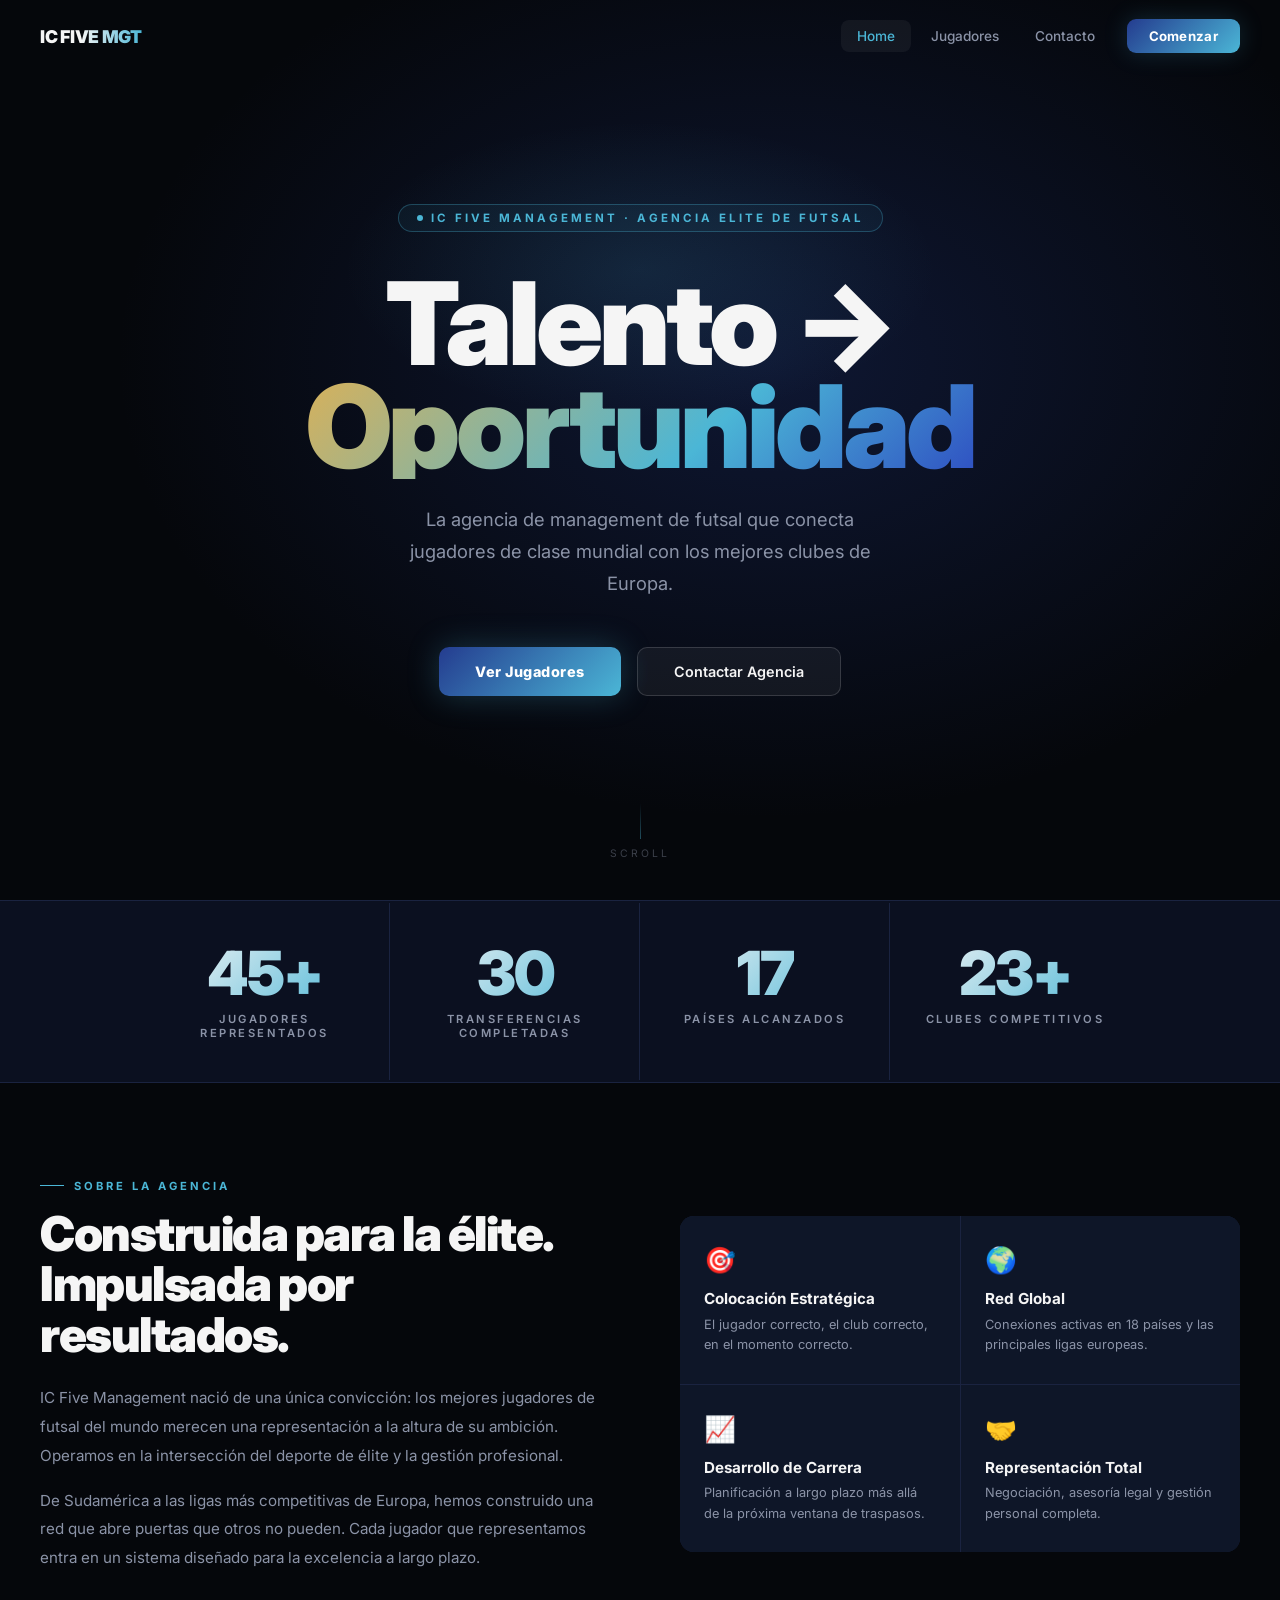
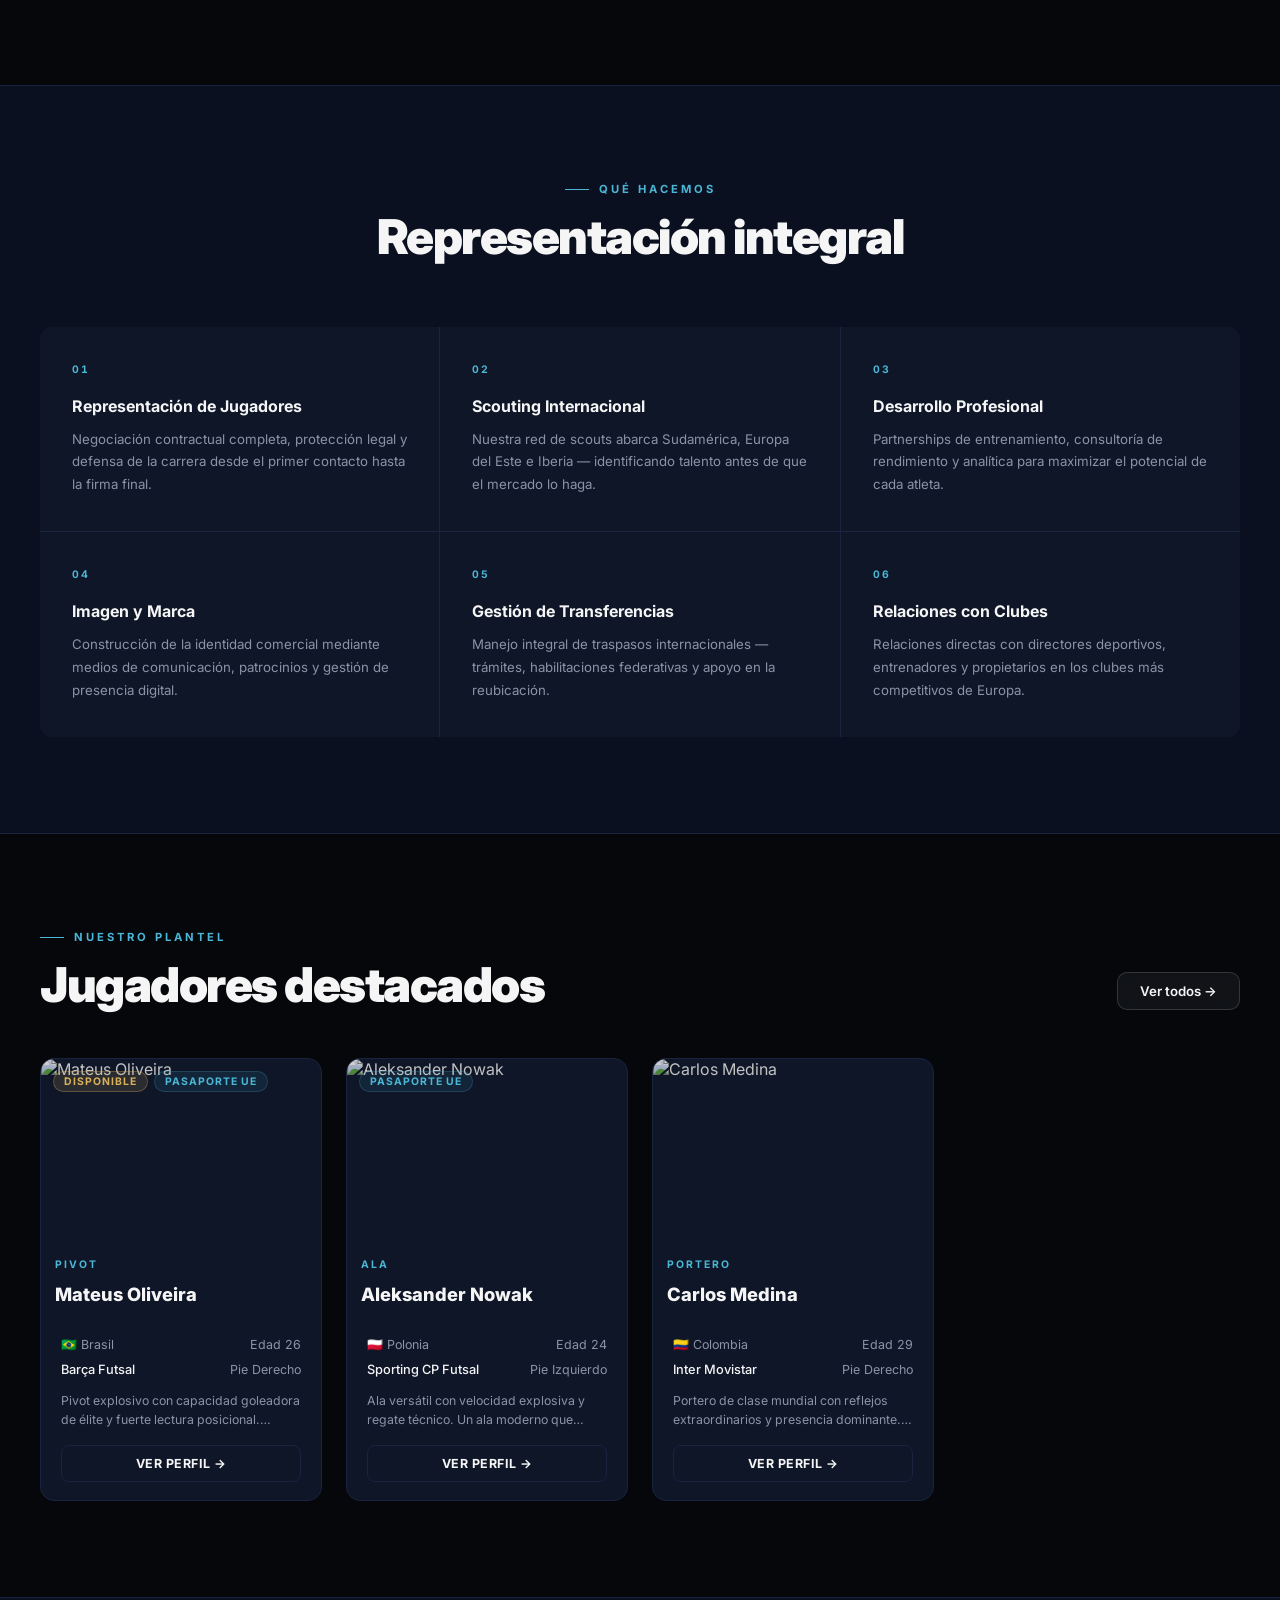
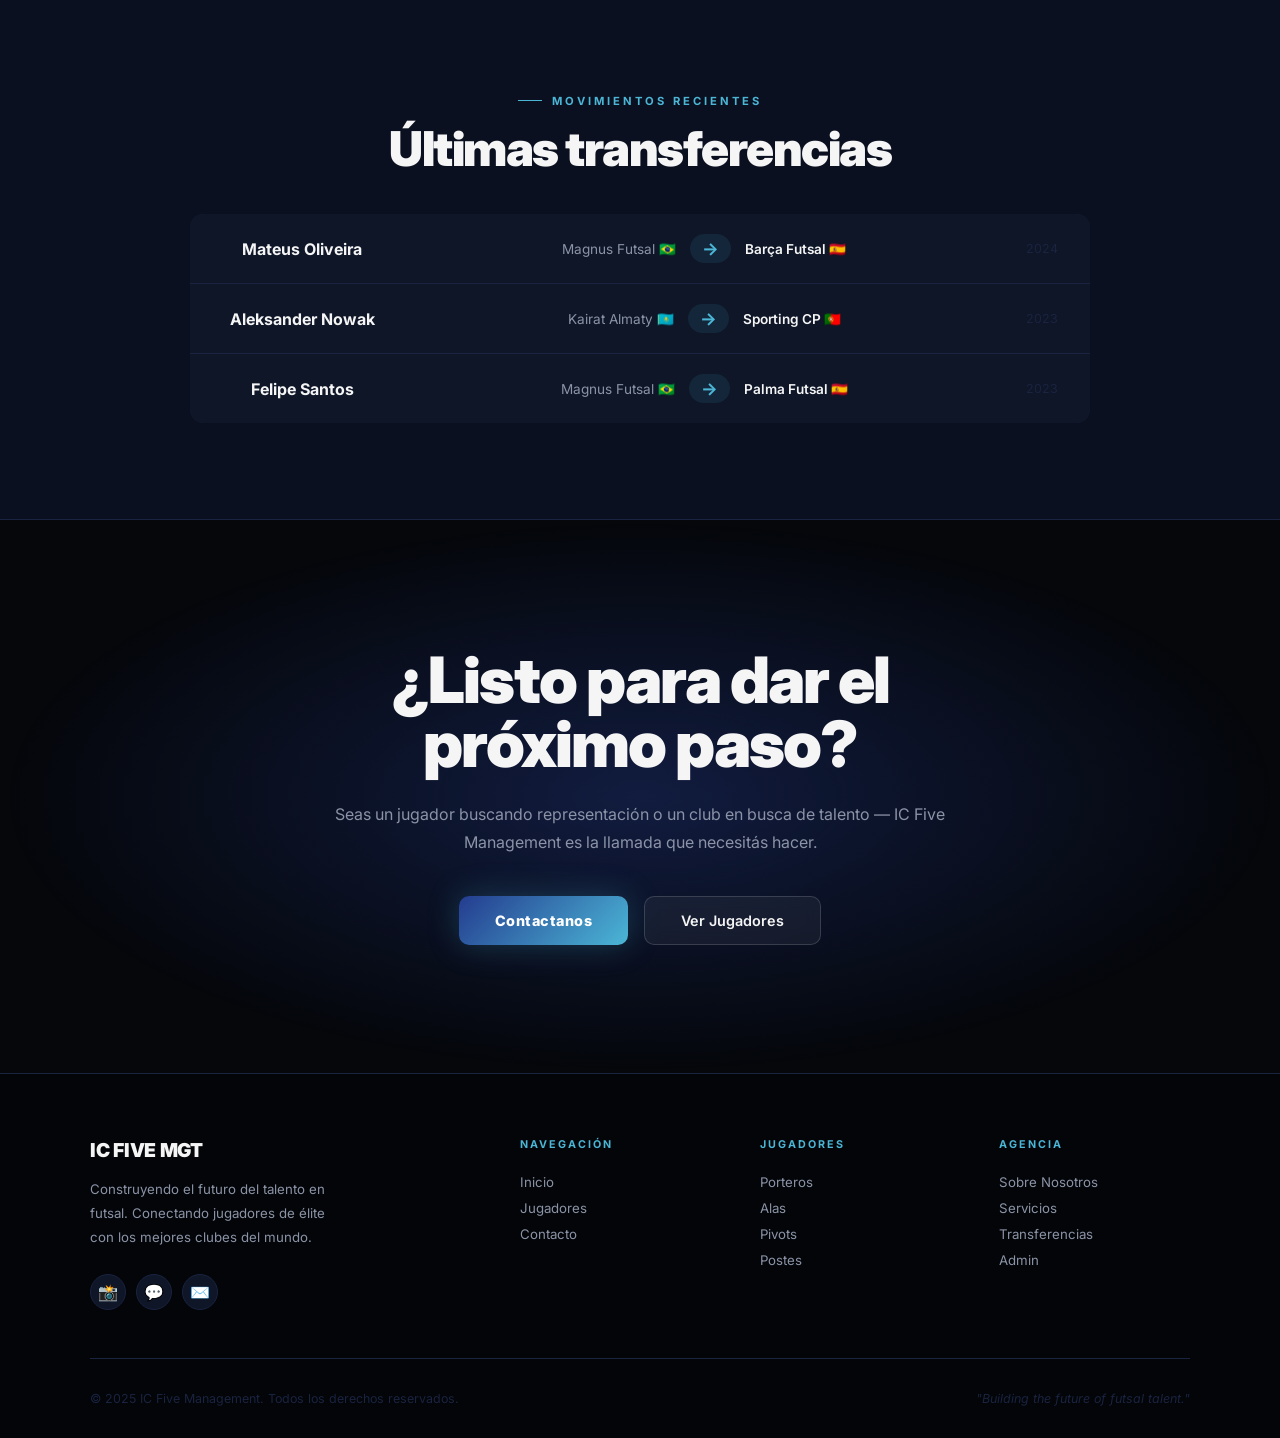
==== index..html @ 9ae78f36 "modelo" ====
<!DOCTYPE html>
<html lang="es">
<head>
<meta charset="UTF-8"/>
<meta name="viewport" content="width=device-width,initial-scale=1"/>
<link href="https://fonts.googleapis.com/css2?family=Inter:wght@300;400;500;600;700;800;900&display=swap" rel="stylesheet"/>
<style>
*,*::before,*::after{box-sizing:border-box;margin:0;padding:0}
html{scroll-behavior:smooth}
body{font-family:'Inter',sans-serif;background:#05070b;color:#f5f5f5;min-height:100vh;overflow-x:hidden}
:root{
  --bg-primary:#05070b;
  --bg-secondary:#0b1020;
  --bg-card:#0e1628;
  --blue:#243c8f;
  --blue-light:#2f50c2;
  --cyan:#4bb6d6;
  --gold:#d8b15a;
  --green:#b8c95a;
  --text:#f5f5f5;
  --muted:#8b93a7;
  --border:#1a2340;
  --border-glow:rgba(75,182,214,0.25);
  --glass:rgba(11,16,32,0.7);
}
button{font-family:'Inter',sans-serif;cursor:pointer;border:none;background:none;color:inherit}
input,textarea,select{font-family:'Inter',sans-serif}
a{text-decoration:none;color:inherit}
img{max-width:100%;height:auto}

/* SCROLLBAR */
::-webkit-scrollbar{width:4px}
::-webkit-scrollbar-track{background:#05070b}
::-webkit-scrollbar-thumb{background:#243c8f;border-radius:2px}

/* ANIMATIONS */
@keyframes fadeUp{from{opacity:0;transform:translateY(24px)}to{opacity:1;transform:translateY(0)}}
@keyframes glow{0%,100%{opacity:0.4}50%{opacity:0.8}}
@keyframes pulse{0%,100%{transform:scale(1)}50%{transform:scale(1.02)}}
@keyframes countUp{from{opacity:0}to{opacity:1}}
@keyframes slideIn{from{opacity:0;transform:translateX(-16px)}to{opacity:1;transform:translateX(0)}}
@keyframes shimmer{0%{background-position:-200% 0}100%{background-position:200% 0}}

.fade-up{animation:fadeUp 0.7s ease forwards}
.fade-up-d1{animation:fadeUp 0.7s 0.1s ease both}
.fade-up-d2{animation:fadeUp 0.7s 0.2s ease both}
.fade-up-d3{animation:fadeUp 0.7s 0.3s ease both}
.fade-up-d4{animation:fadeUp 0.7s 0.4s ease both}
.slide-in{animation:slideIn 0.5s ease forwards}

/* NAV */
#nav{
  position:fixed;top:0;left:0;right:0;z-index:200;
  padding:0 2rem;
  transition:all 0.35s ease;
  height:72px;
  display:flex;align-items:center;
}
#nav.scrolled{
  background:rgba(5,7,11,0.92);
  backdrop-filter:blur(20px);
  border-bottom:1px solid var(--border);
}
.nav-inner{
  width:100%;max-width:1200px;margin:0 auto;
  display:flex;align-items:center;justify-content:space-between;
}
.nav-logo{
  font-size:1.1rem;font-weight:900;letter-spacing:-0.3px;cursor:pointer;
  background:linear-gradient(90deg,#f5f5f5 40%,var(--cyan));
  -webkit-background-clip:text;-webkit-text-fill-color:transparent;background-clip:text;
}
.nav-links{display:flex;align-items:center;gap:0.25rem}
.nav-link{
  padding:8px 16px;border-radius:8px;font-size:0.85rem;font-weight:500;
  color:var(--muted);transition:all 0.2s;
}
.nav-link:hover,.nav-link.active{color:var(--text);background:rgba(255,255,255,0.05)}
.nav-link.active{color:var(--cyan)}
.nav-cta{
  margin-left:0.75rem;padding:9px 22px;border-radius:9px;
  background:linear-gradient(135deg,var(--blue),var(--cyan));
  color:#fff;font-weight:700;font-size:0.83rem;letter-spacing:0.3px;
  transition:all 0.25s;box-shadow:0 0 24px rgba(75,182,214,0.2);
}
.nav-cta:hover{transform:translateY(-1px);box-shadow:0 4px 32px rgba(75,182,214,0.35)}

/* PAGES */
.page{display:none;min-height:100vh;padding-top:72px}
.page.active{display:block}
#home-page{padding-top:0}

/* HERO */
.hero{
  min-height:100vh;display:flex;align-items:center;justify-content:center;
  position:relative;overflow:hidden;
}
.hero-bg{
  position:absolute;inset:0;
  background-image:url('https://images.unsplash.com/photo-1518611012118-696072aa579a?w=1600&q=80');
  background-size:cover;background-position:center;
  filter:brightness(0.1) saturate(0.4);
}
.hero-overlay{
  position:absolute;inset:0;
  background:radial-gradient(ellipse at 60% 40%, rgba(36,60,143,0.3) 0%, transparent 60%),
             linear-gradient(to bottom, transparent 50%, #05070b 100%);
}
.hero-glow{
  position:absolute;top:30%;left:50%;transform:translate(-50%,-50%);
  width:600px;height:300px;
  background:radial-gradient(ellipse, rgba(75,182,214,0.12) 0%, transparent 70%);
  animation:glow 4s ease-in-out infinite;
  pointer-events:none;
}
.hero-content{
  position:relative;z-index:1;text-align:center;padding:0 1.5rem;max-width:860px;
}
.hero-eyebrow{
  display:inline-flex;align-items:center;gap:8px;
  padding:6px 18px;margin-bottom:2.5rem;
  border:1px solid rgba(75,182,214,0.3);border-radius:100px;
  font-size:0.72rem;font-weight:700;letter-spacing:3px;color:var(--cyan);
  text-transform:uppercase;background:rgba(75,182,214,0.06);
}
.hero-eyebrow-dot{
  width:6px;height:6px;border-radius:50%;background:var(--cyan);
  animation:pulse 2s ease-in-out infinite;
}
.hero-title{
  font-size:clamp(3.5rem,9vw,7.5rem);font-weight:900;line-height:0.9;
  letter-spacing:-4px;margin-bottom:1.5rem;
}
.hero-title-line1{color:var(--text);display:block}
.hero-title-accent{
  background:linear-gradient(135deg,var(--gold) 0%,var(--cyan) 60%,var(--blue-light) 100%);
  -webkit-background-clip:text;-webkit-text-fill-color:transparent;background-clip:text;
  display:block;
}
.hero-sub{
  font-size:clamp(1rem,2vw,1.15rem);color:var(--muted);
  max-width:480px;margin:0 auto 3rem;line-height:1.75;font-weight:400;
}
.hero-actions{display:flex;gap:1rem;justify-content:center;flex-wrap:wrap}
.btn-primary{
  padding:15px 36px;background:linear-gradient(135deg,var(--blue),var(--cyan));
  color:#fff;border-radius:10px;font-weight:800;font-size:0.9rem;
  letter-spacing:0.5px;transition:all 0.25s;
  box-shadow:0 0 32px rgba(75,182,214,0.25);
}
.btn-primary:hover{transform:translateY(-2px);box-shadow:0 8px 40px rgba(75,182,214,0.4)}
.btn-secondary{
  padding:15px 36px;background:rgba(255,255,255,0.05);
  color:var(--text);border:1px solid rgba(255,255,255,0.15);
  border-radius:10px;font-weight:600;font-size:0.9rem;
  transition:all 0.25s;backdrop-filter:blur(8px);
}
.btn-secondary:hover{background:rgba(255,255,255,0.09);border-color:rgba(255,255,255,0.25)}
.hero-scroll{
  position:absolute;bottom:2.5rem;left:50%;transform:translateX(-50%);
  display:flex;flex-direction:column;align-items:center;gap:8px;opacity:0.4;
}
.hero-scroll-line{width:1px;height:36px;background:linear-gradient(to bottom,transparent,var(--cyan))}
.hero-scroll-text{font-size:0.65rem;color:var(--muted);letter-spacing:3px;text-transform:uppercase}

/* STATS BAND */
.stats-band{
  background:var(--bg-secondary);
  border-top:1px solid var(--border);border-bottom:1px solid var(--border);
  padding:2px 0;
}
.stats-grid{
  max-width:1000px;margin:0 auto;
  display:grid;grid-template-columns:repeat(4,1fr);
}
.stat-item{
  padding:2.5rem 1.5rem;text-align:center;position:relative;
  border-right:1px solid var(--border);
}
.stat-item:last-child{border-right:none}
.stat-num{
  font-size:clamp(2.5rem,5vw,3.8rem);font-weight:900;
  letter-spacing:-2px;line-height:1;
  background:linear-gradient(135deg,var(--text),var(--cyan));
  -webkit-background-clip:text;-webkit-text-fill-color:transparent;background-clip:text;
}
.stat-label{
  font-size:0.7rem;color:var(--muted);margin-top:0.5rem;
  text-transform:uppercase;letter-spacing:2.5px;font-weight:600;
}

/* SECTION COMMONS */
.section{padding:6rem 1.5rem}
.section-eyebrow{
  font-size:0.7rem;color:var(--cyan);font-weight:700;
  letter-spacing:3px;text-transform:uppercase;margin-bottom:1rem;
  display:flex;align-items:center;gap:10px;
}
.section-eyebrow::before{
  content:'';display:block;width:24px;height:1px;background:var(--cyan);
}
.section-title{
  font-size:clamp(2rem,4vw,3rem);font-weight:900;
  letter-spacing:-1.5px;color:var(--text);line-height:1.05;
}
.section-max{max-width:1200px;margin:0 auto}

/* ABOUT SECTION */
.about-grid{display:grid;grid-template-columns:1fr 1fr;gap:5rem;align-items:center}
.about-text p{color:var(--muted);line-height:1.9;margin-bottom:1rem;font-size:0.95rem}
.about-features{display:grid;grid-template-columns:1fr 1fr;gap:1px;background:var(--border);border-radius:14px;overflow:hidden}
.feature-card{background:var(--bg-card);padding:1.75rem 1.5rem;transition:background 0.2s}
.feature-card:hover{background:#111d38}
.feature-icon{font-size:1.6rem;margin-bottom:0.9rem}
.feature-title{color:var(--text);font-weight:700;font-size:0.95rem;margin-bottom:0.4rem}
.feature-desc{color:var(--muted);font-size:0.8rem;line-height:1.6}

/* SERVICES */
.services-bg{background:var(--bg-secondary);border-top:1px solid var(--border);border-bottom:1px solid var(--border)}
.services-grid{display:grid;grid-template-columns:repeat(auto-fit,minmax(300px,1fr));gap:1px;background:var(--border);border-radius:14px;overflow:hidden;margin-top:4rem}
.service-card{
  background:var(--bg-card);padding:2.25rem 2rem;
  transition:all 0.25s;position:relative;overflow:hidden;
}
.service-card::before{
  content:'';position:absolute;top:0;left:0;right:0;height:2px;
  background:linear-gradient(90deg,transparent,var(--cyan),transparent);
  opacity:0;transition:opacity 0.3s;
}
.service-card:hover::before{opacity:1}
.service-card:hover{background:#111d38}
.service-num{
  font-size:0.65rem;color:var(--cyan);font-weight:700;letter-spacing:2px;
  margin-bottom:1.25rem;font-variant-numeric:tabular-nums;
}
.service-title{color:var(--text);font-weight:700;font-size:1rem;margin-bottom:0.75rem}
.service-desc{color:var(--muted);font-size:0.83rem;line-height:1.7}

/* PLAYER CARDS */
.players-grid{display:grid;grid-template-columns:repeat(auto-fill,minmax(280px,1fr));gap:1.5rem}
.player-card{
  background:var(--bg-card);
  border:1px solid var(--border);border-radius:14px;
  overflow:hidden;cursor:pointer;
  transition:all 0.3s cubic-bezier(.2,.8,.4,1);
  position:relative;
}
.player-card::after{
  content:'';position:absolute;inset:0;border-radius:14px;
  border:1px solid transparent;
  background:linear-gradient(135deg,rgba(75,182,214,0.2),transparent) border-box;
  -webkit-mask:linear-gradient(#fff 0 0) padding-box,linear-gradient(#fff 0 0);
  -webkit-mask-composite:destination-out;mask-composite:exclude;
  opacity:0;transition:opacity 0.3s;
}
.player-card:hover{
  transform:translateY(-6px);
  box-shadow:0 24px 60px rgba(0,0,0,0.5),0 0 40px rgba(75,182,214,0.08);
  border-color:rgba(75,182,214,0.3);
}
.player-card:hover::after{opacity:1}
.player-img-wrap{position:relative;height:260px;overflow:hidden}
.player-img{
  width:100%;height:100%;object-fit:cover;object-position:top;
  transition:transform 0.5s ease;filter:brightness(0.82) saturate(0.9);
}
.player-card:hover .player-img{transform:scale(1.06)}
.player-img-overlay{
  position:absolute;inset:0;
  background:linear-gradient(to top,var(--bg-card) 0%,rgba(14,22,40,0.6) 40%,transparent 100%);
}
.player-badges{position:absolute;top:12px;left:12px;display:flex;gap:6px;flex-wrap:wrap}
.badge{
  display:inline-block;padding:3px 10px;border-radius:100px;
  font-size:0.65rem;font-weight:700;letter-spacing:1px;text-transform:uppercase;
}
.badge-gold{background:rgba(216,177,90,0.15);color:var(--gold);border:1px solid rgba(216,177,90,0.3)}
.badge-blue{background:rgba(75,182,214,0.1);color:var(--cyan);border:1px solid rgba(75,182,214,0.2)}
.badge-green{background:rgba(184,201,90,0.1);color:var(--green);border:1px solid rgba(184,201,90,0.25)}
.player-position-label{
  position:absolute;bottom:48px;left:14px;
  font-size:0.65rem;font-weight:700;letter-spacing:2px;color:var(--cyan);text-transform:uppercase;
}
.player-name-label{
  position:absolute;bottom:14px;left:14px;
  font-size:1.15rem;font-weight:800;color:var(--text);
}
.player-info{padding:1.1rem 1.25rem}
.player-meta{display:flex;justify-content:space-between;margin-bottom:0.6rem}
.player-meta span{font-size:0.78rem;color:var(--muted)}
.player-club-row{display:flex;justify-content:space-between;margin-bottom:0.9rem}
.player-club{font-size:0.8rem;color:var(--text);font-weight:500}
.player-foot{font-size:0.78rem;color:var(--muted)}
.player-bio{
  font-size:0.77rem;color:var(--muted);line-height:1.55;margin-bottom:1rem;
  display:-webkit-box;-webkit-line-clamp:2;-webkit-box-orient:vertical;overflow:hidden;
}
.btn-card{
  width:100%;padding:10px;border-radius:8px;
  background:transparent;color:var(--text);
  border:1px solid var(--border);
  font-weight:700;font-size:0.78rem;letter-spacing:0.5px;
  transition:all 0.2s;text-transform:uppercase;
}
.player-card:hover .btn-card{
  background:linear-gradient(135deg,var(--blue),var(--cyan));
  border-color:transparent;color:#fff;
}

/* TRANSFERS SECTION */
.transfers-inner{max-width:900px;margin:0 auto;text-align:center}
.transfer-list{
  margin-top:2.5rem;display:flex;flex-direction:column;gap:1px;
  background:var(--border);border-radius:14px;overflow:hidden;
}
.transfer-row{
  display:flex;align-items:center;justify-content:space-between;
  padding:1.25rem 2rem;background:var(--bg-card);
  flex-wrap:wrap;gap:0.75rem;transition:background 0.2s;
}
.transfer-row:hover{background:#111d38}
.transfer-player{font-weight:700;color:var(--text);min-width:160px}
.transfer-clubs{display:flex;align-items:center;gap:14px;flex:1;justify-content:center}
.transfer-from{font-size:0.85rem;color:var(--muted)}
.transfer-arrow{
  color:var(--cyan);font-size:1.1rem;
  background:rgba(75,182,214,0.1);padding:4px 12px;border-radius:100px;
  font-weight:700;
}
.transfer-to{font-size:0.85rem;color:var(--text);font-weight:600}
.transfer-year{font-size:0.78rem;color:var(--border)}

/* CTA SECTION */
.cta-section{
  padding:8rem 1.5rem;text-align:center;position:relative;overflow:hidden;
}
.cta-bg{
  position:absolute;inset:0;
  background-image:url('https://images.unsplash.com/photo-1531415074968-036ba1b575da?w=1600&q=80');
  background-size:cover;background-position:center;filter:brightness(0.07);
}
.cta-glow{
  position:absolute;inset:0;
  background:radial-gradient(ellipse at center,rgba(36,60,143,0.4) 0%,transparent 70%);
}
.cta-inner{position:relative;z-index:1;max-width:680px;margin:0 auto}
.cta-title{
  font-size:clamp(2.5rem,5vw,4rem);font-weight:900;color:var(--text);
  margin-bottom:1.5rem;letter-spacing:-2px;line-height:1;
}
.cta-sub{color:var(--muted);font-size:1rem;line-height:1.75;margin-bottom:2.5rem}
.cta-actions{display:flex;gap:1rem;justify-content:center;flex-wrap:wrap}

/* FILTERS */
.filter-bar{display:flex;justify-content:center;gap:0.5rem;flex-wrap:wrap;padding:2rem 1.5rem}
.filter-btn{
  padding:9px 22px;border-radius:100px;cursor:pointer;font-size:0.82rem;font-weight:500;
  background:transparent;color:var(--muted);border:1px solid var(--border);transition:all 0.2s;
}
.filter-btn.active,.filter-btn:hover{
  background:var(--blue);color:#fff;border-color:var(--blue);
}
.filter-btn.active{
  background:linear-gradient(135deg,var(--blue),#1e5299);
  border-color:transparent;color:#fff;font-weight:700;
}

/* PLAYER PROFILE */
#profile-page{padding-top:0}
.profile-hero{position:relative;height:440px;overflow:hidden}
.profile-hero-img{width:100%;height:100%;object-fit:cover;object-position:top;filter:brightness(0.35) saturate(0.7)}
.profile-hero-overlay{
  position:absolute;inset:0;
  background:linear-gradient(to right,rgba(5,7,11,0.95) 35%,transparent 70%),
             linear-gradient(to top,rgba(5,7,11,0.8) 0%,transparent 50%);
}
.profile-back{
  position:absolute;top:1.5rem;left:1.5rem;
  padding:8px 18px;background:rgba(255,255,255,0.07);
  border:1px solid rgba(255,255,255,0.12);border-radius:8px;
  color:var(--text);font-size:0.8rem;font-weight:600;cursor:pointer;
  transition:all 0.2s;backdrop-filter:blur(8px);
}
.profile-back:hover{background:rgba(255,255,255,0.12)}
.profile-hero-content{position:absolute;bottom:2.5rem;left:2.5rem}
.profile-badges{display:flex;gap:8px;margin-bottom:1rem;flex-wrap:wrap}
.profile-pos{
  font-size:0.75rem;color:var(--cyan);font-weight:700;letter-spacing:3px;
  text-transform:uppercase;margin-bottom:0.5rem;
}
.profile-name{
  font-size:clamp(2.2rem,5vw,3.5rem);font-weight:900;margin:0;
  letter-spacing:-1.5px;line-height:1;
}
.profile-club{font-size:0.9rem;color:var(--muted);margin-top:0.4rem}
.profile-body{max-width:1000px;margin:0 auto;padding:2.5rem 1.5rem}

/* STATS ROW */
.stats-row{
  display:grid;grid-template-columns:repeat(4,1fr);gap:1px;
  background:var(--border);border-radius:12px;overflow:hidden;margin-bottom:2.5rem;
}
.stat-box{background:var(--bg-card);padding:1.4rem;text-align:center}
.stat-box-num{font-size:2rem;font-weight:900;color:var(--cyan)}
.stat-box-label{font-size:0.7rem;color:var(--muted);text-transform:uppercase;letter-spacing:1.5px;margin-top:2px}

/* TABS */
.tabs{display:flex;gap:0;border-bottom:1px solid var(--border);margin-bottom:2.5rem}
.tab-btn{
  padding:11px 22px;background:transparent;border:none;
  color:var(--muted);font-weight:500;font-size:0.84rem;text-transform:capitalize;
  cursor:pointer;border-bottom:2px solid transparent;margin-bottom:-1px;
  transition:all 0.2s;letter-spacing:0.3px;
}
.tab-btn.active{color:var(--cyan);border-bottom-color:var(--cyan);font-weight:700}
.tab-btn:hover:not(.active){color:var(--text)}
.tab-content{display:none}.tab-content.active{display:block}

/* PROFILE TABS CONTENT */
.profile-two-col{display:grid;grid-template-columns:1fr 1fr;gap:2.5rem}
.profile-section-label{
  font-size:0.7rem;color:var(--cyan);font-weight:700;letter-spacing:2px;
  text-transform:uppercase;margin-bottom:1rem;
}
.profile-bio{color:var(--muted);line-height:1.85;font-size:0.93rem}
.strengths-list{display:flex;flex-wrap:wrap;gap:8px;margin-top:1.5rem}
.strength-tag{
  padding:6px 14px;
  background:rgba(75,182,214,0.07);
  border:1px solid rgba(75,182,214,0.18);
  border-radius:100px;font-size:0.78rem;color:var(--cyan);
}
.video-wrap{border-radius:10px;overflow:hidden;background:#000;aspect-ratio:16/9}
.video-wrap iframe{width:100%;height:100%;display:block;border:none}
.testimonial-box{
  margin-top:1.5rem;padding:1.25rem;
  background:rgba(75,182,214,0.04);
  border-radius:10px;border-left:3px solid var(--cyan);
}
.testimonial-text{font-size:0.85rem;color:var(--muted);font-style:italic;line-height:1.7}
.testimonial-author{font-size:0.75rem;color:var(--cyan);margin-top:0.6rem;font-weight:600}

/* CAREER TIMELINE */
.timeline{max-width:560px}
.timeline-item{display:flex;gap:1.25rem;margin-bottom:1.75rem}
.timeline-line{width:2px;background:var(--border);flex-shrink:0;position:relative}
.timeline-dot{
  width:10px;height:10px;border-radius:50%;background:var(--cyan);
  position:absolute;top:2px;left:-4px;box-shadow:0 0 8px rgba(75,182,214,0.5);
}
.timeline-text{padding-bottom:1rem;font-weight:600;color:var(--text);font-size:0.9rem}

/* ACHIEVEMENTS */
.achievement-item{
  display:flex;align-items:center;gap:1rem;padding:1rem 1.25rem;
  background:rgba(216,177,90,0.04);border:1px solid rgba(216,177,90,0.12);
  border-radius:10px;margin-bottom:0.75rem;
}
.achievement-icon{font-size:1.2rem;flex-shrink:0}
.achievement-text{color:var(--text);font-weight:500;font-size:0.9rem}
.download-bar{
  margin-top:2rem;padding:1.5rem 1.75rem;
  background:var(--bg-card);border:1px solid var(--border);
  border-radius:12px;display:flex;justify-content:space-between;
  align-items:center;flex-wrap:wrap;gap:1rem;
}
.download-bar-title{font-weight:700;color:var(--text);font-size:0.95rem}
.download-bar-sub{font-size:0.78rem;color:var(--muted);margin-top:2px}
.btn-gold{
  padding:11px 24px;background:linear-gradient(135deg,#c9a14a,var(--gold));
  color:#000;border-radius:8px;font-weight:800;font-size:0.82rem;
  letter-spacing:0.5px;transition:all 0.2s;
}
.btn-gold:hover{transform:translateY(-1px);box-shadow:0 6px 24px rgba(216,177,90,0.3)}

/* CONTACT PAGE */
.contact-grid{display:grid;grid-template-columns:1fr 1.2fr;gap:4rem;align-items:start}
.contact-section-label{
  font-size:0.7rem;color:var(--cyan);font-weight:700;letter-spacing:2px;
  text-transform:uppercase;margin-bottom:1.25rem;
}
.contact-text{color:var(--muted);line-height:1.85;font-size:0.9rem}
.contact-channel{
  display:flex;align-items:center;gap:14px;padding:1rem 1.25rem;
  border-radius:12px;color:inherit;text-decoration:none;font-weight:600;
  transition:all 0.2s;margin-bottom:0.75rem;
}
.contact-channel:hover{transform:translateX(4px)}
.channel-wa{background:rgba(37,211,102,0.07);border:1px solid rgba(37,211,102,0.2)}
.channel-ig{background:rgba(225,48,108,0.07);border:1px solid rgba(225,48,108,0.2)}
.channel-em{background:rgba(255,255,255,0.03);border:1px solid var(--border)}
.channel-icon{font-size:1.4rem;flex-shrink:0}
.channel-name{font-weight:700;font-size:0.88rem}
.channel-sub{font-size:0.73rem;opacity:0.7;margin-top:2px}
.contact-form-card{
  background:var(--bg-card);border:1px solid var(--border);
  border-radius:16px;padding:2.5rem;
}
.form-title{font-size:1.05rem;font-weight:700;color:var(--text);margin-bottom:2rem}
.form-tabs{
  display:flex;gap:4px;padding:4px;background:#080e1c;
  border-radius:10px;margin-bottom:1.75rem;
}
.form-tab{
  flex:1;padding:8px;border-radius:7px;font-size:0.78rem;font-weight:700;
  cursor:pointer;transition:all 0.2s;letter-spacing:0.5px;text-transform:capitalize;
  color:var(--muted);background:transparent;border:none;font-family:'Inter',sans-serif;
}
.form-tab.active{background:var(--blue);color:#fff}
.form-group{margin-bottom:1.25rem}
.form-label{
  display:block;font-size:0.7rem;color:var(--muted);margin-bottom:6px;
  letter-spacing:1.5px;text-transform:uppercase;font-weight:600;
}
.form-input,.form-textarea{
  width:100%;padding:11px 14px;
  background:#080e1c;border:1px solid var(--border);border-radius:8px;
  color:var(--text);font-size:0.88rem;transition:border-color 0.2s;outline:none;
}
.form-input:focus,.form-textarea:focus{border-color:var(--cyan)}
.form-textarea{resize:vertical;font-family:'Inter',sans-serif}
.btn-submit{
  width:100%;padding:15px;
  background:linear-gradient(135deg,var(--blue),var(--cyan));
  color:#fff;border-radius:9px;font-weight:800;font-size:0.9rem;
  letter-spacing:0.5px;text-transform:uppercase;cursor:pointer;
  transition:all 0.25s;box-shadow:0 0 24px rgba(75,182,214,0.2);
}
.btn-submit:hover{transform:translateY(-1px);box-shadow:0 8px 32px rgba(75,182,214,0.35)}
.form-footer{text-align:center;color:var(--muted);font-size:0.73rem;margin-top:1rem}
.success-state{text-align:center;padding:2.5rem 1rem}
.success-icon{font-size:2.8rem;margin-bottom:1rem;display:block}

/* ADMIN */
.admin-layout{min-height:100vh;background:#030508}
.admin-header{
  background:var(--bg-secondary);border-bottom:1px solid var(--border);
  padding:1.25rem 2rem;display:flex;align-items:center;justify-content:space-between;
  flex-wrap:wrap;gap:1rem;
}
.admin-title-label{font-size:0.65rem;color:var(--cyan);letter-spacing:2px;text-transform:uppercase;margin-bottom:2px}
.admin-title{font-weight:900;font-size:1.25rem;letter-spacing:-0.3px}
.admin-tabs-wrap{display:flex;gap:6px;flex-wrap:wrap}
.admin-tab{
  padding:7px 18px;border:1px solid var(--border);
  background:transparent;color:var(--muted);border-radius:8px;
  font-weight:600;font-size:0.78rem;text-transform:capitalize;letter-spacing:0.5px;
  cursor:pointer;transition:all 0.2s;font-family:'Inter',sans-serif;
}
.admin-tab.active{background:rgba(75,182,214,0.1);border-color:rgba(75,182,214,0.4);color:var(--cyan)}
.admin-body{padding:2rem 1.5rem}
.admin-section-header{
  display:flex;justify-content:space-between;align-items:center;margin-bottom:2rem;
  flex-wrap:wrap;gap:1rem;
}
.admin-section-title{font-weight:700;font-size:1.05rem;color:var(--text)}
.btn-add{
  padding:9px 20px;background:linear-gradient(135deg,var(--blue),var(--cyan));
  color:#fff;border-radius:8px;font-weight:700;font-size:0.82rem;cursor:pointer;
}
.add-form-card{
  background:var(--bg-card);border:1px solid var(--border);
  border-radius:12px;padding:2rem;margin-bottom:2rem;
}
.add-form-title{
  color:var(--cyan);font-size:0.72rem;font-weight:700;
  letter-spacing:2px;text-transform:uppercase;margin-bottom:1.5rem;
}
.add-form-grid{display:grid;grid-template-columns:repeat(auto-fit,minmax(180px,1fr));gap:1rem;margin-bottom:1rem}
.add-label{font-size:0.68rem;color:var(--muted);display:block;margin-bottom:4px;letter-spacing:1px;text-transform:uppercase;font-weight:600}
.add-input,.add-select{
  width:100%;padding:9px 12px;background:#080e1c;border:1px solid var(--border);
  border-radius:7px;color:var(--text);font-size:0.83rem;outline:none;
  transition:border-color 0.2s;font-family:'Inter',sans-serif;
}
.add-input:focus,.add-select:focus{border-color:var(--cyan)}
.add-select option{background:#080e1c}
.checkbox-group{display:flex;gap:1.5rem;margin:0.75rem 0 1.5rem;flex-wrap:wrap}
.checkbox-label{
  display:flex;align-items:center;gap:8px;cursor:pointer;
  color:var(--muted);font-size:0.83rem;
}
input[type="checkbox"]{accent-color:var(--cyan)}
.btn-save{
  padding:11px 26px;background:linear-gradient(135deg,var(--blue),var(--cyan));
  color:#fff;border-radius:8px;font-weight:700;cursor:pointer;font-size:0.85rem;
}
.admin-table-wrap{border:1px solid var(--border);border-radius:12px;overflow:hidden}
.admin-table{width:100%;border-collapse:collapse}
.admin-table thead tr{background:var(--bg-secondary);border-bottom:1px solid var(--border)}
.admin-table th{
  padding:12px 16px;text-align:left;font-size:0.66rem;
  color:var(--muted);letter-spacing:1.5px;text-transform:uppercase;font-weight:700;
}
.admin-table tbody tr{border-bottom:1px solid var(--border);transition:background 0.2s}
.admin-table tbody tr:hover{background:#0d1526}
.admin-table td{padding:11px 16px}
.table-avatar{width:32px;height:32px;border-radius:50%;object-fit:cover}
.table-player-name{font-weight:600;font-size:0.88rem;margin-bottom:2px}
.table-player-nat{font-size:0.72rem;color:var(--muted)}
.pos-badge{
  padding:3px 10px;border-radius:100px;font-size:0.68rem;font-weight:700;
  background:rgba(75,182,214,0.08);color:var(--cyan);border:1px solid rgba(75,182,214,0.18);
}
.status-available{
  padding:3px 10px;border-radius:100px;font-size:0.68rem;font-weight:600;
  background:rgba(184,201,90,0.08);color:var(--green);border:1px solid rgba(184,201,90,0.2);
}
.status-contracted{
  padding:3px 10px;border-radius:100px;font-size:0.68rem;font-weight:600;
  background:rgba(255,255,255,0.04);color:var(--muted);border:1px solid var(--border);
}
.table-club{color:var(--muted);font-size:0.83rem}
.action-edit{
  padding:5px 12px;background:transparent;border:1px solid var(--border);
  color:var(--muted);border-radius:6px;cursor:pointer;font-size:0.73rem;margin-right:6px;
  transition:all 0.2s;font-family:'Inter',sans-serif;
}
.action-edit:hover{border-color:var(--cyan);color:var(--cyan)}
.action-del{
  padding:5px 12px;background:transparent;border:1px solid rgba(239,68,68,0.25);
  color:#ef4444;border-radius:6px;cursor:pointer;font-size:0.73rem;
  transition:all 0.2s;font-family:'Inter',sans-serif;
}
.action-del:hover{background:rgba(239,68,68,0.08)}
.admin-stats-grid{display:grid;grid-template-columns:repeat(auto-fit,minmax(180px,1fr));gap:1rem;margin-bottom:2.5rem}
.admin-stat-card{
  background:var(--bg-card);border:1px solid var(--border);
  border-radius:10px;padding:1.5rem;text-align:center;
}
.admin-stat-num{font-size:2.2rem;font-weight:900;color:var(--cyan)}
.admin-stat-label{font-size:0.68rem;color:var(--muted);margin-top:4px;letter-spacing:1.5px;text-transform:uppercase}
.bar-section{background:var(--bg-card);border:1px solid var(--border);border-radius:12px;padding:1.75rem}
.bar-section-title{color:var(--cyan);font-size:0.7rem;font-weight:700;letter-spacing:2px;text-transform:uppercase;margin-bottom:1.5rem}
.bar-row{margin-bottom:1rem}
.bar-row-header{display:flex;justify-content:space-between;margin-bottom:5px}
.bar-pos{font-size:0.83rem;color:var(--muted)}
.bar-count{font-size:0.83rem;color:var(--cyan);font-weight:700}
.bar-track{height:4px;background:rgba(255,255,255,0.06);border-radius:2px}
.bar-fill{height:100%;background:linear-gradient(90deg,var(--blue),var(--cyan));border-radius:2px;transition:width 0.5s ease}
.scout-card{
  background:var(--bg-card);border:1px solid var(--border);
  border-radius:12px;padding:1.5rem;margin-bottom:1rem;
  display:flex;gap:1rem;align-items:flex-start;
}
.scout-avatar{width:48px;height:48px;border-radius:50%;object-fit:cover;flex-shrink:0;border:2px solid var(--border)}
.scout-name{font-weight:700;margin-bottom:2px;font-size:0.9rem}
.scout-pos{font-size:0.73rem;color:var(--cyan)}
.scout-stars{display:flex;gap:2px;margin-left:auto}
.scout-star{color:var(--gold);font-size:0.85rem}
.scout-textarea{
  width:100%;padding:8px 11px;background:#080e1c;border:1px solid var(--border);
  border-radius:7px;color:var(--muted);font-size:0.78rem;resize:vertical;
  font-family:'Inter',sans-serif;margin-top:0.75rem;
}

/* FOOTER */
.footer{background:#030508;border-top:1px solid var(--border);padding:4rem 1.5rem 2rem}
.footer-inner{max-width:1100px;margin:0 auto}
.footer-grid{display:grid;grid-template-columns:2fr 1fr 1fr 1fr;gap:3rem;margin-bottom:3rem}
.footer-brand{font-weight:900;font-size:1.2rem;letter-spacing:-0.3px;margin-bottom:1rem;
  background:linear-gradient(90deg,#f5f5f5 40%,var(--cyan));
  -webkit-background-clip:text;-webkit-text-fill-color:transparent;background-clip:text;
}
.footer-tagline{color:var(--muted);font-size:0.83rem;line-height:1.8;max-width:260px}
.footer-socials{display:flex;gap:10px;margin-top:1.5rem}
.footer-social{
  width:36px;height:36px;border-radius:50%;
  background:var(--bg-card);border:1px solid var(--border);
  display:flex;align-items:center;justify-content:center;font-size:1rem;
  text-decoration:none;transition:border-color 0.2s;
}
.footer-col-title{font-size:0.67rem;color:var(--cyan);font-weight:700;letter-spacing:2px;text-transform:uppercase;margin-bottom:1.1rem}
.footer-link{
  display:block;background:none;border:none;color:var(--muted);
  padding:5px 0;cursor:pointer;font-size:0.83rem;transition:color 0.2s;text-align:left;
  font-family:'Inter',sans-serif;
}
.footer-link:hover{color:var(--text)}
.footer-bottom{
  border-top:1px solid var(--border);padding-top:2rem;
  display:flex;justify-content:space-between;align-items:center;flex-wrap:wrap;gap:1rem;
}
.footer-copy{color:var(--border);font-size:0.78rem}
.footer-motto{color:#1a2340;font-size:0.78rem;font-style:italic}

/* PAGE HEADER */
.page-header{
  padding:5rem 1.5rem 3.5rem;text-align:center;border-bottom:1px solid var(--border);
  background:radial-gradient(ellipse at center top,rgba(36,60,143,0.15) 0%,transparent 60%);
}
.page-header-eyebrow{
  font-size:0.68rem;color:var(--cyan);font-weight:700;letter-spacing:3px;
  text-transform:uppercase;margin-bottom:1.25rem;
}
.page-header-title{
  font-size:clamp(2.5rem,6vw,5rem);font-weight:900;
  letter-spacing:-2.5px;margin-bottom:1rem;
}
.page-header-sub{color:var(--muted);max-width:480px;margin:0 auto;line-height:1.75}

/* RESPONSIVE */
@media(max-width:900px){
  .about-grid,.profile-two-col,.contact-grid{grid-template-columns:1fr}
  .footer-grid{grid-template-columns:1fr 1fr}
  .stats-grid{grid-template-columns:repeat(2,1fr)}
  .stats-row{grid-template-columns:repeat(2,1fr)}
}
@media(max-width:600px){
  .nav-links .nav-link{display:none}
  .hero-title{letter-spacing:-2px}
  .footer-grid{grid-template-columns:1fr}
  .stats-grid{grid-template-columns:1fr 1fr}
  .transfer-clubs{justify-content:flex-start}
  #nav{padding:0 1rem}
}
</style>
</head>
<body>

<!-- NAV -->
<nav id="nav">
  <div class="nav-inner">
    <div class="nav-logo" onclick="showPage('home')">IC FIVE MGT</div>
    <div class="nav-links">
      <button class="nav-link active" id="nav-home" onclick="showPage('home')">Home</button>
      <button class="nav-link" id="nav-players" onclick="showPage('players')">Jugadores</button>
      <button class="nav-link" id="nav-contact" onclick="showPage('contact')">Contacto</button>
      <!-- <button class="nav-link" id="nav-admin" onclick="showPage('admin')">Admin</button> -->
      <button class="nav-cta" onclick="showPage('contact')">Comenzar</button>
    </div>
  </div>
</nav>

<!-- ========= HOME PAGE ========= -->
<div id="home-page" class="page active">

  <!-- HERO -->
  <section class="hero">
    <div class="hero-bg"></div>
    <div class="hero-overlay"></div>
    <div class="hero-glow"></div>
    <div class="hero-content fade-up">
      <div class="hero-eyebrow">
        <span class="hero-eyebrow-dot"></span>
        IC Five Management · Agencia Elite de Futsal
      </div>
      <h1 class="hero-title">
        <span class="hero-title-line1">Talento →</span>
        <span class="hero-title-accent">Oportunidad</span>
      </h1>
      <p class="hero-sub">
        La agencia de management de futsal que conecta jugadores de clase mundial con los mejores clubes de Europa.
      </p>
      <div class="hero-actions">
        <button class="btn-primary" onclick="showPage('players')">Ver Jugadores</button>
        <button class="btn-secondary" onclick="showPage('contact')">Contactar Agencia</button>
      </div>
    </div>
    <div class="hero-scroll">
      <div class="hero-scroll-line"></div>
      <span class="hero-scroll-text">Scroll</span>
    </div>
  </section>

  <!-- STATS -->
  <section class="stats-band">
    <div class="stats-grid" id="stats-grid">
      <div class="stat-item"><div class="stat-num" data-target="47" data-suffix="+">0+</div><div class="stat-label">Jugadores Representados</div></div>
      <div class="stat-item"><div class="stat-num" data-target="31" data-suffix="">0</div><div class="stat-label">Transferencias Completadas</div></div>
      <div class="stat-item"><div class="stat-num" data-target="18" data-suffix="">0</div><div class="stat-label">Países Alcanzados</div></div>
      <div class="stat-item"><div class="stat-num" data-target="24" data-suffix="+">0+</div><div class="stat-label">Clubes Competitivos</div></div>
    </div>
  </section>

  <!-- ABOUT -->
  <section class="section">
    <div class="section-max">
      <div class="about-grid">
        <div class="about-text fade-up-d1">
          <div class="section-eyebrow">Sobre la Agencia</div>
          <h2 class="section-title">Construida para la élite.<br/>Impulsada por resultados.</h2>
          <p style="margin-top:1.5rem">IC Five Management nació de una única convicción: los mejores jugadores de futsal del mundo merecen una representación a la altura de su ambición. Operamos en la intersección del deporte de élite y la gestión profesional.</p>
          <p>De Sudamérica a las ligas más competitivas de Europa, hemos construido una red que abre puertas que otros no pueden. Cada jugador que representamos entra en un sistema diseñado para la excelencia a largo plazo.</p>
        </div>
        <div class="about-features fade-up-d2">
          <div class="feature-card">
            <div class="feature-icon">🎯</div>
            <div class="feature-title">Colocación Estratégica</div>
            <div class="feature-desc">El jugador correcto, el club correcto, en el momento correcto.</div>
          </div>
          <div class="feature-card">
            <div class="feature-icon">🌍</div>
            <div class="feature-title">Red Global</div>
            <div class="feature-desc">Conexiones activas en 18 países y las principales ligas europeas.</div>
          </div>
          <div class="feature-card">
            <div class="feature-icon">📈</div>
            <div class="feature-title">Desarrollo de Carrera</div>
            <div class="feature-desc">Planificación a largo plazo más allá de la próxima ventana de traspasos.</div>
          </div>
          <div class="feature-card">
            <div class="feature-icon">🤝</div>
            <div class="feature-title">Representación Total</div>
            <div class="feature-desc">Negociación, asesoría legal y gestión personal completa.</div>
          </div>
        </div>
      </div>
    </div>
  </section>

  <!-- SERVICES -->
  <section class="section services-bg">
    <div class="section-max">
      <div style="text-align:center;margin-bottom:1rem">
        <div class="section-eyebrow" style="justify-content:center">Qué Hacemos</div>
        <h2 class="section-title">Representación integral</h2>
      </div>
      <div class="services-grid">
        <div class="service-card"><div class="service-num">01</div><div class="service-title">Representación de Jugadores</div><div class="service-desc">Negociación contractual completa, protección legal y defensa de la carrera desde el primer contacto hasta la firma final.</div></div>
        <div class="service-card"><div class="service-num">02</div><div class="service-title">Scouting Internacional</div><div class="service-desc">Nuestra red de scouts abarca Sudamérica, Europa del Este e Iberia — identificando talento antes de que el mercado lo haga.</div></div>
        <div class="service-card"><div class="service-num">03</div><div class="service-title">Desarrollo Profesional</div><div class="service-desc">Partnerships de entrenamiento, consultoría de rendimiento y analítica para maximizar el potencial de cada atleta.</div></div>
        <div class="service-card"><div class="service-num">04</div><div class="service-title">Imagen y Marca</div><div class="service-desc">Construcción de la identidad comercial mediante medios de comunicación, patrocinios y gestión de presencia digital.</div></div>
        <div class="service-card"><div class="service-num">05</div><div class="service-title">Gestión de Transferencias</div><div class="service-desc">Manejo integral de traspasos internacionales — trámites, habilitaciones federativas y apoyo en la reubicación.</div></div>
        <div class="service-card"><div class="service-num">06</div><div class="service-title">Relaciones con Clubes</div><div class="service-desc">Relaciones directas con directores deportivos, entrenadores y propietarios en los clubes más competitivos de Europa.</div></div>
      </div>
    </div>
  </section>

  <!-- FEATURED PLAYERS -->
  <section class="section">
    <div class="section-max">
      <div style="display:flex;justify-content:space-between;align-items:flex-end;margin-bottom:3rem;flex-wrap:wrap;gap:1rem">
        <div>
          <div class="section-eyebrow">Nuestro Plantel</div>
          <h2 class="section-title">Jugadores destacados</h2>
        </div>
        <button class="btn-secondary" onclick="showPage('players')" style="white-space:nowrap;padding:10px 22px;font-size:0.83rem">Ver todos →</button>
      </div>
      <div class="players-grid" id="featured-players"></div>
    </div>
  </section>

  <!-- TRANSFERS -->
  <section class="section services-bg">
    <div class="transfers-inner">
      <div class="section-eyebrow" style="justify-content:center">Movimientos Recientes</div>
      <h2 class="section-title">Últimas transferencias</h2>
      <div class="transfer-list">
        <div class="transfer-row"><span class="transfer-player">Mateus Oliveira</span><div class="transfer-clubs"><span class="transfer-from">Magnus Futsal 🇧🇷</span><span class="transfer-arrow">→</span><span class="transfer-to">Barça Futsal 🇪🇸</span></div><span class="transfer-year">2024</span></div>
        <div class="transfer-row"><span class="transfer-player">Aleksander Nowak</span><div class="transfer-clubs"><span class="transfer-from">Kairat Almaty 🇰🇿</span><span class="transfer-arrow">→</span><span class="transfer-to">Sporting CP 🇵🇹</span></div><span class="transfer-year">2023</span></div>
        <div class="transfer-row"><span class="transfer-player">Felipe Santos</span><div class="transfer-clubs"><span class="transfer-from">Magnus Futsal 🇧🇷</span><span class="transfer-arrow">→</span><span class="transfer-to">Palma Futsal 🇪🇸</span></div><span class="transfer-year">2023</span></div>
      </div>
    </div>
  </section>

  <!-- CTA -->
  <section class="cta-section">
    <div class="cta-bg"></div>
    <div class="cta-glow"></div>
    <div class="cta-inner">
      <h2 class="cta-title">¿Listo para dar el próximo paso?</h2>
      <p class="cta-sub">Seas un jugador buscando representación o un club en busca de talento — IC Five Management es la llamada que necesitás hacer.</p>
      <div class="cta-actions">
        <button class="btn-primary" onclick="showPage('contact')">Contactanos</button>
        <button class="btn-secondary" onclick="showPage('players')">Ver Jugadores</button>
      </div>
    </div>
  </section>

</div>

<!-- ========= PLAYERS PAGE ========= -->
<div id="players-page" class="page">
  <div class="page-header">
    <div class="page-header-eyebrow">IC Five Management</div>
    <h1 class="page-header-title">Nuestros Jugadores</h1>
    <p class="page-header-sub">Un plantel curado de atletas de futsal de élite, seleccionados por su excelencia técnica, carácter y ambición profesional.</p>
  </div>
  <div class="filter-bar" id="filter-bar"></div>
  <div style="padding:0 1.5rem 4rem;max-width:1200px;margin:0 auto">
    <div class="players-grid" id="players-grid"></div>
    <div id="no-players" style="text-align:center;padding:4rem;color:var(--muted);display:none">
      No se encontraron jugadores para esta posición.
    </div>
  </div>
</div>

<!-- ========= PROFILE PAGE ========= -->
<div id="profile-page" class="page">
  <div id="profile-content"></div>
</div>

<!-- ========= CONTACT PAGE ========= -->
<div id="contact-page" class="page">
  <div class="page-header">
    <div class="page-header-eyebrow">Contacto</div>
    <h1 class="page-header-title">Hablemos</h1>
    <p class="page-header-sub">Respondemos en menos de 24 horas. Para consultas urgentes, contactanos directamente por WhatsApp.</p>
  </div>
  <div class="section">
    <div class="section-max">
      <div class="contact-grid">
        <div>
          <div style="margin-bottom:3rem">
            <div class="contact-section-label">¿Buscás representación?</div>
            <p class="contact-text" style="margin-bottom:1.5rem">¿Sos un jugador profesional de futsal que quiere elevar su carrera? IC Five Management trabaja exclusivamente con jugadores listos para competir al máximo nivel.</p>
            <p class="contact-text">Evaluamos cada consulta de forma individual. Si vemos potencial, te contactamos directamente.</p>
          </div>
          <div style="margin-bottom:3rem">
            <div class="contact-section-label">Para clubes y scouting</div>
            <p class="contact-text">Directores deportivos y entrenadores — nuestros jugadores están listos. Contactanos para recibir perfiles, videos y condiciones de cualquier jugador de nuestro plantel.</p>
          </div>
          <a href="https://wa.me/+1234567890" class="contact-channel channel-wa" style="color:#25D366">
            <span class="channel-icon">💬</span>
            <div><div class="channel-name">WhatsApp</div><div class="channel-sub">Respuesta rápida — menos de 1 hora</div></div>
          </a>
          <a href="https://instagram.com/icfivemanagement" class="contact-channel channel-ig" style="color:#e1306c">
            <span class="channel-icon">📸</span>
            <div><div class="channel-name">@icfivemanagement</div><div class="channel-sub">Seguinos en Instagram</div></div>
          </a>
          <a href="mailto:info@icfivemanagement.com" class="contact-channel channel-em">
            <span class="channel-icon">✉️</span>
            <div><div class="channel-name">info@icfivemanagement.com</div><div class="channel-sub" style="color:var(--muted)">Para propuestas formales</div></div>
          </a>
        </div>
        <div class="contact-form-card">
          <div id="form-container">
            <p class="form-title">Únite a IC Five Management</p>
            <div class="form-tabs">
              <button class="form-tab active" onclick="setFormTab('player',this)">Jugador</button>
              <button class="form-tab" onclick="setFormTab('club',this)">Club</button>
              <button class="form-tab" onclick="setFormTab('other',this)">Scout / Media</button>
            </div>
            <div class="form-group"><label class="form-label">Nombre completo</label><input class="form-input" type="text" id="form-name" placeholder="Tu nombre"/></div>
            <div class="form-group"><label class="form-label">Email</label><input class="form-input" type="email" id="form-email" placeholder="tu@email.com"/></div>
            <div class="form-group"><label class="form-label">Mensaje</label><textarea class="form-textarea" id="form-msg" rows="5" placeholder="Contanos sobre vos o tu consulta..."></textarea></div>
            <button class="btn-submit" onclick="submitForm()">Enviar Mensaje</button>
            <p class="form-footer">Respondemos en menos de 24 horas.</p>
          </div>
          <div id="form-success" style="display:none" class="success-state">
            <span class="success-icon">✅</span>
            <h3 style="font-weight:700;margin-bottom:0.5rem">Mensaje recibido.</h3>
            <p style="color:var(--muted);font-size:0.88rem">Te contactamos en menos de 24 horas.</p>
            <button onclick="resetForm()" style="margin-top:1.5rem;padding:9px 22px;background:transparent;border:1px solid var(--border);color:var(--muted);border-radius:8px;cursor:pointer;font-family:'Inter',sans-serif;">Enviar otro</button>
          </div>
        </div>
      </div>
    </div>
  </div>
</div>

<!-- ========= ADMIN PAGE ========= -->
<!-- <div id="admin-page" class="page">
  <div class="admin-layout">
    <div class="admin-header">
      <div>
        <div class="admin-title-label">Panel de Control</div>
        <div class="admin-title">IC Five Management</div>
      </div>
      <div class="admin-tabs-wrap">
        <button class="admin-tab active" onclick="setAdminTab('players',this)">Jugadores</button>
        <button class="admin-tab" onclick="setAdminTab('stats',this)">Estadísticas</button>
        <button class="admin-tab" onclick="setAdminTab('scouting',this)">Scouting</button>
      </div>
    </div>
    <div class="admin-body">
      <div id="admin-players-tab">
        <div class="admin-section-header">
          <div class="admin-section-title">Gestión de Jugadores</div>
          <button class="btn-add" onclick="toggleAddForm()">+ Agregar Jugador</button>
        </div>
        <div id="add-form-wrap" style="display:none">
          <div class="add-form-card">
            <div class="add-form-title">Nuevo Jugador</div>
            <div class="add-form-grid">
              <div><label class="add-label">Nombre</label><input class="add-input" id="new-name" placeholder="Nombre completo"/></div>
              <div><label class="add-label">Edad</label><input class="add-input" id="new-age" type="number" placeholder="25"/></div>
              <div><label class="add-label">Club</label><input class="add-input" id="new-club" placeholder="Club actual"/></div>
              <div><label class="add-label">Nacionalidad</label><input class="add-input" id="new-nat" placeholder="🇧🇷 Brasil"/></div>
              <div><label class="add-label">Posición</label><select class="add-select" id="new-pos"><option>Pivot</option><option>Ala</option><option>Portero</option><option>Poste</option></select></div>
              <div><label class="add-label">Pie dominante</label><select class="add-select" id="new-foot"><option>Derecho</option><option>Izquierdo</option><option>Ambos</option></select></div>
            </div>
            <div><label class="add-label">Bio corta</label><textarea class="add-input" id="new-bio" rows="2" style="resize:vertical"></textarea></div>
            <div class="checkbox-group">
              <label class="checkbox-label"><input type="checkbox" id="new-available"/> Disponible para transferencia</label>
              <label class="checkbox-label"><input type="checkbox" id="new-eu"/> Ciudadanía UE</label>
            </div>
            <button class="btn-save" onclick="addPlayer()">Guardar Jugador</button>
          </div>
        </div>
        <div class="admin-table-wrap">
          <table class="admin-table">
            <thead><tr><th>Jugador</th><th>Posición</th><th>Club</th><th>Estado</th><th>Acciones</th></tr></thead>
            <tbody id="admin-table-body"></tbody>
          </table>
        </div>
      </div>
      <div id="admin-stats-tab" style="display:none">
        <div class="admin-section-title" style="margin-bottom:2rem">Estadísticas de la Agencia</div>
        <div class="admin-stats-grid">
          <div class="admin-stat-card"><div class="admin-stat-num">47+</div><div class="admin-stat-label">Jugadores</div></div>
          <div class="admin-stat-card"><div class="admin-stat-num">31</div><div class="admin-stat-label">Transferencias</div></div>
          <div class="admin-stat-card"><div class="admin-stat-num">18</div><div class="admin-stat-label">Países</div></div>
          <div class="admin-stat-card"><div class="admin-stat-num">24+</div><div class="admin-stat-label">Clubes</div></div>
        </div>
        <div class="bar-section">
          <div class="bar-section-title">Distribución por Posición</div>
          <div id="position-bars"></div>
        </div>
      </div>
      <div id="admin-scouting-tab" style="display:none">
        <div class="admin-section-title" style="margin-bottom:2rem">Notas de Scouting</div>
        <div id="scouting-list"></div>
      </div>
    </div>
  </div>
</div> -->

<!-- FOOTER -->
<footer class="footer" id="main-footer">
  <div class="footer-inner">
    <div class="footer-grid">
      <div>
        <div class="footer-brand">IC FIVE MGT</div>
        <p class="footer-tagline">Construyendo el futuro del talento en futsal. Conectando jugadores de élite con los mejores clubes del mundo.</p>
        <div class="footer-socials">
          <a href="#" class="footer-social">📸</a>
          <a href="#" class="footer-social">💬</a>
          <a href="#" class="footer-social">✉️</a>
        </div>
      </div>
      <div>
        <div class="footer-col-title">Navegación</div>
        <button class="footer-link" onclick="showPage('home')">Inicio</button>
        <button class="footer-link" onclick="showPage('players')">Jugadores</button>
        <button class="footer-link" onclick="showPage('contact')">Contacto</button>
      </div>
      <div>
        <div class="footer-col-title">Jugadores</div>
        <button class="footer-link" onclick="showPage('players')">Porteros</button>
        <button class="footer-link" onclick="showPage('players')">Alas</button>
        <button class="footer-link" onclick="showPage('players')">Pivots</button>
        <button class="footer-link" onclick="showPage('players')">Postes</button>
      </div>
      <div>
        <div class="footer-col-title">Agencia</div>
        <button class="footer-link" onclick="showPage('home')">Sobre Nosotros</button>
        <button class="footer-link" onclick="showPage('home')">Servicios</button>
        <button class="footer-link" onclick="showPage('home')">Transferencias</button>
        <button class="footer-link" onclick="showPage('admin')">Admin</button>
      </div>
    </div>
    <div class="footer-bottom">
      <span class="footer-copy">© 2025 IC Five Management. Todos los derechos reservados.</span>
      <span class="footer-motto">"Building the future of futsal talent."</span>
    </div>
  </div>
</footer>

<script>
const PLAYERS=[
  {id:1,name:"Mateus Oliveira",age:26,position:"Pivot",club:"Barça Futsal",nationality:"🇧🇷 Brasil",foot:"Derecho",available:true,eu:true,image:"https://images.unsplash.com/photo-1539701938214-0d9736e1c16b?w=400&h=500&fit=crop&crop=face",bio:"Pivot explosivo con capacidad goleadora de élite y fuerte lectura posicional. Formado en el sistema de academias de Brasil antes de dejar huella en el futsal europeo.",video:"https://www.youtube.com/embed/dQw4w9WgXcQ",stats:{goals:34,assists:18,matches:42,rating:8.7},career:["Joinville EC (2018–2020)","Cascavel Futsal (2020–2022)","Barça Futsal (2022–presente)"],strengths:["Juego de retención","Pase de enlace","Definición clínica","Duelos aéreos"],achievements:["Campeón Liga Nacional 2023","Goleador LNFS 2023–24","Selección Nacional Brasileña"],testimonial:"IC Five abrió puertas que nunca creí posibles. Venir a Europa era un sueño — ellos lo hicieron realidad."},
  {id:2,name:"Aleksander Nowak",age:24,position:"Ala",club:"Sporting CP Futsal",nationality:"🇵🇱 Polonia",foot:"Izquierdo",available:false,eu:true,image:"https://images.unsplash.com/photo-1570295999919-56ceb5ecca61?w=400&h=500&fit=crop&crop=face",bio:"Ala versátil con velocidad explosiva y regate técnico. Un ala moderno que aporta tanto en fase ofensiva como defensiva con alta intensidad.",video:"https://www.youtube.com/embed/dQw4w9WgXcQ",stats:{goals:22,assists:31,matches:38,rating:8.4},career:["Rekord Bielsko-Biała (2019–2021)","Kairat Almaty (2021–2023)","Sporting CP (2023–presente)"],strengths:["Transiciones veloces","1vs1","Presión alta","Tiros libres"],achievements:["Finalista UEFA Futsal Champions League 2024","Capitán Selección Polonia"],testimonial:"El profesionalismo de IC Five es de otro nivel. Gestionan todo para que yo me enfoque en el futsal."},
  {id:3,name:"Carlos Medina",age:29,position:"Portero",club:"Inter Movistar",nationality:"🇨🇴 Colombia",foot:"Derecho",available:false,eu:false,image:"https://images.unsplash.com/photo-1507003211169-0a1dd7228f2d?w=400&h=500&fit=crop&crop=face",bio:"Portero de clase mundial con reflejos extraordinarios y presencia dominante. Reconocido por su lectura del juego y distribución que lanza contraataques letales.",video:"https://www.youtube.com/embed/dQw4w9WgXcQ",stats:{goals:8,assists:14,matches:44,rating:9.1},career:["Atlético Bucaramanga (2015–2018)","Magnus Futsal (2018–2021)","Inter Movistar (2021–presente)"],strengths:["Paradas de reflejos","Barrido","Distribución","Liderazgo"],achievements:["Campeón LNFS 2022, 2023","Mejor Portero LNFS 2023","Selección Nacional Colombia"],testimonial:"IC Five entendió mis ambiciones y encontró el club perfecto para mi etapa de carrera."},
  {id:4,name:"Diogo Ferreira",age:22,position:"Poste",club:"Benfica Futsal",nationality:"🇵🇹 Portugal",foot:"Derecho",available:true,eu:true,image:"https://images.unsplash.com/photo-1500648767791-00dcc994a43e?w=400&h=500&fit=crop&crop=face",bio:"Joven figura con visión increíble y lectura defensiva. Uno de los postes jóvenes más prometedores del futsal europeo en este momento.",video:"https://www.youtube.com/embed/dQw4w9WgXcQ",stats:{goals:12,assists:26,matches:31,rating:8.2},career:["Academia Benfica (2019–2022)","Benfica Futsal (2022–presente)"],strengths:["Recuperación de balón","Inteligencia posicional","Largo alcance","Liderazgo"],achievements:["Campeón Liga Portuguesa 2024","Selección Sub-23"],testimonial:"Guiaron cada paso de mi debut profesional. Socios de verdad, no solo agentes."},
  {id:5,name:"Ivan Petrov",age:27,position:"Ala",club:"KPRF Moscú",nationality:"🇷🇸 Serbia",foot:"Derecho",available:true,eu:true,image:"https://images.unsplash.com/photo-1472099645785-5658abf4ff4e?w=400&h=500&fit=crop&crop=face",bio:"Maestro técnico cuya creatividad en espacios reducidos no tiene rival. Excepcional creando ocasiones bajo presión en el futsal europeo de alta intensidad.",video:"https://www.youtube.com/embed/dQw4w9WgXcQ",stats:{goals:19,assists:28,matches:36,rating:8.5},career:["FK Novi Sad (2017–2019)","Sibenka Sibenik (2019–2021)","KPRF Moscú (2021–presente)"],strengths:["Habilidad técnica","Creación de espacios","Presión","Tiros libres"],achievements:["Campeón Liga Serbia 2020","Selección Nacional Serbia"],testimonial:"IC Five me encontró oportunidades que nunca imaginé. Son operadores de verdadera élite."},
  {id:6,name:"Felipe Santos",age:25,position:"Pivot",club:"Palma Futsal",nationality:"🇧🇷 Brasil",foot:"Ambos",available:false,eu:false,image:"https://images.unsplash.com/photo-1506794778202-cad84cf45f1d?w=400&h=500&fit=crop&crop=face",bio:"Pivot ambidiestro con excepcional juego de retención y capacidad de definir desde cualquier ángulo. Una pesadilla para defensores en espacios reducidos.",video:"https://www.youtube.com/embed/dQw4w9WgXcQ",stats:{goals:28,assists:22,matches:40,rating:8.6},career:["Carlos Barbosa (2018–2021)","Magnus Futsal (2021–2022)","Palma Futsal (2022–presente)"],strengths:["Ambos pies","Espaldas al arco","Remate","Pantallas"],achievements:["Goleador LNFS 2023","Convocado Selección Brasileña"],testimonial:"La transición de Brasil a España fue perfecta gracias al sistema de apoyo de IC Five."},
];

let players=[...PLAYERS];
let activeFilter="All";
let currentPlayer=null;
let formType="player";

// NAV scroll effect
window.addEventListener('scroll',()=>{
  document.getElementById('nav').classList.toggle('scrolled',window.scrollY>40);
});

// Count-up animation
function animateCount(el){
  const target=parseInt(el.dataset.target);
  const suffix=el.dataset.suffix||"";
  let start=0;const dur=2000;const startTime=performance.now();
  function step(t){
    const p=Math.min((t-startTime)/dur,1);
    const ease=1-Math.pow(1-p,3);
    el.textContent=Math.floor(ease*target)+suffix;
    if(p<1)requestAnimationFrame(step);
  }
  requestAnimationFrame(step);
}

const statsObs=new IntersectionObserver(entries=>{
  entries.forEach(e=>{
    if(e.isIntersecting){
      e.target.querySelectorAll('[data-target]').forEach(animateCount);
      statsObs.unobserve(e.target);
    }
  });
},{threshold:0.3});
statsObs.observe(document.getElementById('stats-grid'));

// PAGE NAVIGATION
function showPage(name){
  document.querySelectorAll('.page').forEach(p=>p.classList.remove('active'));
  document.getElementById(name+'-page').classList.add('active');
  document.querySelectorAll('.nav-link').forEach(l=>l.classList.remove('active'));
  const nl=document.getElementById('nav-'+name);
  if(nl)nl.classList.add('active');
  document.getElementById('main-footer').style.display=name==='admin'?'none':'block';
  window.scrollTo(0,0);
  if(name==='players')renderPlayers();
  if(name==='admin')renderAdmin();
}

// PLAYER CARD
function createPlayerCard(player,isHome=false){
  const card=document.createElement('div');
  card.className='player-card';
  card.innerHTML=`
    <div class="player-img-wrap">
      <img class="player-img" src="${player.image}" alt="${player.name}" loading="lazy"/>
      <div class="player-img-overlay"></div>
      <div class="player-badges">
        ${player.available?'<span class="badge badge-gold">Disponible</span>':''}
        ${player.eu?'<span class="badge badge-blue">Pasaporte UE</span>':''}
      </div>
      <div class="player-position-label">${player.position}</div>
      <div class="player-name-label">${player.name}</div>
    </div>
    <div class="player-info">
      <div class="player-meta">
        <span>${player.nationality}</span>
        <span>Edad ${player.age}</span>
      </div>
      <div class="player-club-row">
        <span class="player-club">${player.club}</span>
        <span class="player-foot">Pie ${player.foot}</span>
      </div>
      <p class="player-bio">${player.bio}</p>
      <button class="btn-card">Ver Perfil →</button>
    </div>
  `;
  card.addEventListener('click',()=>openProfile(player));
  return card;
}

// FEATURED PLAYERS (home)
function renderFeatured(){
  const grid=document.getElementById('featured-players');
  grid.innerHTML='';
  players.slice(0,3).forEach(p=>grid.appendChild(createPlayerCard(p,true)));
}
renderFeatured();

// PLAYERS PAGE
const POSITIONS=["All","Portero","Ala","Pivot","Poste"];
function renderFilterBar(){
  const bar=document.getElementById('filter-bar');
  bar.innerHTML='';
  POSITIONS.forEach(pos=>{
    const btn=document.createElement('button');
    btn.className='filter-btn'+(pos===activeFilter?' active':'');
    btn.textContent=pos;
    btn.onclick=()=>{activeFilter=pos;renderPlayers();renderFilterBar();};
    bar.appendChild(btn);
  });
}
function renderPlayers(){
  renderFilterBar();
  const grid=document.getElementById('players-grid');
  grid.innerHTML='';
  const filtered=activeFilter==='All'?players:players.filter(p=>p.position===activeFilter);
  document.getElementById('no-players').style.display=filtered.length?'none':'block';
  filtered.forEach(p=>grid.appendChild(createPlayerCard(p)));
}

// PROFILE PAGE
function openProfile(player){
  currentPlayer=player;
  document.querySelectorAll('.page').forEach(p=>p.classList.remove('active'));
  document.getElementById('profile-page').classList.add('active');
  document.querySelectorAll('.nav-link').forEach(l=>l.classList.remove('active'));
  window.scrollTo(0,0);
  renderProfile(player);
}
function renderProfile(p){
  document.getElementById('profile-content').innerHTML=`
    <div class="profile-hero">
      <img class="profile-hero-img" src="${p.image}" alt="${p.name}"/>
      <div class="profile-hero-overlay"></div>
      <button class="profile-back" onclick="showPage('players')">← Volver a Jugadores</button>
      <div class="profile-hero-content">
        <div class="profile-badges">
          ${p.available?'<span class="badge badge-gold">Disponible para Transferencia</span>':''}
          ${p.eu?'<span class="badge badge-blue">Ciudadanía UE</span>':''}
        </div>
        <div class="profile-pos">${p.position}</div>
        <h1 class="profile-name">${p.name}</h1>
        <div class="profile-club">${p.nationality} · ${p.club}</div>
      </div>
    </div>
    <div class="profile-body">
      <div class="stats-row">
        <div class="stat-box"><div class="stat-box-num">${p.stats.goals}</div><div class="stat-box-label">Goles</div></div>
        <div class="stat-box"><div class="stat-box-num">${p.stats.assists}</div><div class="stat-box-label">Asistencias</div></div>
        <div class="stat-box"><div class="stat-box-num">${p.stats.matches}</div><div class="stat-box-label">Partidos</div></div>
        <div class="stat-box"><div class="stat-box-num">${p.stats.rating}</div><div class="stat-box-label">Valoración</div></div>
      </div>
      <div class="tabs">
        <button class="tab-btn active" onclick="setTab('overview',this)">Perfil</button>
        <button class="tab-btn" onclick="setTab('career',this)">Carrera</button>
        <button class="tab-btn" onclick="setTab('achievements',this)">Logros</button>
        <button class="tab-btn" onclick="setTab('contact',this)">Contacto</button>
      </div>
      <div id="tab-overview" class="tab-content active">
        <div class="profile-two-col">
          <div>
            <div class="profile-section-label">Perfil del Jugador</div>
            <p class="profile-bio">${p.bio}</p>
            <div class="strengths-list">
              ${p.strengths.map(s=>`<span class="strength-tag">${s}</span>`).join('')}
            </div>
          </div>
          <div>
            <div class="profile-section-label">Highlights</div>
            <div class="video-wrap">
              <iframe src="${p.video}" title="Highlight video" allowfullscreen></iframe>
            </div>
            <div class="testimonial-box">
              <p class="testimonial-text">"${p.testimonial}"</p>
              <p class="testimonial-author">— ${p.name}</p>
            </div>
          </div>
        </div>
      </div>
      <div id="tab-career" class="tab-content">
        <div class="profile-section-label">Historial de Carrera</div>
        <div class="timeline">
          ${p.career.map(c=>`
            <div class="timeline-item">
              <div class="timeline-line"><div class="timeline-dot"></div></div>
              <div class="timeline-text">${c}</div>
            </div>
          `).join('')}
        </div>
      </div>
      <div id="tab-achievements" class="tab-content">
        <div class="profile-section-label">Honores y Logros</div>
        ${p.achievements.map(a=>`
          <div class="achievement-item">
            <span class="achievement-icon">🏆</span>
            <span class="achievement-text">${a}</span>
          </div>
        `).join('')}
        <div class="download-bar">
          <div>
            <div class="download-bar-title">Descargar Informe del Jugador</div>
            <div class="download-bar-sub">PDF completo con estadísticas, videos y análisis de scouting</div>
          </div>
          <button class="btn-gold">Descargar PDF</button>
        </div>
      </div>
      <div id="tab-contact" class="tab-content">
        <div class="profile-section-label">Consultar Sobre Este Jugador</div>
        <p style="color:var(--muted);margin-bottom:1.5rem;line-height:1.75;max-width:480px">¿Interesado en ${p.name}? Contactá IC Five Management directamente para consultas de transferencia, cesiones o solicitudes de scouting.</p>
        <a href="https://wa.me/+1234567890" class="contact-channel channel-wa" style="color:#25D366;max-width:420px">
          <span class="channel-icon">💬</span>
          <div><div class="channel-name">WhatsApp — Respuesta Rápida</div></div>
        </a>
        <a href="mailto:info@icfivemanagement.com" class="contact-channel channel-em" style="max-width:420px;margin-top:0.75rem">
          <span class="channel-icon">✉️</span>
          <div><div class="channel-name">info@icfivemanagement.com</div></div>
        </a>
      </div>
    </div>
  `;
}
function setTab(name,btn){
  document.querySelectorAll('.tab-btn').forEach(b=>b.classList.remove('active'));
  document.querySelectorAll('.tab-content').forEach(c=>c.classList.remove('active'));
  btn.classList.add('active');
  document.getElementById('tab-'+name).classList.add('active');
}

// CONTACT FORM
function setFormTab(type,btn){
  formType=type;
  document.querySelectorAll('.form-tab').forEach(b=>b.classList.remove('active'));
  btn.classList.add('active');
}
function submitForm(){
  const name=document.getElementById('form-name').value.trim();
  const email=document.getElementById('form-email').value.trim();
  if(!name||!email)return;
  document.getElementById('form-container').style.display='none';
  document.getElementById('form-success').style.display='block';
}
function resetForm(){
  document.getElementById('form-name').value='';
  document.getElementById('form-email').value='';
  document.getElementById('form-msg').value='';
  document.getElementById('form-container').style.display='block';
  document.getElementById('form-success').style.display='none';
}

// ADMIN
function renderAdmin(){
  renderAdminTable();
  renderPositionBars();
  renderScoutingList();
}
function renderAdminTable(){
  const tbody=document.getElementById('admin-table-body');
  tbody.innerHTML='';
  players.forEach(p=>{
    const tr=document.createElement('tr');
    tr.innerHTML=`
      <td>
        <div style="display:flex;align-items:center;gap:10px">
          <img src="${p.image}" class="table-avatar" alt="${p.name}"/>
          <div><div class="table-player-name">${p.name}</div><div class="table-player-nat">${p.nationality}</div></div>
        </div>
      </td>
      <td><span class="pos-badge">${p.position}</span></td>
      <td class="table-club">${p.club}</td>
      <td><span class="${p.available?'status-available':'status-contracted'}">${p.available?'Disponible':'Contratado'}</span></td>
      <td>
        <button class="action-edit">Editar</button>
        <button class="action-del" onclick="removePlayer(${p.id})">Eliminar</button>
      </td>
    `;
    tbody.appendChild(tr);
  });
}
function renderPositionBars(){
  const positions=["Portero","Ala","Pivot","Poste"];
  const container=document.getElementById('position-bars');
  container.innerHTML='';
  positions.forEach(pos=>{
    const count=players.filter(p=>p.position===pos).length;
    const pct=players.length?Math.round(count/players.length*100):0;
    container.innerHTML+=`
      <div class="bar-row">
        <div class="bar-row-header"><span class="bar-pos">${pos}</span><span class="bar-count">${count}</span></div>
        <div class="bar-track"><div class="bar-fill" style="width:${pct}%"></div></div>
      </div>`;
  });
}
function renderScoutingList(){
  const container=document.getElementById('scouting-list');
  container.innerHTML='';
  players.forEach(p=>{
    const stars='★★★★☆';
    container.innerHTML+=`
      <div class="scout-card">
        <img src="${p.image}" class="scout-avatar" alt="${p.name}"/>
        <div style="flex:1">
          <div style="display:flex;align-items:center;justify-content:space-between">
            <div><div class="scout-name">${p.name}</div><div class="scout-pos">${p.position} · ${p.club}</div></div>
            <div class="scout-stars">${stars.split('').map(s=>`<span class="scout-star">${s}</span>`).join('')}</div>
          </div>
          <textarea class="scout-textarea" rows="2">Informe — ${p.name}: ${p.strengths.slice(0,2).join(', ')}. Valoración: ${p.stats.rating}/10.</textarea>
        </div>
      </div>`;
  });
}
function removePlayer(id){
  players=players.filter(p=>p.id!==id);
  renderAdminTable();
  renderPositionBars();
  renderFeatured();
}
function toggleAddForm(){
  const w=document.getElementById('add-form-wrap');
  w.style.display=w.style.display==='none'?'block':'none';
}
function addPlayer(){
  const name=document.getElementById('new-name').value.trim();
  if(!name)return;
  const newP={
    id:Date.now(),name,
    age:parseInt(document.getElementById('new-age').value)||22,
    position:document.getElementById('new-pos').value,
    club:document.getElementById('new-club').value||'—',
    nationality:document.getElementById('new-nat').value||'—',
    foot:document.getElementById('new-foot').value,
    available:document.getElementById('new-available').checked,
    eu:document.getElementById('new-eu').checked,
    image:"https://images.unsplash.com/photo-1527980965255-d3b416303d12?w=400&h=500&fit=crop&crop=face",
    bio:document.getElementById('new-bio').value||"Jugador profesional de futsal.",
    video:"https://www.youtube.com/embed/dQw4w9WgXcQ",
    stats:{goals:0,assists:0,matches:0,rating:0},
    career:[],strengths:[],achievements:[],testimonial:""
  };
  players.push(newP);
  document.getElementById('new-name').value='';
  document.getElementById('new-age').value='';
  document.getElementById('new-club').value='';
  document.getElementById('new-nat').value='';
  document.getElementById('new-bio').value='';
  document.getElementById('new-available').checked=false;
  document.getElementById('new-eu').checked=false;
  document.getElementById('add-form-wrap').style.display='none';
  renderAdminTable();
  renderPositionBars();
  renderFeatured();
}
function setAdminTab(name,btn){
  document.querySelectorAll('.admin-tab').forEach(b=>b.classList.remove('active'));
  btn.classList.add('active');
  ['players','stats','scouting'].forEach(t=>{
    document.getElementById('admin-'+t+'-tab').style.display=t===name?'block':'none';
  });
}
</script>
</body>
</html>
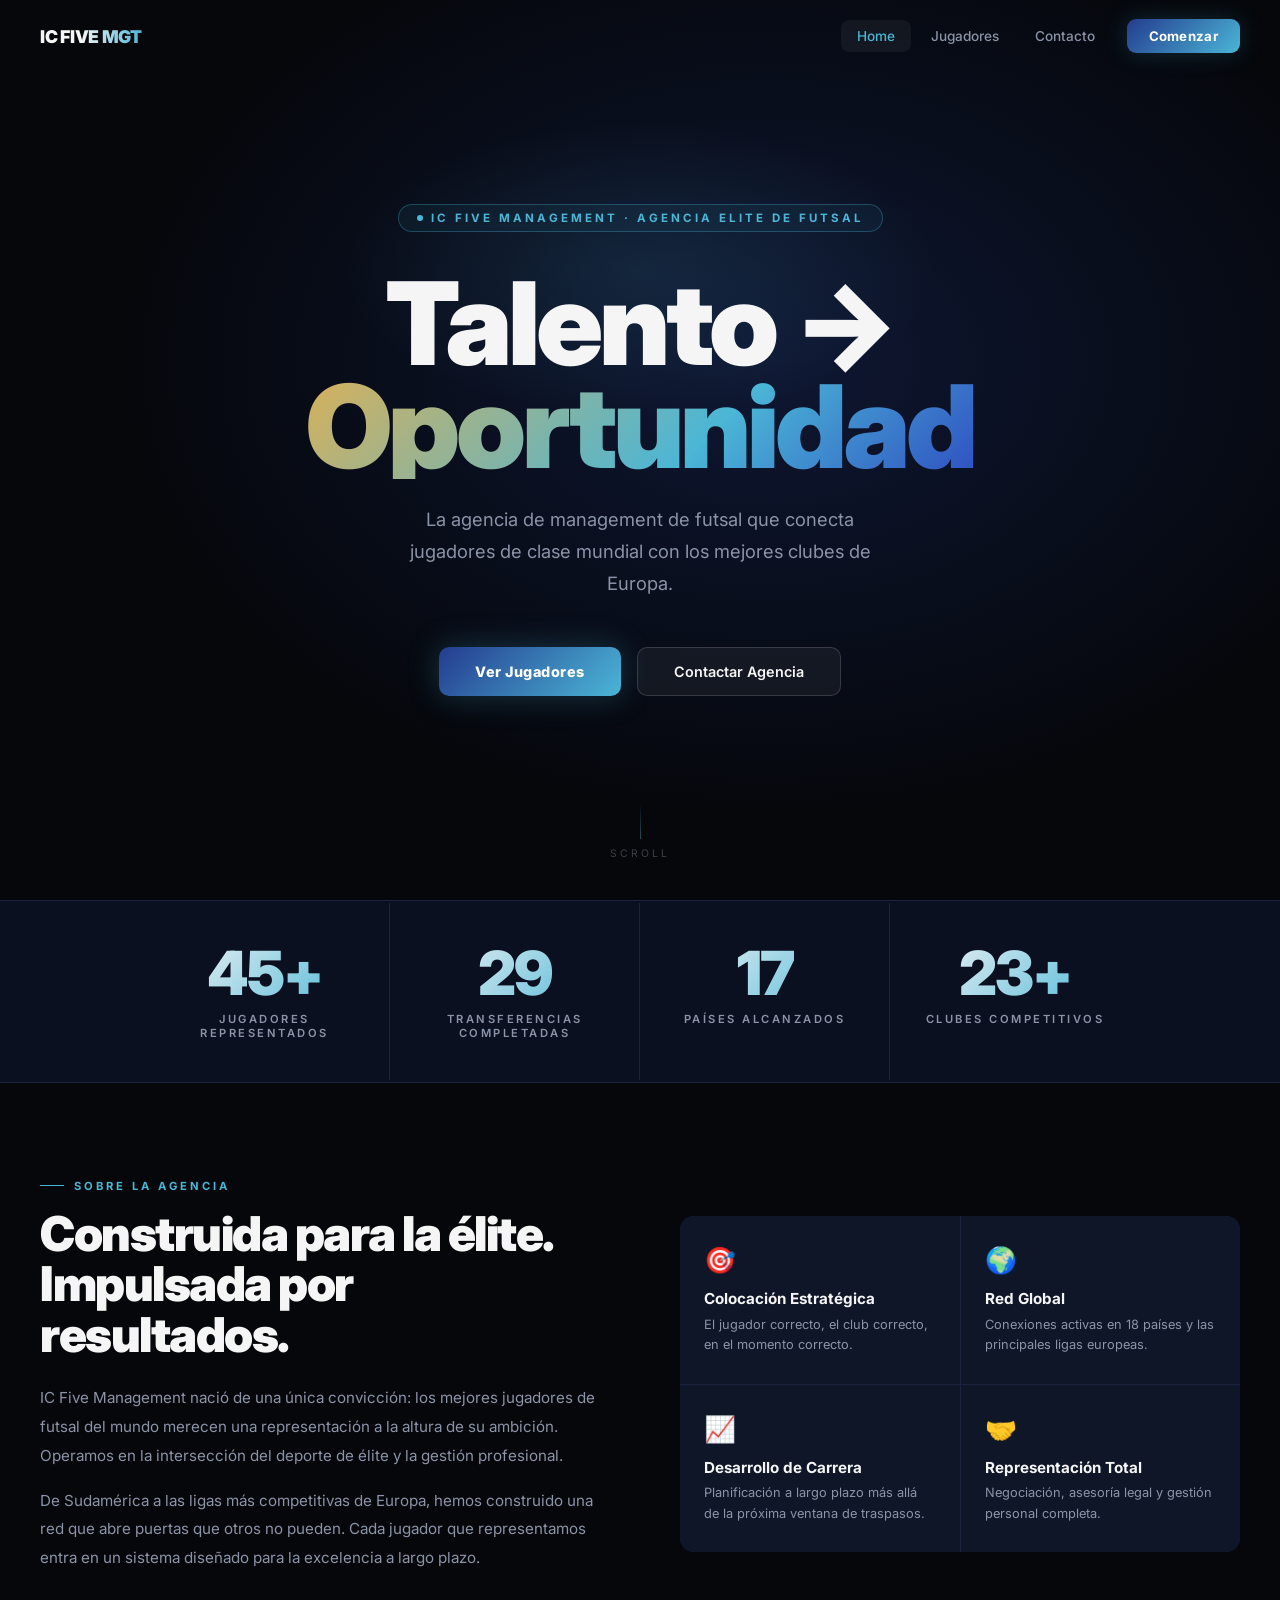
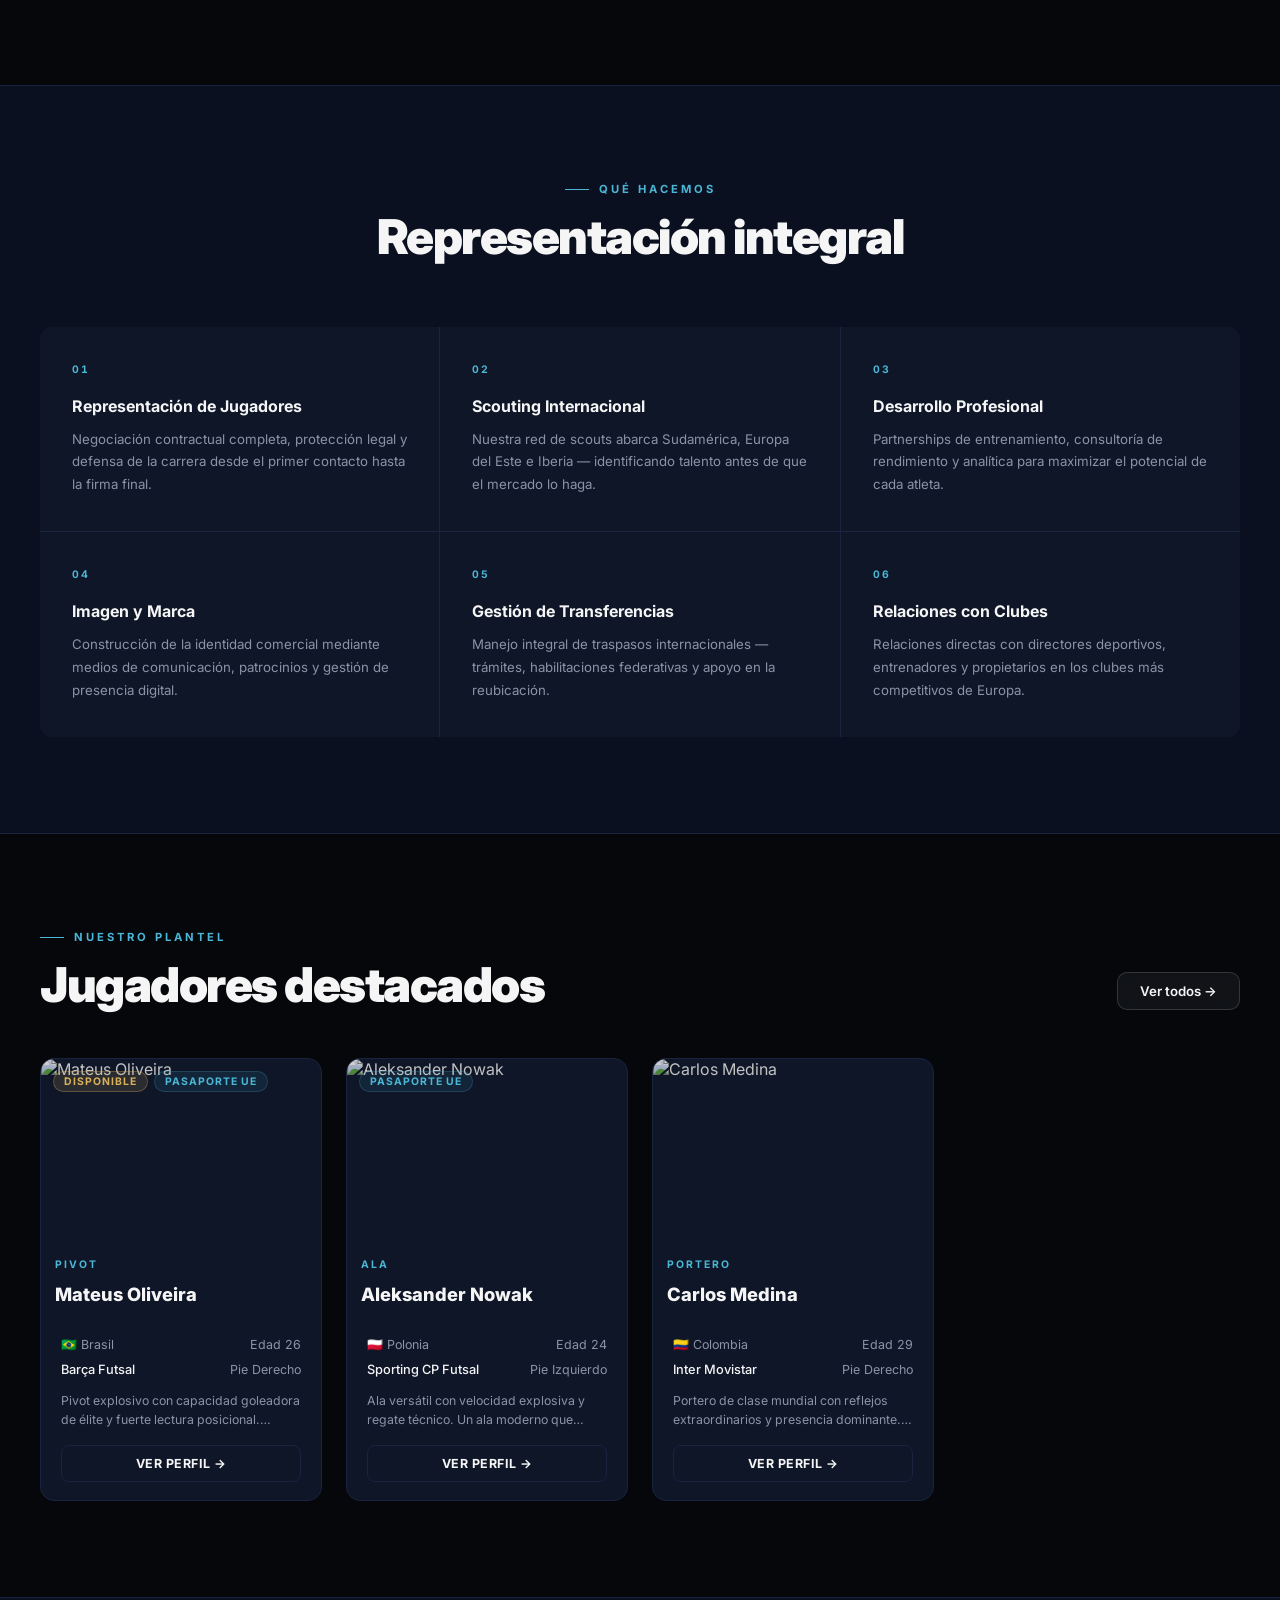
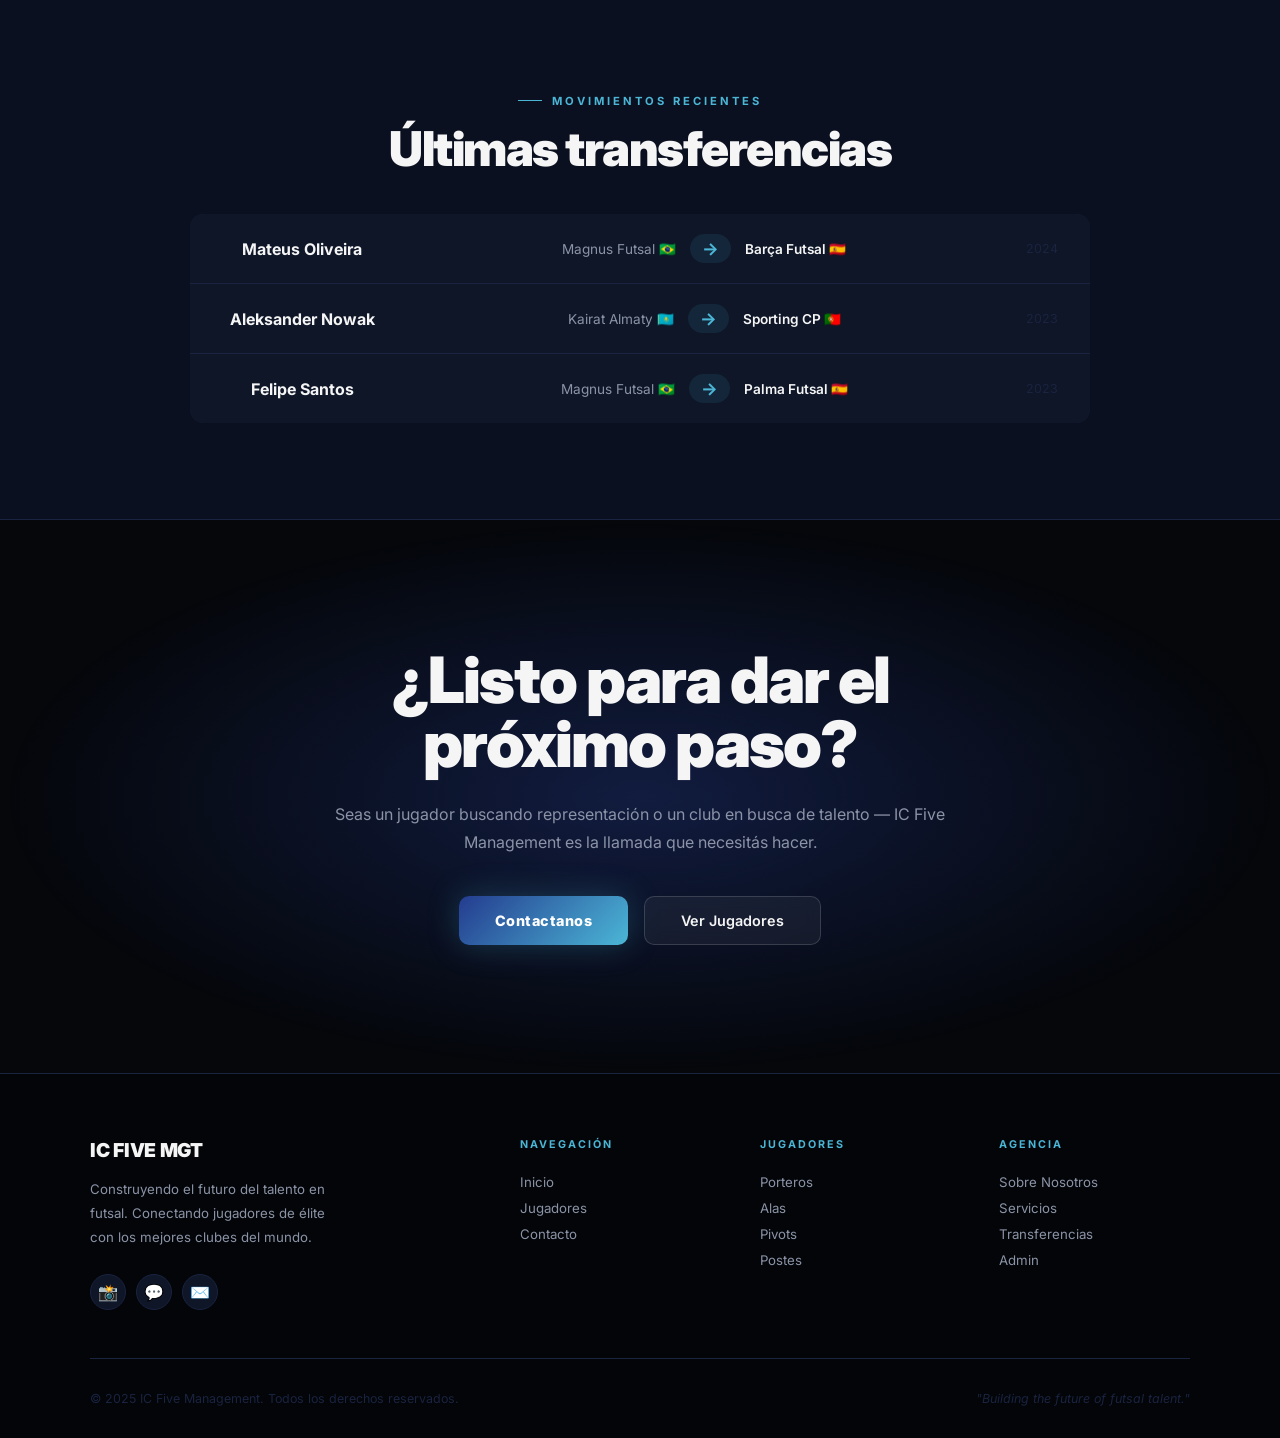
==== commit ba049fbb: "arreglo" ====
--- a/index..html
+++ b/index..html
@@ -28,6 +28,7 @@
 input,textarea,select{font-family:'Inter',sans-serif}
 a{text-decoration:none;color:inherit}
 img{max-width:100%;height:auto}
+
 
 /* SCROLLBAR */
 ::-webkit-scrollbar{width:4px}
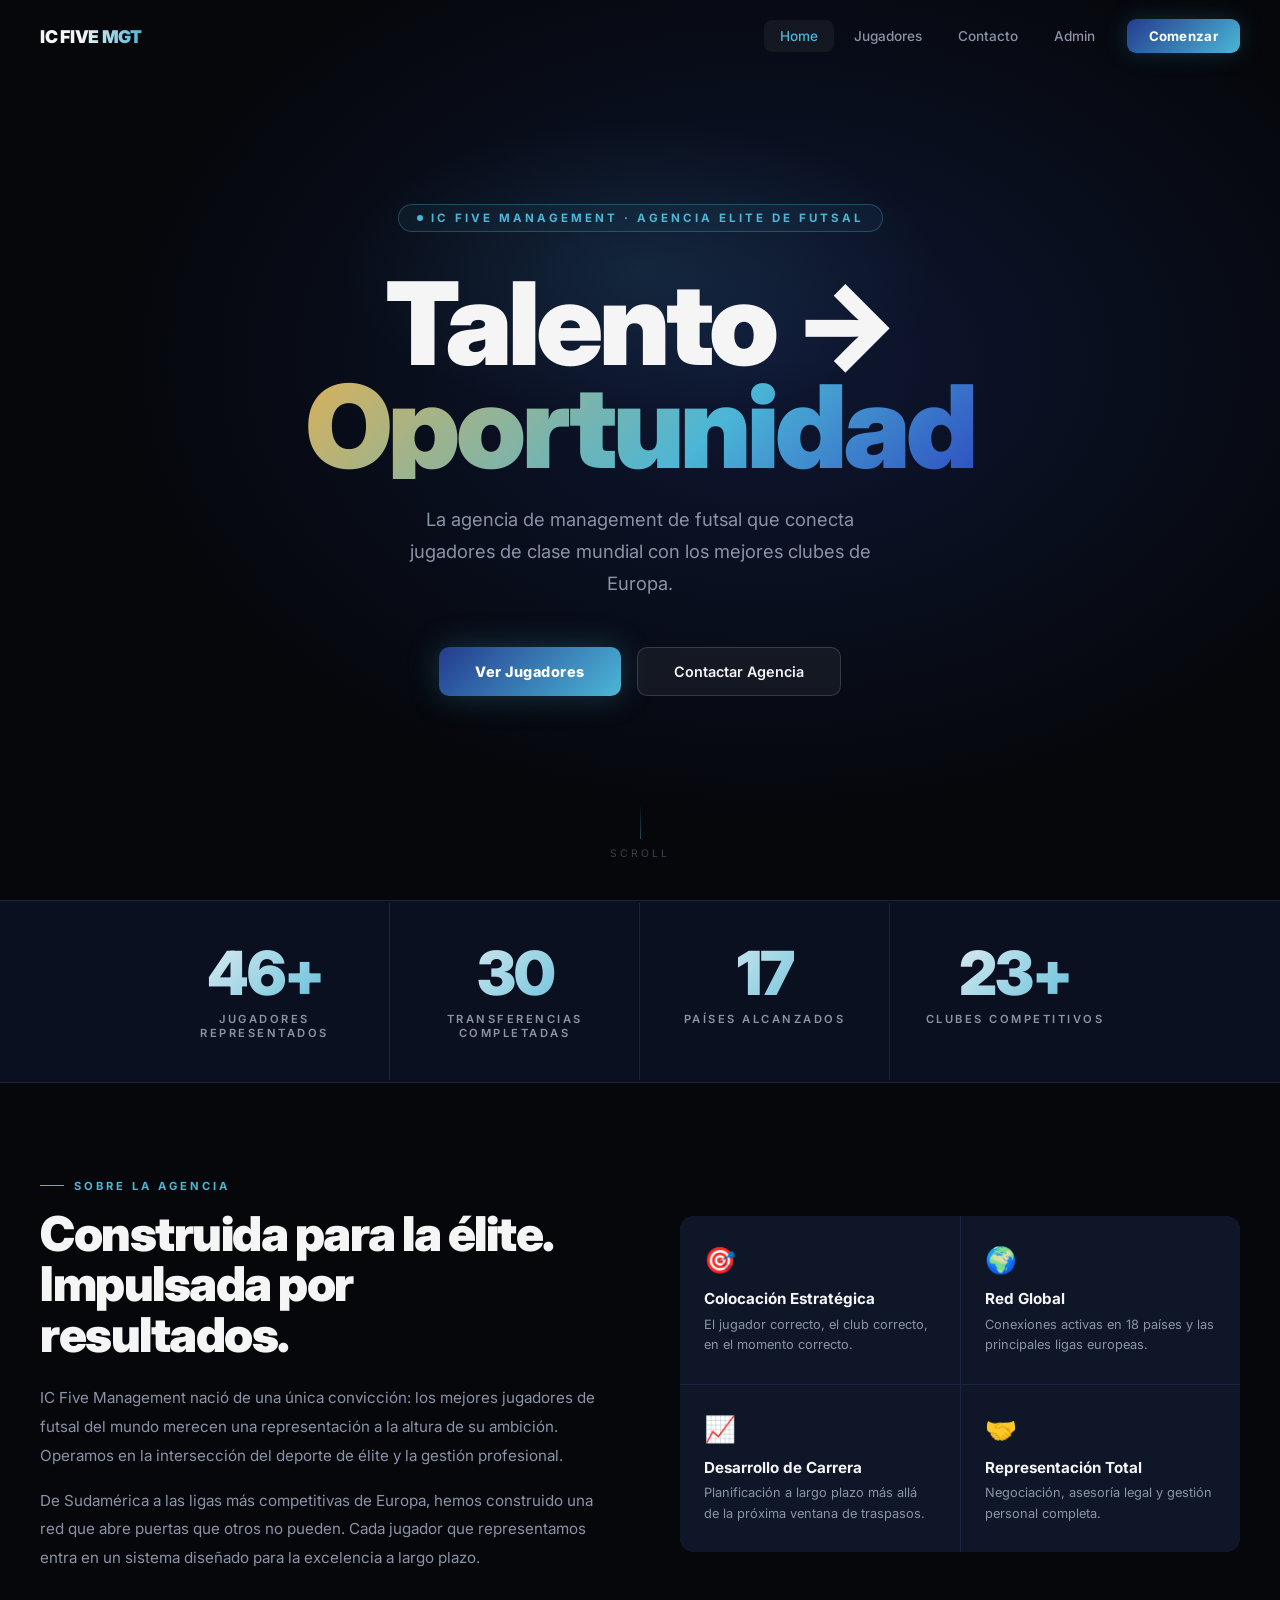
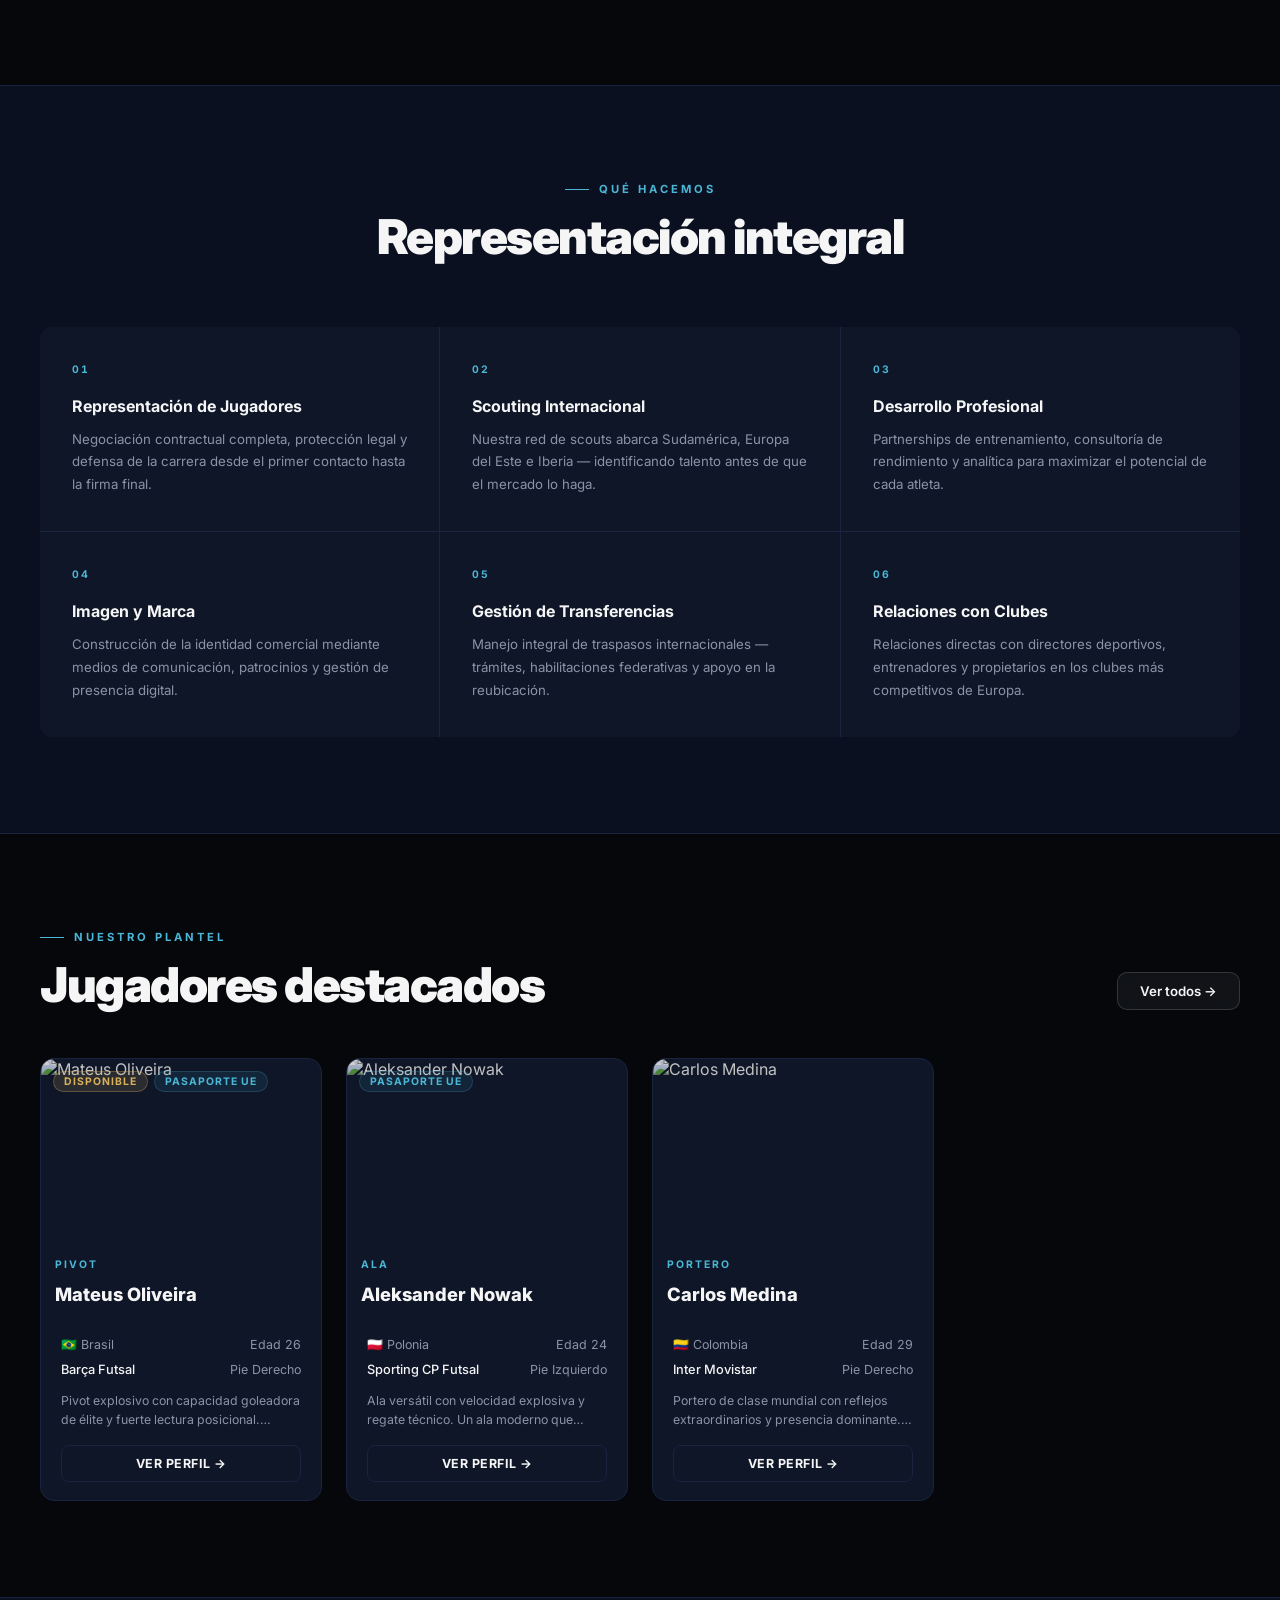
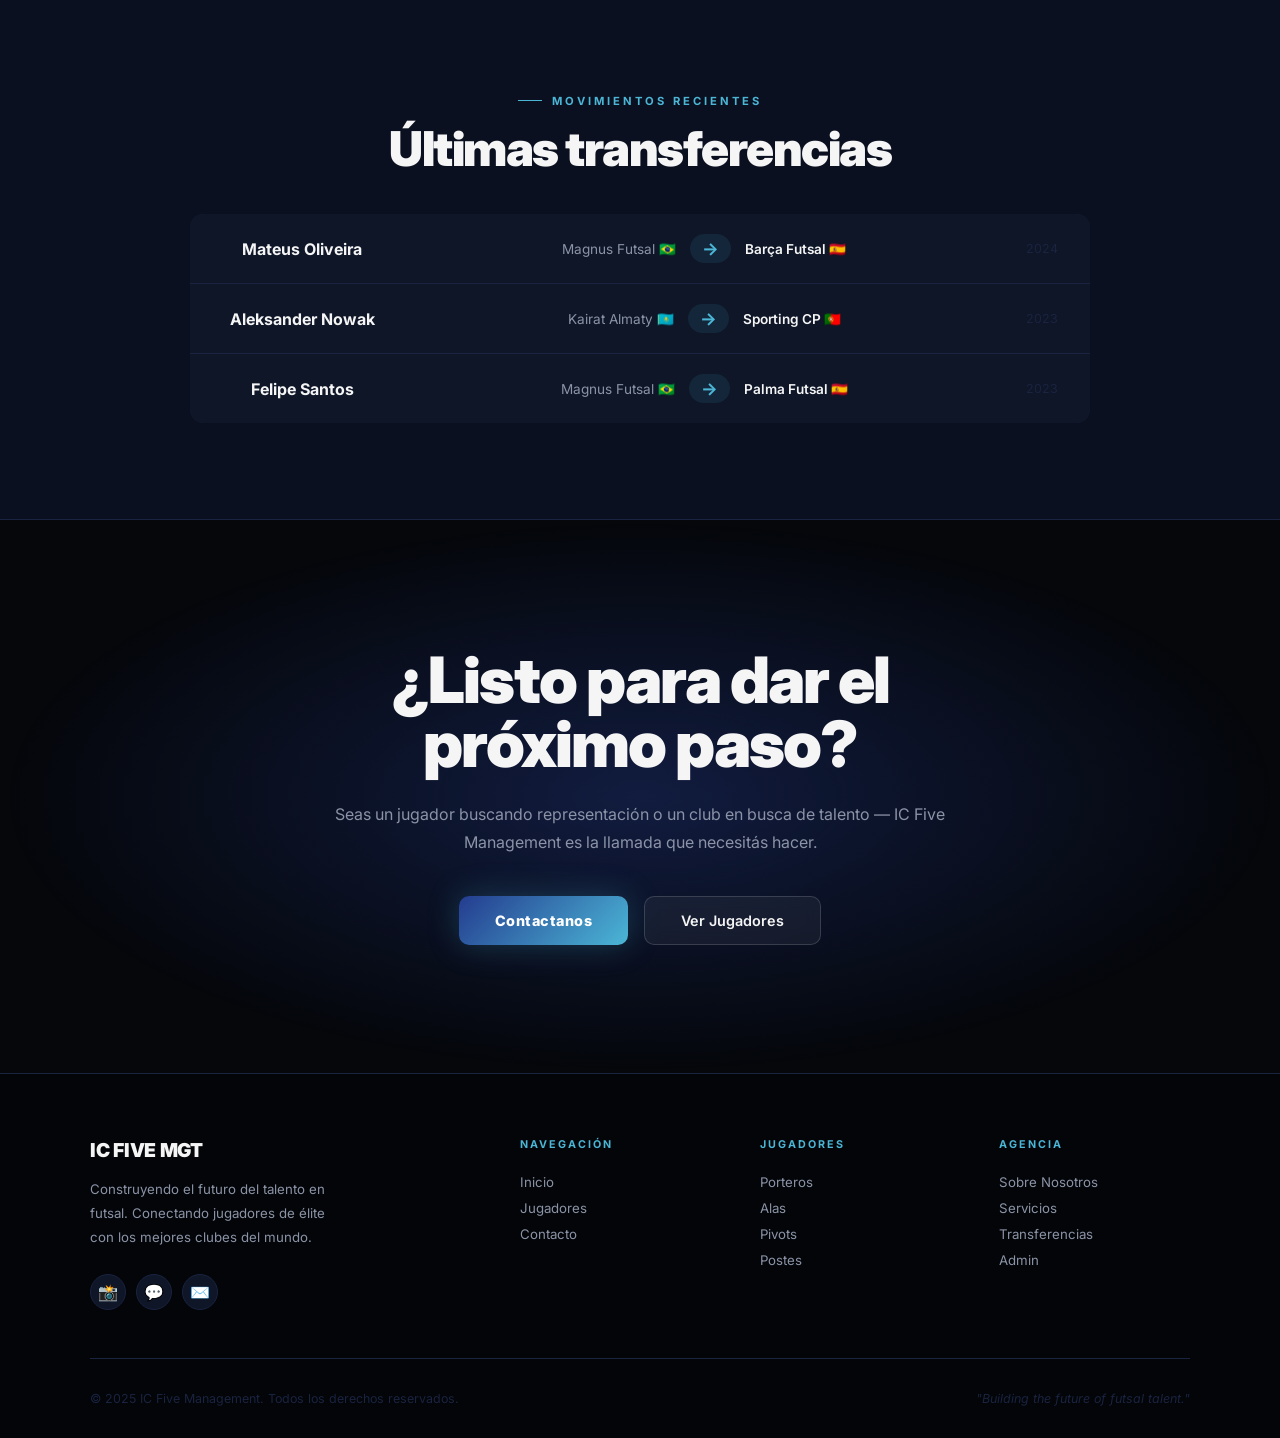
==== commit 77f25676: "modelo" ====
--- a/index..html
+++ b/index..html
@@ -1,4 +1,3 @@
-
 <!DOCTYPE html>
 <html lang="es">
 <head>
@@ -29,7 +28,6 @@
 a{text-decoration:none;color:inherit}
 img{max-width:100%;height:auto}
 
-
 /* SCROLLBAR */
 ::-webkit-scrollbar{width:4px}
 ::-webkit-scrollbar-track{background:#05070b}
@@ -728,7 +726,7 @@
       <button class="nav-link active" id="nav-home" onclick="showPage('home')">Home</button>
       <button class="nav-link" id="nav-players" onclick="showPage('players')">Jugadores</button>
       <button class="nav-link" id="nav-contact" onclick="showPage('contact')">Contacto</button>
-      <!-- <button class="nav-link" id="nav-admin" onclick="showPage('admin')">Admin</button> -->
+      <button class="nav-link" id="nav-admin" onclick="showPage('admin')">Admin</button>
       <button class="nav-cta" onclick="showPage('contact')">Comenzar</button>
     </div>
   </div>
@@ -953,7 +951,7 @@
 </div>
 
 <!-- ========= ADMIN PAGE ========= -->
-<!-- <div id="admin-page" class="page">
+<div id="admin-page" class="page">
   <div class="admin-layout">
     <div class="admin-header">
       <div>
@@ -1017,7 +1015,7 @@
       </div>
     </div>
   </div>
-</div> -->
+</div>
 
 <!-- FOOTER -->
 <footer class="footer" id="main-footer">
@@ -1419,4 +1417,4 @@
 }
 </script>
 </body>
-</html>
+</html>
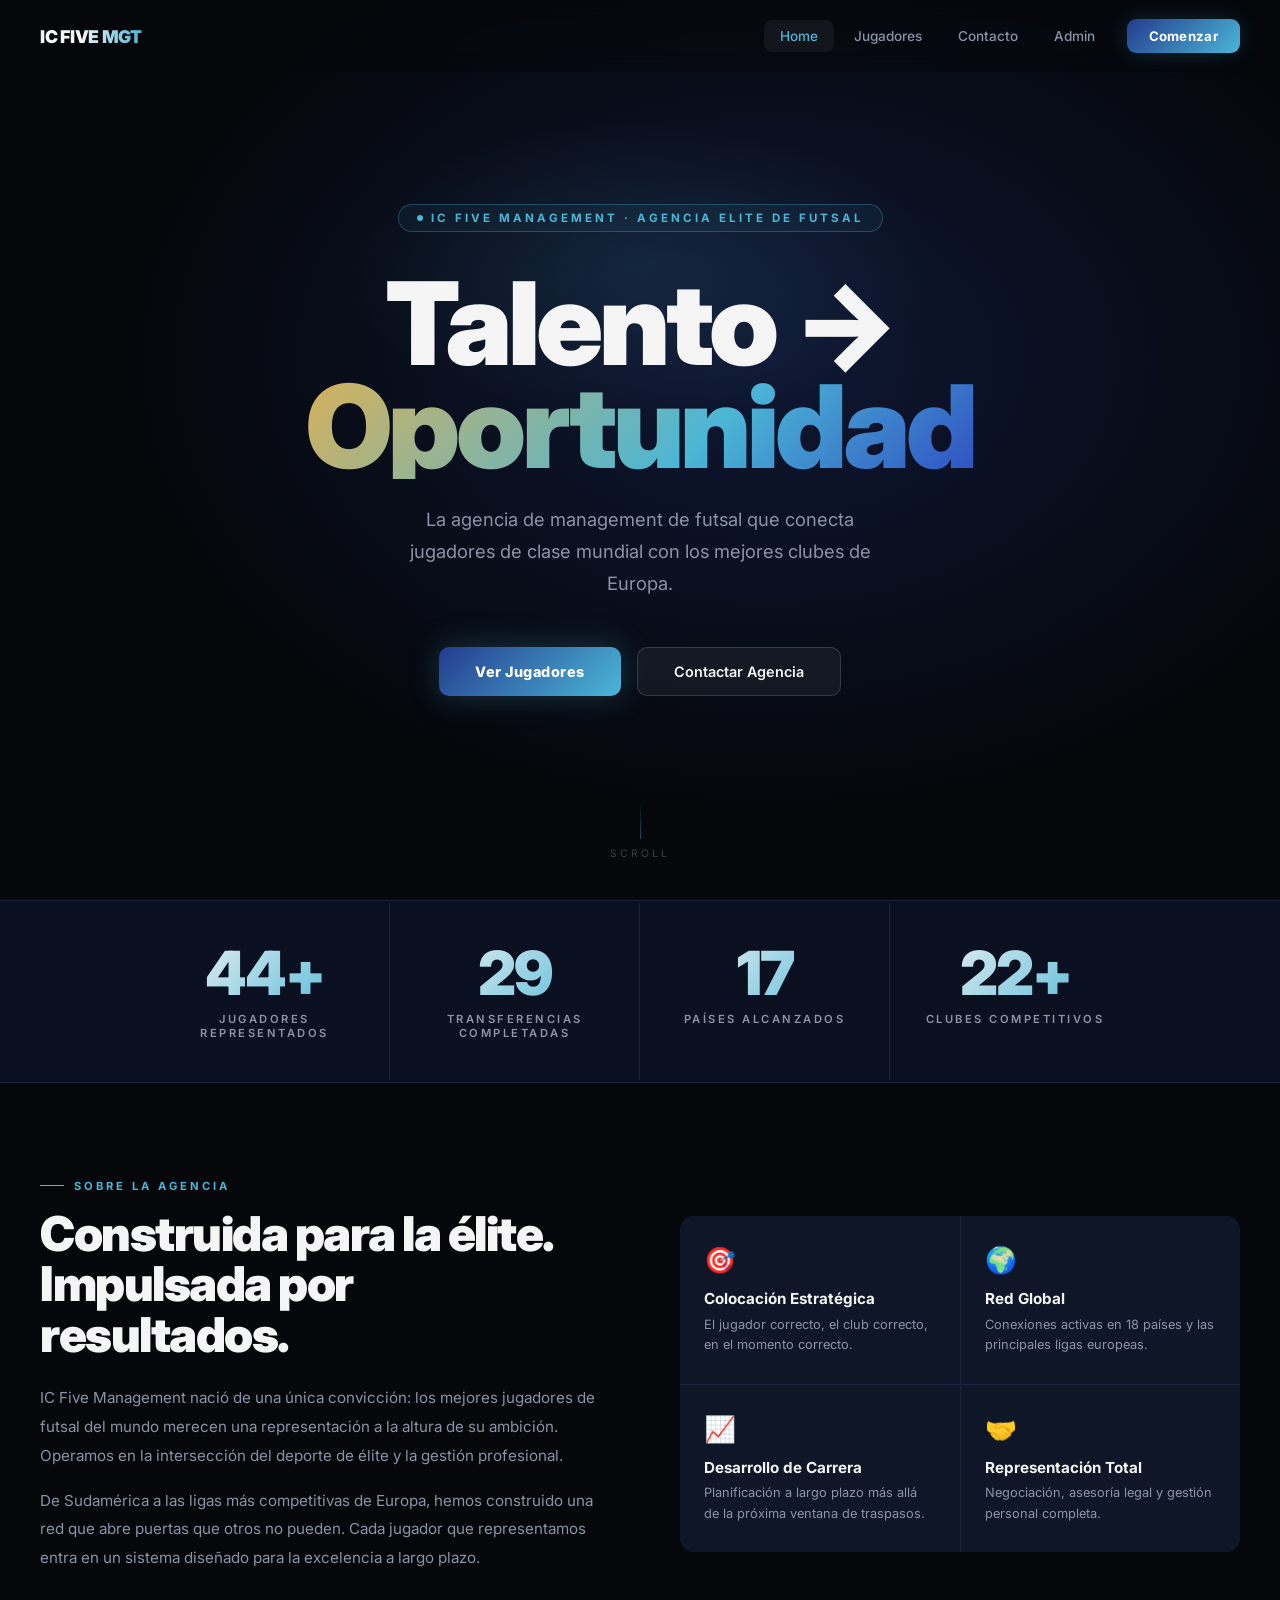
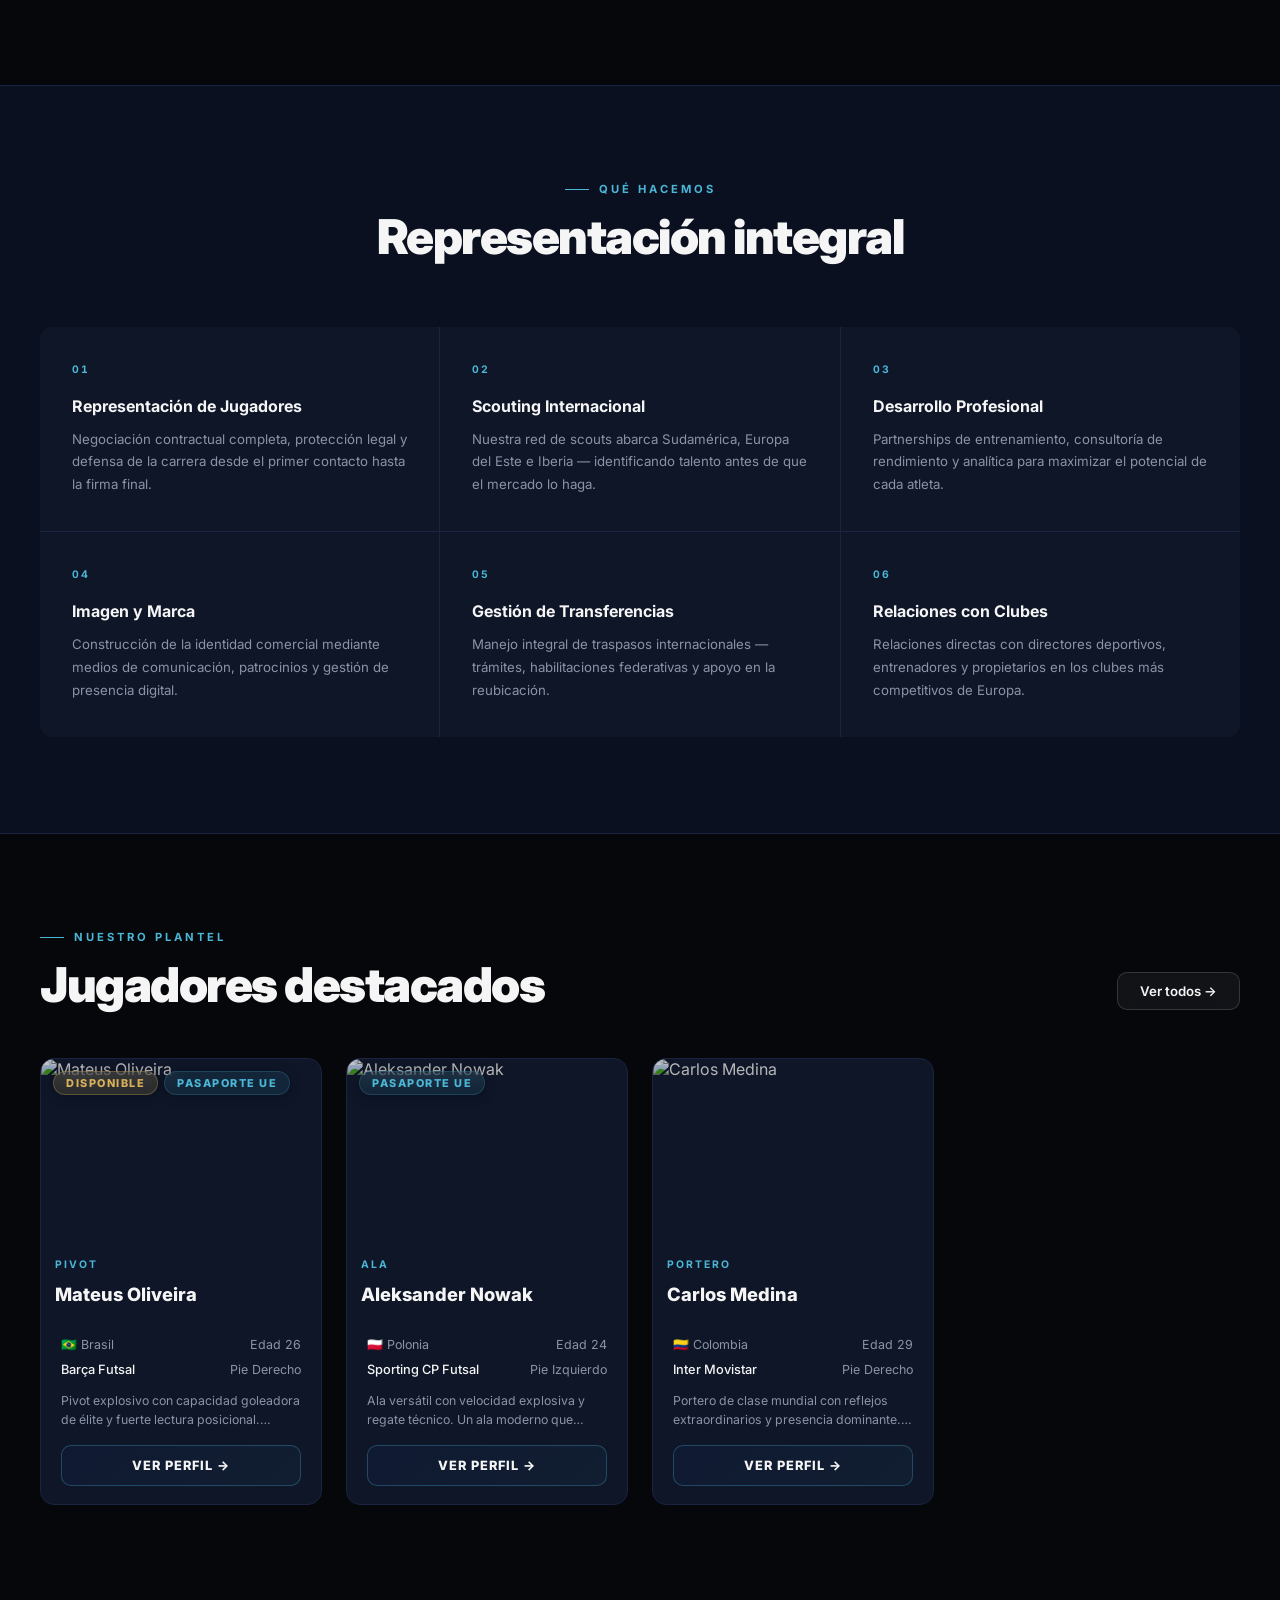
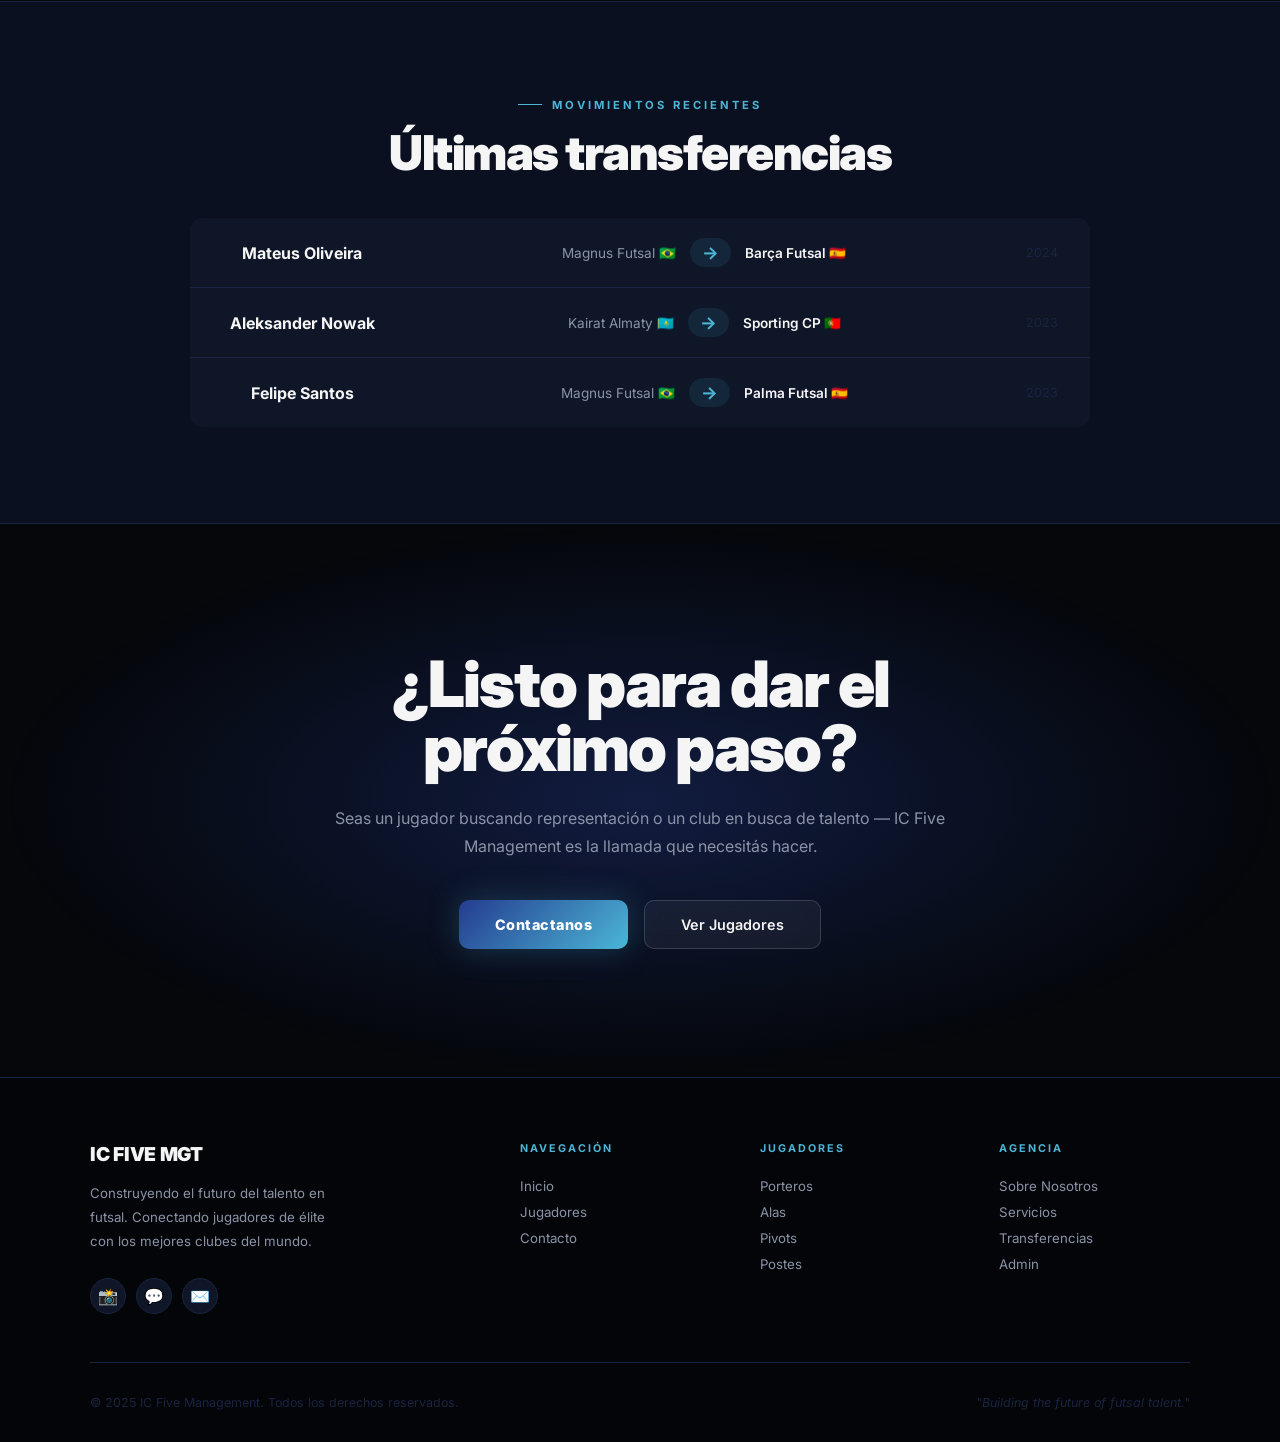
==== commit f8a41132: "Mejoras UI: menú hamburguesa animado, navbar blur mejorado, player cards estilo FIFA, bloqueo de scr" ====
--- a/index..html
+++ b/index..html
@@ -1,1420 +1,509 @@
 <!DOCTYPE html>
 <html lang="es">
+
 <head>
-<meta charset="UTF-8"/>
-<meta name="viewport" content="width=device-width,initial-scale=1"/>
-<link href="https://fonts.googleapis.com/css2?family=Inter:wght@300;400;500;600;700;800;900&display=swap" rel="stylesheet"/>
-<style>
-*,*::before,*::after{box-sizing:border-box;margin:0;padding:0}
-html{scroll-behavior:smooth}
-body{font-family:'Inter',sans-serif;background:#05070b;color:#f5f5f5;min-height:100vh;overflow-x:hidden}
-:root{
-  --bg-primary:#05070b;
-  --bg-secondary:#0b1020;
-  --bg-card:#0e1628;
-  --blue:#243c8f;
-  --blue-light:#2f50c2;
-  --cyan:#4bb6d6;
-  --gold:#d8b15a;
-  --green:#b8c95a;
-  --text:#f5f5f5;
-  --muted:#8b93a7;
-  --border:#1a2340;
-  --border-glow:rgba(75,182,214,0.25);
-  --glass:rgba(11,16,32,0.7);
-}
-button{font-family:'Inter',sans-serif;cursor:pointer;border:none;background:none;color:inherit}
-input,textarea,select{font-family:'Inter',sans-serif}
-a{text-decoration:none;color:inherit}
-img{max-width:100%;height:auto}
-
-/* SCROLLBAR */
-::-webkit-scrollbar{width:4px}
-::-webkit-scrollbar-track{background:#05070b}
-::-webkit-scrollbar-thumb{background:#243c8f;border-radius:2px}
-
-/* ANIMATIONS */
-@keyframes fadeUp{from{opacity:0;transform:translateY(24px)}to{opacity:1;transform:translateY(0)}}
-@keyframes glow{0%,100%{opacity:0.4}50%{opacity:0.8}}
-@keyframes pulse{0%,100%{transform:scale(1)}50%{transform:scale(1.02)}}
-@keyframes countUp{from{opacity:0}to{opacity:1}}
-@keyframes slideIn{from{opacity:0;transform:translateX(-16px)}to{opacity:1;transform:translateX(0)}}
-@keyframes shimmer{0%{background-position:-200% 0}100%{background-position:200% 0}}
-
-.fade-up{animation:fadeUp 0.7s ease forwards}
-.fade-up-d1{animation:fadeUp 0.7s 0.1s ease both}
-.fade-up-d2{animation:fadeUp 0.7s 0.2s ease both}
-.fade-up-d3{animation:fadeUp 0.7s 0.3s ease both}
-.fade-up-d4{animation:fadeUp 0.7s 0.4s ease both}
-.slide-in{animation:slideIn 0.5s ease forwards}
-
-/* NAV */
-#nav{
-  position:fixed;top:0;left:0;right:0;z-index:200;
-  padding:0 2rem;
-  transition:all 0.35s ease;
-  height:72px;
-  display:flex;align-items:center;
-}
-#nav.scrolled{
-  background:rgba(5,7,11,0.92);
-  backdrop-filter:blur(20px);
-  border-bottom:1px solid var(--border);
-}
-.nav-inner{
-  width:100%;max-width:1200px;margin:0 auto;
-  display:flex;align-items:center;justify-content:space-between;
-}
-.nav-logo{
-  font-size:1.1rem;font-weight:900;letter-spacing:-0.3px;cursor:pointer;
-  background:linear-gradient(90deg,#f5f5f5 40%,var(--cyan));
-  -webkit-background-clip:text;-webkit-text-fill-color:transparent;background-clip:text;
-}
-.nav-links{display:flex;align-items:center;gap:0.25rem}
-.nav-link{
-  padding:8px 16px;border-radius:8px;font-size:0.85rem;font-weight:500;
-  color:var(--muted);transition:all 0.2s;
-}
-.nav-link:hover,.nav-link.active{color:var(--text);background:rgba(255,255,255,0.05)}
-.nav-link.active{color:var(--cyan)}
-.nav-cta{
-  margin-left:0.75rem;padding:9px 22px;border-radius:9px;
-  background:linear-gradient(135deg,var(--blue),var(--cyan));
-  color:#fff;font-weight:700;font-size:0.83rem;letter-spacing:0.3px;
-  transition:all 0.25s;box-shadow:0 0 24px rgba(75,182,214,0.2);
-}
-.nav-cta:hover{transform:translateY(-1px);box-shadow:0 4px 32px rgba(75,182,214,0.35)}
-
-/* PAGES */
-.page{display:none;min-height:100vh;padding-top:72px}
-.page.active{display:block}
-#home-page{padding-top:0}
-
-/* HERO */
-.hero{
-  min-height:100vh;display:flex;align-items:center;justify-content:center;
-  position:relative;overflow:hidden;
-}
-.hero-bg{
-  position:absolute;inset:0;
-  background-image:url('https://images.unsplash.com/photo-1518611012118-696072aa579a?w=1600&q=80');
-  background-size:cover;background-position:center;
-  filter:brightness(0.1) saturate(0.4);
-}
-.hero-overlay{
-  position:absolute;inset:0;
-  background:radial-gradient(ellipse at 60% 40%, rgba(36,60,143,0.3) 0%, transparent 60%),
-             linear-gradient(to bottom, transparent 50%, #05070b 100%);
-}
-.hero-glow{
-  position:absolute;top:30%;left:50%;transform:translate(-50%,-50%);
-  width:600px;height:300px;
-  background:radial-gradient(ellipse, rgba(75,182,214,0.12) 0%, transparent 70%);
-  animation:glow 4s ease-in-out infinite;
-  pointer-events:none;
-}
-.hero-content{
-  position:relative;z-index:1;text-align:center;padding:0 1.5rem;max-width:860px;
-}
-.hero-eyebrow{
-  display:inline-flex;align-items:center;gap:8px;
-  padding:6px 18px;margin-bottom:2.5rem;
-  border:1px solid rgba(75,182,214,0.3);border-radius:100px;
-  font-size:0.72rem;font-weight:700;letter-spacing:3px;color:var(--cyan);
-  text-transform:uppercase;background:rgba(75,182,214,0.06);
-}
-.hero-eyebrow-dot{
-  width:6px;height:6px;border-radius:50%;background:var(--cyan);
-  animation:pulse 2s ease-in-out infinite;
-}
-.hero-title{
-  font-size:clamp(3.5rem,9vw,7.5rem);font-weight:900;line-height:0.9;
-  letter-spacing:-4px;margin-bottom:1.5rem;
-}
-.hero-title-line1{color:var(--text);display:block}
-.hero-title-accent{
-  background:linear-gradient(135deg,var(--gold) 0%,var(--cyan) 60%,var(--blue-light) 100%);
-  -webkit-background-clip:text;-webkit-text-fill-color:transparent;background-clip:text;
-  display:block;
-}
-.hero-sub{
-  font-size:clamp(1rem,2vw,1.15rem);color:var(--muted);
-  max-width:480px;margin:0 auto 3rem;line-height:1.75;font-weight:400;
-}
-.hero-actions{display:flex;gap:1rem;justify-content:center;flex-wrap:wrap}
-.btn-primary{
-  padding:15px 36px;background:linear-gradient(135deg,var(--blue),var(--cyan));
-  color:#fff;border-radius:10px;font-weight:800;font-size:0.9rem;
-  letter-spacing:0.5px;transition:all 0.25s;
-  box-shadow:0 0 32px rgba(75,182,214,0.25);
-}
-.btn-primary:hover{transform:translateY(-2px);box-shadow:0 8px 40px rgba(75,182,214,0.4)}
-.btn-secondary{
-  padding:15px 36px;background:rgba(255,255,255,0.05);
-  color:var(--text);border:1px solid rgba(255,255,255,0.15);
-  border-radius:10px;font-weight:600;font-size:0.9rem;
-  transition:all 0.25s;backdrop-filter:blur(8px);
-}
-.btn-secondary:hover{background:rgba(255,255,255,0.09);border-color:rgba(255,255,255,0.25)}
-.hero-scroll{
-  position:absolute;bottom:2.5rem;left:50%;transform:translateX(-50%);
-  display:flex;flex-direction:column;align-items:center;gap:8px;opacity:0.4;
-}
-.hero-scroll-line{width:1px;height:36px;background:linear-gradient(to bottom,transparent,var(--cyan))}
-.hero-scroll-text{font-size:0.65rem;color:var(--muted);letter-spacing:3px;text-transform:uppercase}
-
-/* STATS BAND */
-.stats-band{
-  background:var(--bg-secondary);
-  border-top:1px solid var(--border);border-bottom:1px solid var(--border);
-  padding:2px 0;
-}
-.stats-grid{
-  max-width:1000px;margin:0 auto;
-  display:grid;grid-template-columns:repeat(4,1fr);
-}
-.stat-item{
-  padding:2.5rem 1.5rem;text-align:center;position:relative;
-  border-right:1px solid var(--border);
-}
-.stat-item:last-child{border-right:none}
-.stat-num{
-  font-size:clamp(2.5rem,5vw,3.8rem);font-weight:900;
-  letter-spacing:-2px;line-height:1;
-  background:linear-gradient(135deg,var(--text),var(--cyan));
-  -webkit-background-clip:text;-webkit-text-fill-color:transparent;background-clip:text;
-}
-.stat-label{
-  font-size:0.7rem;color:var(--muted);margin-top:0.5rem;
-  text-transform:uppercase;letter-spacing:2.5px;font-weight:600;
-}
-
-/* SECTION COMMONS */
-.section{padding:6rem 1.5rem}
-.section-eyebrow{
-  font-size:0.7rem;color:var(--cyan);font-weight:700;
-  letter-spacing:3px;text-transform:uppercase;margin-bottom:1rem;
-  display:flex;align-items:center;gap:10px;
-}
-.section-eyebrow::before{
-  content:'';display:block;width:24px;height:1px;background:var(--cyan);
-}
-.section-title{
-  font-size:clamp(2rem,4vw,3rem);font-weight:900;
-  letter-spacing:-1.5px;color:var(--text);line-height:1.05;
-}
-.section-max{max-width:1200px;margin:0 auto}
-
-/* ABOUT SECTION */
-.about-grid{display:grid;grid-template-columns:1fr 1fr;gap:5rem;align-items:center}
-.about-text p{color:var(--muted);line-height:1.9;margin-bottom:1rem;font-size:0.95rem}
-.about-features{display:grid;grid-template-columns:1fr 1fr;gap:1px;background:var(--border);border-radius:14px;overflow:hidden}
-.feature-card{background:var(--bg-card);padding:1.75rem 1.5rem;transition:background 0.2s}
-.feature-card:hover{background:#111d38}
-.feature-icon{font-size:1.6rem;margin-bottom:0.9rem}
-.feature-title{color:var(--text);font-weight:700;font-size:0.95rem;margin-bottom:0.4rem}
-.feature-desc{color:var(--muted);font-size:0.8rem;line-height:1.6}
-
-/* SERVICES */
-.services-bg{background:var(--bg-secondary);border-top:1px solid var(--border);border-bottom:1px solid var(--border)}
-.services-grid{display:grid;grid-template-columns:repeat(auto-fit,minmax(300px,1fr));gap:1px;background:var(--border);border-radius:14px;overflow:hidden;margin-top:4rem}
-.service-card{
-  background:var(--bg-card);padding:2.25rem 2rem;
-  transition:all 0.25s;position:relative;overflow:hidden;
-}
-.service-card::before{
-  content:'';position:absolute;top:0;left:0;right:0;height:2px;
-  background:linear-gradient(90deg,transparent,var(--cyan),transparent);
-  opacity:0;transition:opacity 0.3s;
-}
-.service-card:hover::before{opacity:1}
-.service-card:hover{background:#111d38}
-.service-num{
-  font-size:0.65rem;color:var(--cyan);font-weight:700;letter-spacing:2px;
-  margin-bottom:1.25rem;font-variant-numeric:tabular-nums;
-}
-.service-title{color:var(--text);font-weight:700;font-size:1rem;margin-bottom:0.75rem}
-.service-desc{color:var(--muted);font-size:0.83rem;line-height:1.7}
-
-/* PLAYER CARDS */
-.players-grid{display:grid;grid-template-columns:repeat(auto-fill,minmax(280px,1fr));gap:1.5rem}
-.player-card{
-  background:var(--bg-card);
-  border:1px solid var(--border);border-radius:14px;
-  overflow:hidden;cursor:pointer;
-  transition:all 0.3s cubic-bezier(.2,.8,.4,1);
-  position:relative;
-}
-.player-card::after{
-  content:'';position:absolute;inset:0;border-radius:14px;
-  border:1px solid transparent;
-  background:linear-gradient(135deg,rgba(75,182,214,0.2),transparent) border-box;
-  -webkit-mask:linear-gradient(#fff 0 0) padding-box,linear-gradient(#fff 0 0);
-  -webkit-mask-composite:destination-out;mask-composite:exclude;
-  opacity:0;transition:opacity 0.3s;
-}
-.player-card:hover{
-  transform:translateY(-6px);
-  box-shadow:0 24px 60px rgba(0,0,0,0.5),0 0 40px rgba(75,182,214,0.08);
-  border-color:rgba(75,182,214,0.3);
-}
-.player-card:hover::after{opacity:1}
-.player-img-wrap{position:relative;height:260px;overflow:hidden}
-.player-img{
-  width:100%;height:100%;object-fit:cover;object-position:top;
-  transition:transform 0.5s ease;filter:brightness(0.82) saturate(0.9);
-}
-.player-card:hover .player-img{transform:scale(1.06)}
-.player-img-overlay{
-  position:absolute;inset:0;
-  background:linear-gradient(to top,var(--bg-card) 0%,rgba(14,22,40,0.6) 40%,transparent 100%);
-}
-.player-badges{position:absolute;top:12px;left:12px;display:flex;gap:6px;flex-wrap:wrap}
-.badge{
-  display:inline-block;padding:3px 10px;border-radius:100px;
-  font-size:0.65rem;font-weight:700;letter-spacing:1px;text-transform:uppercase;
-}
-.badge-gold{background:rgba(216,177,90,0.15);color:var(--gold);border:1px solid rgba(216,177,90,0.3)}
-.badge-blue{background:rgba(75,182,214,0.1);color:var(--cyan);border:1px solid rgba(75,182,214,0.2)}
-.badge-green{background:rgba(184,201,90,0.1);color:var(--green);border:1px solid rgba(184,201,90,0.25)}
-.player-position-label{
-  position:absolute;bottom:48px;left:14px;
-  font-size:0.65rem;font-weight:700;letter-spacing:2px;color:var(--cyan);text-transform:uppercase;
-}
-.player-name-label{
-  position:absolute;bottom:14px;left:14px;
-  font-size:1.15rem;font-weight:800;color:var(--text);
-}
-.player-info{padding:1.1rem 1.25rem}
-.player-meta{display:flex;justify-content:space-between;margin-bottom:0.6rem}
-.player-meta span{font-size:0.78rem;color:var(--muted)}
-.player-club-row{display:flex;justify-content:space-between;margin-bottom:0.9rem}
-.player-club{font-size:0.8rem;color:var(--text);font-weight:500}
-.player-foot{font-size:0.78rem;color:var(--muted)}
-.player-bio{
-  font-size:0.77rem;color:var(--muted);line-height:1.55;margin-bottom:1rem;
-  display:-webkit-box;-webkit-line-clamp:2;-webkit-box-orient:vertical;overflow:hidden;
-}
-.btn-card{
-  width:100%;padding:10px;border-radius:8px;
-  background:transparent;color:var(--text);
-  border:1px solid var(--border);
-  font-weight:700;font-size:0.78rem;letter-spacing:0.5px;
-  transition:all 0.2s;text-transform:uppercase;
-}
-.player-card:hover .btn-card{
-  background:linear-gradient(135deg,var(--blue),var(--cyan));
-  border-color:transparent;color:#fff;
-}
-
-/* TRANSFERS SECTION */
-.transfers-inner{max-width:900px;margin:0 auto;text-align:center}
-.transfer-list{
-  margin-top:2.5rem;display:flex;flex-direction:column;gap:1px;
-  background:var(--border);border-radius:14px;overflow:hidden;
-}
-.transfer-row{
-  display:flex;align-items:center;justify-content:space-between;
-  padding:1.25rem 2rem;background:var(--bg-card);
-  flex-wrap:wrap;gap:0.75rem;transition:background 0.2s;
-}
-.transfer-row:hover{background:#111d38}
-.transfer-player{font-weight:700;color:var(--text);min-width:160px}
-.transfer-clubs{display:flex;align-items:center;gap:14px;flex:1;justify-content:center}
-.transfer-from{font-size:0.85rem;color:var(--muted)}
-.transfer-arrow{
-  color:var(--cyan);font-size:1.1rem;
-  background:rgba(75,182,214,0.1);padding:4px 12px;border-radius:100px;
-  font-weight:700;
-}
-.transfer-to{font-size:0.85rem;color:var(--text);font-weight:600}
-.transfer-year{font-size:0.78rem;color:var(--border)}
-
-/* CTA SECTION */
-.cta-section{
-  padding:8rem 1.5rem;text-align:center;position:relative;overflow:hidden;
-}
-.cta-bg{
-  position:absolute;inset:0;
-  background-image:url('https://images.unsplash.com/photo-1531415074968-036ba1b575da?w=1600&q=80');
-  background-size:cover;background-position:center;filter:brightness(0.07);
-}
-.cta-glow{
-  position:absolute;inset:0;
-  background:radial-gradient(ellipse at center,rgba(36,60,143,0.4) 0%,transparent 70%);
-}
-.cta-inner{position:relative;z-index:1;max-width:680px;margin:0 auto}
-.cta-title{
-  font-size:clamp(2.5rem,5vw,4rem);font-weight:900;color:var(--text);
-  margin-bottom:1.5rem;letter-spacing:-2px;line-height:1;
-}
-.cta-sub{color:var(--muted);font-size:1rem;line-height:1.75;margin-bottom:2.5rem}
-.cta-actions{display:flex;gap:1rem;justify-content:center;flex-wrap:wrap}
-
-/* FILTERS */
-.filter-bar{display:flex;justify-content:center;gap:0.5rem;flex-wrap:wrap;padding:2rem 1.5rem}
-.filter-btn{
-  padding:9px 22px;border-radius:100px;cursor:pointer;font-size:0.82rem;font-weight:500;
-  background:transparent;color:var(--muted);border:1px solid var(--border);transition:all 0.2s;
-}
-.filter-btn.active,.filter-btn:hover{
-  background:var(--blue);color:#fff;border-color:var(--blue);
-}
-.filter-btn.active{
-  background:linear-gradient(135deg,var(--blue),#1e5299);
-  border-color:transparent;color:#fff;font-weight:700;
-}
-
-/* PLAYER PROFILE */
-#profile-page{padding-top:0}
-.profile-hero{position:relative;height:440px;overflow:hidden}
-.profile-hero-img{width:100%;height:100%;object-fit:cover;object-position:top;filter:brightness(0.35) saturate(0.7)}
-.profile-hero-overlay{
-  position:absolute;inset:0;
-  background:linear-gradient(to right,rgba(5,7,11,0.95) 35%,transparent 70%),
-             linear-gradient(to top,rgba(5,7,11,0.8) 0%,transparent 50%);
-}
-.profile-back{
-  position:absolute;top:1.5rem;left:1.5rem;
-  padding:8px 18px;background:rgba(255,255,255,0.07);
-  border:1px solid rgba(255,255,255,0.12);border-radius:8px;
-  color:var(--text);font-size:0.8rem;font-weight:600;cursor:pointer;
-  transition:all 0.2s;backdrop-filter:blur(8px);
-}
-.profile-back:hover{background:rgba(255,255,255,0.12)}
-.profile-hero-content{position:absolute;bottom:2.5rem;left:2.5rem}
-.profile-badges{display:flex;gap:8px;margin-bottom:1rem;flex-wrap:wrap}
-.profile-pos{
-  font-size:0.75rem;color:var(--cyan);font-weight:700;letter-spacing:3px;
-  text-transform:uppercase;margin-bottom:0.5rem;
-}
-.profile-name{
-  font-size:clamp(2.2rem,5vw,3.5rem);font-weight:900;margin:0;
-  letter-spacing:-1.5px;line-height:1;
-}
-.profile-club{font-size:0.9rem;color:var(--muted);margin-top:0.4rem}
-.profile-body{max-width:1000px;margin:0 auto;padding:2.5rem 1.5rem}
-
-/* STATS ROW */
-.stats-row{
-  display:grid;grid-template-columns:repeat(4,1fr);gap:1px;
-  background:var(--border);border-radius:12px;overflow:hidden;margin-bottom:2.5rem;
-}
-.stat-box{background:var(--bg-card);padding:1.4rem;text-align:center}
-.stat-box-num{font-size:2rem;font-weight:900;color:var(--cyan)}
-.stat-box-label{font-size:0.7rem;color:var(--muted);text-transform:uppercase;letter-spacing:1.5px;margin-top:2px}
-
-/* TABS */
-.tabs{display:flex;gap:0;border-bottom:1px solid var(--border);margin-bottom:2.5rem}
-.tab-btn{
-  padding:11px 22px;background:transparent;border:none;
-  color:var(--muted);font-weight:500;font-size:0.84rem;text-transform:capitalize;
-  cursor:pointer;border-bottom:2px solid transparent;margin-bottom:-1px;
-  transition:all 0.2s;letter-spacing:0.3px;
-}
-.tab-btn.active{color:var(--cyan);border-bottom-color:var(--cyan);font-weight:700}
-.tab-btn:hover:not(.active){color:var(--text)}
-.tab-content{display:none}.tab-content.active{display:block}
-
-/* PROFILE TABS CONTENT */
-.profile-two-col{display:grid;grid-template-columns:1fr 1fr;gap:2.5rem}
-.profile-section-label{
-  font-size:0.7rem;color:var(--cyan);font-weight:700;letter-spacing:2px;
-  text-transform:uppercase;margin-bottom:1rem;
-}
-.profile-bio{color:var(--muted);line-height:1.85;font-size:0.93rem}
-.strengths-list{display:flex;flex-wrap:wrap;gap:8px;margin-top:1.5rem}
-.strength-tag{
-  padding:6px 14px;
-  background:rgba(75,182,214,0.07);
-  border:1px solid rgba(75,182,214,0.18);
-  border-radius:100px;font-size:0.78rem;color:var(--cyan);
-}
-.video-wrap{border-radius:10px;overflow:hidden;background:#000;aspect-ratio:16/9}
-.video-wrap iframe{width:100%;height:100%;display:block;border:none}
-.testimonial-box{
-  margin-top:1.5rem;padding:1.25rem;
-  background:rgba(75,182,214,0.04);
-  border-radius:10px;border-left:3px solid var(--cyan);
-}
-.testimonial-text{font-size:0.85rem;color:var(--muted);font-style:italic;line-height:1.7}
-.testimonial-author{font-size:0.75rem;color:var(--cyan);margin-top:0.6rem;font-weight:600}
-
-/* CAREER TIMELINE */
-.timeline{max-width:560px}
-.timeline-item{display:flex;gap:1.25rem;margin-bottom:1.75rem}
-.timeline-line{width:2px;background:var(--border);flex-shrink:0;position:relative}
-.timeline-dot{
-  width:10px;height:10px;border-radius:50%;background:var(--cyan);
-  position:absolute;top:2px;left:-4px;box-shadow:0 0 8px rgba(75,182,214,0.5);
-}
-.timeline-text{padding-bottom:1rem;font-weight:600;color:var(--text);font-size:0.9rem}
-
-/* ACHIEVEMENTS */
-.achievement-item{
-  display:flex;align-items:center;gap:1rem;padding:1rem 1.25rem;
-  background:rgba(216,177,90,0.04);border:1px solid rgba(216,177,90,0.12);
-  border-radius:10px;margin-bottom:0.75rem;
-}
-.achievement-icon{font-size:1.2rem;flex-shrink:0}
-.achievement-text{color:var(--text);font-weight:500;font-size:0.9rem}
-.download-bar{
-  margin-top:2rem;padding:1.5rem 1.75rem;
-  background:var(--bg-card);border:1px solid var(--border);
-  border-radius:12px;display:flex;justify-content:space-between;
-  align-items:center;flex-wrap:wrap;gap:1rem;
-}
-.download-bar-title{font-weight:700;color:var(--text);font-size:0.95rem}
-.download-bar-sub{font-size:0.78rem;color:var(--muted);margin-top:2px}
-.btn-gold{
-  padding:11px 24px;background:linear-gradient(135deg,#c9a14a,var(--gold));
-  color:#000;border-radius:8px;font-weight:800;font-size:0.82rem;
-  letter-spacing:0.5px;transition:all 0.2s;
-}
-.btn-gold:hover{transform:translateY(-1px);box-shadow:0 6px 24px rgba(216,177,90,0.3)}
-
-/* CONTACT PAGE */
-.contact-grid{display:grid;grid-template-columns:1fr 1.2fr;gap:4rem;align-items:start}
-.contact-section-label{
-  font-size:0.7rem;color:var(--cyan);font-weight:700;letter-spacing:2px;
-  text-transform:uppercase;margin-bottom:1.25rem;
-}
-.contact-text{color:var(--muted);line-height:1.85;font-size:0.9rem}
-.contact-channel{
-  display:flex;align-items:center;gap:14px;padding:1rem 1.25rem;
-  border-radius:12px;color:inherit;text-decoration:none;font-weight:600;
-  transition:all 0.2s;margin-bottom:0.75rem;
-}
-.contact-channel:hover{transform:translateX(4px)}
-.channel-wa{background:rgba(37,211,102,0.07);border:1px solid rgba(37,211,102,0.2)}
-.channel-ig{background:rgba(225,48,108,0.07);border:1px solid rgba(225,48,108,0.2)}
-.channel-em{background:rgba(255,255,255,0.03);border:1px solid var(--border)}
-.channel-icon{font-size:1.4rem;flex-shrink:0}
-.channel-name{font-weight:700;font-size:0.88rem}
-.channel-sub{font-size:0.73rem;opacity:0.7;margin-top:2px}
-.contact-form-card{
-  background:var(--bg-card);border:1px solid var(--border);
-  border-radius:16px;padding:2.5rem;
-}
-.form-title{font-size:1.05rem;font-weight:700;color:var(--text);margin-bottom:2rem}
-.form-tabs{
-  display:flex;gap:4px;padding:4px;background:#080e1c;
-  border-radius:10px;margin-bottom:1.75rem;
-}
-.form-tab{
-  flex:1;padding:8px;border-radius:7px;font-size:0.78rem;font-weight:700;
-  cursor:pointer;transition:all 0.2s;letter-spacing:0.5px;text-transform:capitalize;
-  color:var(--muted);background:transparent;border:none;font-family:'Inter',sans-serif;
-}
-.form-tab.active{background:var(--blue);color:#fff}
-.form-group{margin-bottom:1.25rem}
-.form-label{
-  display:block;font-size:0.7rem;color:var(--muted);margin-bottom:6px;
-  letter-spacing:1.5px;text-transform:uppercase;font-weight:600;
-}
-.form-input,.form-textarea{
-  width:100%;padding:11px 14px;
-  background:#080e1c;border:1px solid var(--border);border-radius:8px;
-  color:var(--text);font-size:0.88rem;transition:border-color 0.2s;outline:none;
-}
-.form-input:focus,.form-textarea:focus{border-color:var(--cyan)}
-.form-textarea{resize:vertical;font-family:'Inter',sans-serif}
-.btn-submit{
-  width:100%;padding:15px;
-  background:linear-gradient(135deg,var(--blue),var(--cyan));
-  color:#fff;border-radius:9px;font-weight:800;font-size:0.9rem;
-  letter-spacing:0.5px;text-transform:uppercase;cursor:pointer;
-  transition:all 0.25s;box-shadow:0 0 24px rgba(75,182,214,0.2);
-}
-.btn-submit:hover{transform:translateY(-1px);box-shadow:0 8px 32px rgba(75,182,214,0.35)}
-.form-footer{text-align:center;color:var(--muted);font-size:0.73rem;margin-top:1rem}
-.success-state{text-align:center;padding:2.5rem 1rem}
-.success-icon{font-size:2.8rem;margin-bottom:1rem;display:block}
-
-/* ADMIN */
-.admin-layout{min-height:100vh;background:#030508}
-.admin-header{
-  background:var(--bg-secondary);border-bottom:1px solid var(--border);
-  padding:1.25rem 2rem;display:flex;align-items:center;justify-content:space-between;
-  flex-wrap:wrap;gap:1rem;
-}
-.admin-title-label{font-size:0.65rem;color:var(--cyan);letter-spacing:2px;text-transform:uppercase;margin-bottom:2px}
-.admin-title{font-weight:900;font-size:1.25rem;letter-spacing:-0.3px}
-.admin-tabs-wrap{display:flex;gap:6px;flex-wrap:wrap}
-.admin-tab{
-  padding:7px 18px;border:1px solid var(--border);
-  background:transparent;color:var(--muted);border-radius:8px;
-  font-weight:600;font-size:0.78rem;text-transform:capitalize;letter-spacing:0.5px;
-  cursor:pointer;transition:all 0.2s;font-family:'Inter',sans-serif;
-}
-.admin-tab.active{background:rgba(75,182,214,0.1);border-color:rgba(75,182,214,0.4);color:var(--cyan)}
-.admin-body{padding:2rem 1.5rem}
-.admin-section-header{
-  display:flex;justify-content:space-between;align-items:center;margin-bottom:2rem;
-  flex-wrap:wrap;gap:1rem;
-}
-.admin-section-title{font-weight:700;font-size:1.05rem;color:var(--text)}
-.btn-add{
-  padding:9px 20px;background:linear-gradient(135deg,var(--blue),var(--cyan));
-  color:#fff;border-radius:8px;font-weight:700;font-size:0.82rem;cursor:pointer;
-}
-.add-form-card{
-  background:var(--bg-card);border:1px solid var(--border);
-  border-radius:12px;padding:2rem;margin-bottom:2rem;
-}
-.add-form-title{
-  color:var(--cyan);font-size:0.72rem;font-weight:700;
-  letter-spacing:2px;text-transform:uppercase;margin-bottom:1.5rem;
-}
-.add-form-grid{display:grid;grid-template-columns:repeat(auto-fit,minmax(180px,1fr));gap:1rem;margin-bottom:1rem}
-.add-label{font-size:0.68rem;color:var(--muted);display:block;margin-bottom:4px;letter-spacing:1px;text-transform:uppercase;font-weight:600}
-.add-input,.add-select{
-  width:100%;padding:9px 12px;background:#080e1c;border:1px solid var(--border);
-  border-radius:7px;color:var(--text);font-size:0.83rem;outline:none;
-  transition:border-color 0.2s;font-family:'Inter',sans-serif;
-}
-.add-input:focus,.add-select:focus{border-color:var(--cyan)}
-.add-select option{background:#080e1c}
-.checkbox-group{display:flex;gap:1.5rem;margin:0.75rem 0 1.5rem;flex-wrap:wrap}
-.checkbox-label{
-  display:flex;align-items:center;gap:8px;cursor:pointer;
-  color:var(--muted);font-size:0.83rem;
-}
-input[type="checkbox"]{accent-color:var(--cyan)}
-.btn-save{
-  padding:11px 26px;background:linear-gradient(135deg,var(--blue),var(--cyan));
-  color:#fff;border-radius:8px;font-weight:700;cursor:pointer;font-size:0.85rem;
-}
-.admin-table-wrap{border:1px solid var(--border);border-radius:12px;overflow:hidden}
-.admin-table{width:100%;border-collapse:collapse}
-.admin-table thead tr{background:var(--bg-secondary);border-bottom:1px solid var(--border)}
-.admin-table th{
-  padding:12px 16px;text-align:left;font-size:0.66rem;
-  color:var(--muted);letter-spacing:1.5px;text-transform:uppercase;font-weight:700;
-}
-.admin-table tbody tr{border-bottom:1px solid var(--border);transition:background 0.2s}
-.admin-table tbody tr:hover{background:#0d1526}
-.admin-table td{padding:11px 16px}
-.table-avatar{width:32px;height:32px;border-radius:50%;object-fit:cover}
-.table-player-name{font-weight:600;font-size:0.88rem;margin-bottom:2px}
-.table-player-nat{font-size:0.72rem;color:var(--muted)}
-.pos-badge{
-  padding:3px 10px;border-radius:100px;font-size:0.68rem;font-weight:700;
-  background:rgba(75,182,214,0.08);color:var(--cyan);border:1px solid rgba(75,182,214,0.18);
-}
-.status-available{
-  padding:3px 10px;border-radius:100px;font-size:0.68rem;font-weight:600;
-  background:rgba(184,201,90,0.08);color:var(--green);border:1px solid rgba(184,201,90,0.2);
-}
-.status-contracted{
-  padding:3px 10px;border-radius:100px;font-size:0.68rem;font-weight:600;
-  background:rgba(255,255,255,0.04);color:var(--muted);border:1px solid var(--border);
-}
-.table-club{color:var(--muted);font-size:0.83rem}
-.action-edit{
-  padding:5px 12px;background:transparent;border:1px solid var(--border);
-  color:var(--muted);border-radius:6px;cursor:pointer;font-size:0.73rem;margin-right:6px;
-  transition:all 0.2s;font-family:'Inter',sans-serif;
-}
-.action-edit:hover{border-color:var(--cyan);color:var(--cyan)}
-.action-del{
-  padding:5px 12px;background:transparent;border:1px solid rgba(239,68,68,0.25);
-  color:#ef4444;border-radius:6px;cursor:pointer;font-size:0.73rem;
-  transition:all 0.2s;font-family:'Inter',sans-serif;
-}
-.action-del:hover{background:rgba(239,68,68,0.08)}
-.admin-stats-grid{display:grid;grid-template-columns:repeat(auto-fit,minmax(180px,1fr));gap:1rem;margin-bottom:2.5rem}
-.admin-stat-card{
-  background:var(--bg-card);border:1px solid var(--border);
-  border-radius:10px;padding:1.5rem;text-align:center;
-}
-.admin-stat-num{font-size:2.2rem;font-weight:900;color:var(--cyan)}
-.admin-stat-label{font-size:0.68rem;color:var(--muted);margin-top:4px;letter-spacing:1.5px;text-transform:uppercase}
-.bar-section{background:var(--bg-card);border:1px solid var(--border);border-radius:12px;padding:1.75rem}
-.bar-section-title{color:var(--cyan);font-size:0.7rem;font-weight:700;letter-spacing:2px;text-transform:uppercase;margin-bottom:1.5rem}
-.bar-row{margin-bottom:1rem}
-.bar-row-header{display:flex;justify-content:space-between;margin-bottom:5px}
-.bar-pos{font-size:0.83rem;color:var(--muted)}
-.bar-count{font-size:0.83rem;color:var(--cyan);font-weight:700}
-.bar-track{height:4px;background:rgba(255,255,255,0.06);border-radius:2px}
-.bar-fill{height:100%;background:linear-gradient(90deg,var(--blue),var(--cyan));border-radius:2px;transition:width 0.5s ease}
-.scout-card{
-  background:var(--bg-card);border:1px solid var(--border);
-  border-radius:12px;padding:1.5rem;margin-bottom:1rem;
-  display:flex;gap:1rem;align-items:flex-start;
-}
-.scout-avatar{width:48px;height:48px;border-radius:50%;object-fit:cover;flex-shrink:0;border:2px solid var(--border)}
-.scout-name{font-weight:700;margin-bottom:2px;font-size:0.9rem}
-.scout-pos{font-size:0.73rem;color:var(--cyan)}
-.scout-stars{display:flex;gap:2px;margin-left:auto}
-.scout-star{color:var(--gold);font-size:0.85rem}
-.scout-textarea{
-  width:100%;padding:8px 11px;background:#080e1c;border:1px solid var(--border);
-  border-radius:7px;color:var(--muted);font-size:0.78rem;resize:vertical;
-  font-family:'Inter',sans-serif;margin-top:0.75rem;
-}
-
-/* FOOTER */
-.footer{background:#030508;border-top:1px solid var(--border);padding:4rem 1.5rem 2rem}
-.footer-inner{max-width:1100px;margin:0 auto}
-.footer-grid{display:grid;grid-template-columns:2fr 1fr 1fr 1fr;gap:3rem;margin-bottom:3rem}
-.footer-brand{font-weight:900;font-size:1.2rem;letter-spacing:-0.3px;margin-bottom:1rem;
-  background:linear-gradient(90deg,#f5f5f5 40%,var(--cyan));
-  -webkit-background-clip:text;-webkit-text-fill-color:transparent;background-clip:text;
-}
-.footer-tagline{color:var(--muted);font-size:0.83rem;line-height:1.8;max-width:260px}
-.footer-socials{display:flex;gap:10px;margin-top:1.5rem}
-.footer-social{
-  width:36px;height:36px;border-radius:50%;
-  background:var(--bg-card);border:1px solid var(--border);
-  display:flex;align-items:center;justify-content:center;font-size:1rem;
-  text-decoration:none;transition:border-color 0.2s;
-}
-.footer-col-title{font-size:0.67rem;color:var(--cyan);font-weight:700;letter-spacing:2px;text-transform:uppercase;margin-bottom:1.1rem}
-.footer-link{
-  display:block;background:none;border:none;color:var(--muted);
-  padding:5px 0;cursor:pointer;font-size:0.83rem;transition:color 0.2s;text-align:left;
-  font-family:'Inter',sans-serif;
-}
-.footer-link:hover{color:var(--text)}
-.footer-bottom{
-  border-top:1px solid var(--border);padding-top:2rem;
-  display:flex;justify-content:space-between;align-items:center;flex-wrap:wrap;gap:1rem;
-}
-.footer-copy{color:var(--border);font-size:0.78rem}
-.footer-motto{color:#1a2340;font-size:0.78rem;font-style:italic}
-
-/* PAGE HEADER */
-.page-header{
-  padding:5rem 1.5rem 3.5rem;text-align:center;border-bottom:1px solid var(--border);
-  background:radial-gradient(ellipse at center top,rgba(36,60,143,0.15) 0%,transparent 60%);
-}
-.page-header-eyebrow{
-  font-size:0.68rem;color:var(--cyan);font-weight:700;letter-spacing:3px;
-  text-transform:uppercase;margin-bottom:1.25rem;
-}
-.page-header-title{
-  font-size:clamp(2.5rem,6vw,5rem);font-weight:900;
-  letter-spacing:-2.5px;margin-bottom:1rem;
-}
-.page-header-sub{color:var(--muted);max-width:480px;margin:0 auto;line-height:1.75}
-
-/* RESPONSIVE */
-@media(max-width:900px){
-  .about-grid,.profile-two-col,.contact-grid{grid-template-columns:1fr}
-  .footer-grid{grid-template-columns:1fr 1fr}
-  .stats-grid{grid-template-columns:repeat(2,1fr)}
-  .stats-row{grid-template-columns:repeat(2,1fr)}
-}
-@media(max-width:600px){
-  .nav-links .nav-link{display:none}
-  .hero-title{letter-spacing:-2px}
-  .footer-grid{grid-template-columns:1fr}
-  .stats-grid{grid-template-columns:1fr 1fr}
-  .transfer-clubs{justify-content:flex-start}
-  #nav{padding:0 1rem}
-}
-</style>
+  <meta charset="UTF-8" />
+  <meta name="viewport" content="width=device-width,initial-scale=1" />
+
+  <title>IC Five Management | Elite Futsal Agency</title>
+
+  <meta
+    name="description"
+    content="Agencia internacional de representación de jugadores de futsal. Conectamos talento de élite con clubes de Europa."
+  />
+
+  <meta
+    name="keywords"
+    content="futsal, agencia futsal, representantes futsal, jugadores futsal, management deportivo"
+  />
+
+  <meta name="author" content="IC Five Management" />
+
+  <!-- Open Graph -->
+  <meta property="og:title" content="IC Five Management" />
+  <meta
+    property="og:description"
+    content="Elite Futsal Management Agency"
+  />
+  <meta property="og:type" content="website" />
+
+  <!-- FONTS -->
+  <link rel="preconnect" href="https://fonts.googleapis.com" />
+  <link rel="preconnect" href="https://fonts.gstatic.com" crossorigin />
+
+  <link
+    href="https://fonts.googleapis.com/css2?family=Inter:wght@300;400;500;600;700;800;900&display=swap"
+    rel="stylesheet"
+  />
+
+  <!-- ICON -->
+  <link rel="icon" href="favicon.ico" />
+
+  <!-- CSS -->
+  <link rel="stylesheet" href="styles.css" />
 </head>
+
 <body>
 
-<!-- NAV -->
-<nav id="nav">
-  <div class="nav-inner">
-    <div class="nav-logo" onclick="showPage('home')">IC FIVE MGT</div>
-    <div class="nav-links">
-      <button class="nav-link active" id="nav-home" onclick="showPage('home')">Home</button>
-      <button class="nav-link" id="nav-players" onclick="showPage('players')">Jugadores</button>
-      <button class="nav-link" id="nav-contact" onclick="showPage('contact')">Contacto</button>
-      <button class="nav-link" id="nav-admin" onclick="showPage('admin')">Admin</button>
-      <button class="nav-cta" onclick="showPage('contact')">Comenzar</button>
-    </div>
+  <!-- NAV -->
+  <nav id="nav">
+    <div class="nav-inner">
+      <div class="nav-logo" onclick="showPage('home')">IC FIVE MGT</div>
+      <div class="nav-links" id="nav-links">
+        <button class="nav-link active" id="nav-home" onclick="showPage('home')">Home</button>
+        <button class="nav-link" id="nav-players" onclick="showPage('players')">Jugadores</button>
+        <button class="nav-link" id="nav-contact" onclick="showPage('contact')">Contacto</button>
+        <button class="nav-link" id="nav-admin" onclick="showPage('admin')">Admin</button>
+        <button class="nav-cta" onclick="showPage('contact')">Comenzar</button>
+      </div>
+      <button class="nav-mobile-btn" onclick="toggleMobileMenu()">☰</button>
+    </div>
+  </nav>
+
+  <!-- ========= HOME PAGE ========= -->
+  <div id="home-page" class="page active">
+
+    <!-- HERO -->
+    <section class="hero">
+      <div class="hero-bg"></div>
+      <div class="hero-overlay"></div>
+      <div class="hero-glow"></div>
+      <div class="hero-content fade-up">
+        <div class="hero-eyebrow">
+          <span class="hero-eyebrow-dot"></span>
+          IC Five Management · Agencia Elite de Futsal
+        </div>
+        <h1 class="hero-title">
+          <span class="hero-title-line1">Talento →</span>
+          <span class="hero-title-accent">Oportunidad</span>
+        </h1>
+        <p class="hero-sub">
+          La agencia de management de futsal que conecta jugadores de clase mundial con los mejores clubes de Europa.
+        </p>
+        <div class="hero-actions">
+          <button class="btn-primary" onclick="showPage('players')">Ver Jugadores</button>
+          <button class="btn-secondary" onclick="showPage('contact')">Contactar Agencia</button>
+        </div>
+      </div>
+      <div class="hero-scroll">
+        <div class="hero-scroll-line"></div>
+        <span class="hero-scroll-text">Scroll</span>
+      </div>
+    </section>
+
+    <!-- STATS -->
+    <section class="stats-band">
+      <div class="stats-grid" id="stats-grid">
+        <div class="stat-item">
+          <div class="stat-num" data-target="47" data-suffix="+">0+</div>
+          <div class="stat-label">Jugadores Representados</div>
+        </div>
+        <div class="stat-item">
+          <div class="stat-num" data-target="31" data-suffix="">0</div>
+          <div class="stat-label">Transferencias Completadas</div>
+        </div>
+        <div class="stat-item">
+          <div class="stat-num" data-target="18" data-suffix="">0</div>
+          <div class="stat-label">Países Alcanzados</div>
+        </div>
+        <div class="stat-item">
+          <div class="stat-num" data-target="24" data-suffix="+">0+</div>
+          <div class="stat-label">Clubes Competitivos</div>
+        </div>
+      </div>
+    </section>
+
+    <!-- ABOUT -->
+    <section class="section">
+      <div class="section-max">
+        <div class="about-grid">
+          <div class="about-text fade-up-d1">
+            <div class="section-eyebrow">Sobre la Agencia</div>
+            <h2 class="section-title">Construida para la élite.<br />Impulsada por resultados.</h2>
+            <p style="margin-top:1.5rem">IC Five Management nació de una única convicción: los mejores jugadores de
+              futsal del mundo merecen una representación a la altura de su ambición. Operamos en la intersección del
+              deporte de élite y la gestión profesional.</p>
+            <p>De Sudamérica a las ligas más competitivas de Europa, hemos construido una red que abre puertas que otros
+              no pueden. Cada jugador que representamos entra en un sistema diseñado para la excelencia a largo plazo.
+            </p>
+          </div>
+          <div class="about-features fade-up-d2">
+            <div class="feature-card">
+              <div class="feature-icon">🎯</div>
+              <div class="feature-title">Colocación Estratégica</div>
+              <div class="feature-desc">El jugador correcto, el club correcto, en el momento correcto.</div>
+            </div>
+            <div class="feature-card">
+              <div class="feature-icon">🌍</div>
+              <div class="feature-title">Red Global</div>
+              <div class="feature-desc">Conexiones activas en 18 países y las principales ligas europeas.</div>
+            </div>
+            <div class="feature-card">
+              <div class="feature-icon">📈</div>
+              <div class="feature-title">Desarrollo de Carrera</div>
+              <div class="feature-desc">Planificación a largo plazo más allá de la próxima ventana de traspasos.</div>
+            </div>
+            <div class="feature-card">
+              <div class="feature-icon">🤝</div>
+              <div class="feature-title">Representación Total</div>
+              <div class="feature-desc">Negociación, asesoría legal y gestión personal completa.</div>
+            </div>
+          </div>
+        </div>
+      </div>
+    </section>
+
+    <!-- SERVICES -->
+    <section class="section services-bg">
+      <div class="section-max">
+        <div style="text-align:center;margin-bottom:1rem">
+          <div class="section-eyebrow" style="justify-content:center">Qué Hacemos</div>
+          <h2 class="section-title">Representación integral</h2>
+        </div>
+        <div class="services-grid">
+          <div class="service-card">
+            <div class="service-num">01</div>
+            <div class="service-title">Representación de Jugadores</div>
+            <div class="service-desc">Negociación contractual completa, protección legal y defensa de la carrera desde
+              el primer contacto hasta la firma final.</div>
+          </div>
+          <div class="service-card">
+            <div class="service-num">02</div>
+            <div class="service-title">Scouting Internacional</div>
+            <div class="service-desc">Nuestra red de scouts abarca Sudamérica, Europa del Este e Iberia — identificando
+              talento antes de que el mercado lo haga.</div>
+          </div>
+          <div class="service-card">
+            <div class="service-num">03</div>
+            <div class="service-title">Desarrollo Profesional</div>
+            <div class="service-desc">Partnerships de entrenamiento, consultoría de rendimiento y analítica para
+              maximizar el potencial de cada atleta.</div>
+          </div>
+          <div class="service-card">
+            <div class="service-num">04</div>
+            <div class="service-title">Imagen y Marca</div>
+            <div class="service-desc">Construcción de la identidad comercial mediante medios de comunicación,
+              patrocinios y gestión de presencia digital.</div>
+          </div>
+          <div class="service-card">
+            <div class="service-num">05</div>
+            <div class="service-title">Gestión de Transferencias</div>
+            <div class="service-desc">Manejo integral de traspasos internacionales — trámites, habilitaciones
+              federativas y apoyo en la reubicación.</div>
+          </div>
+          <div class="service-card">
+            <div class="service-num">06</div>
+            <div class="service-title">Relaciones con Clubes</div>
+            <div class="service-desc">Relaciones directas con directores deportivos, entrenadores y propietarios en los
+              clubes más competitivos de Europa.</div>
+          </div>
+        </div>
+      </div>
+    </section>
+
+    <!-- FEATURED PLAYERS -->
+    <section class="section">
+      <div class="section-max">
+        <div
+          style="display:flex;justify-content:space-between;align-items:flex-end;margin-bottom:3rem;flex-wrap:wrap;gap:1rem">
+          <div>
+            <div class="section-eyebrow">Nuestro Plantel</div>
+            <h2 class="section-title">Jugadores destacados</h2>
+          </div>
+          <button class="btn-secondary" onclick="showPage('players')"
+            style="white-space:nowrap;padding:10px 22px;font-size:0.83rem">Ver todos →</button>
+        </div>
+        <div class="players-grid" id="featured-players"></div>
+      </div>
+    </section>
+
+    <!-- TRANSFERS -->
+    <section class="section services-bg">
+      <div class="transfers-inner">
+        <div class="section-eyebrow" style="justify-content:center">Movimientos Recientes</div>
+        <h2 class="section-title">Últimas transferencias</h2>
+        <div class="transfer-list">
+          <div class="transfer-row"><span class="transfer-player">Mateus Oliveira</span>
+            <div class="transfer-clubs"><span class="transfer-from">Magnus Futsal 🇧🇷</span><span
+                class="transfer-arrow">→</span><span class="transfer-to">Barça Futsal 🇪🇸</span></div><span
+              class="transfer-year">2024</span>
+          </div>
+          <div class="transfer-row"><span class="transfer-player">Aleksander Nowak</span>
+            <div class="transfer-clubs"><span class="transfer-from">Kairat Almaty 🇰🇿</span><span
+                class="transfer-arrow">→</span><span class="transfer-to">Sporting CP 🇵🇹</span></div><span
+              class="transfer-year">2023</span>
+          </div>
+          <div class="transfer-row"><span class="transfer-player">Felipe Santos</span>
+            <div class="transfer-clubs"><span class="transfer-from">Magnus Futsal 🇧🇷</span><span
+                class="transfer-arrow">→</span><span class="transfer-to">Palma Futsal 🇪🇸</span></div><span
+              class="transfer-year">2023</span>
+          </div>
+        </div>
+      </div>
+    </section>
+
+    <!-- CTA -->
+    <section class="cta-section">
+      <div class="cta-bg"></div>
+      <div class="cta-glow"></div>
+      <div class="cta-inner">
+        <h2 class="cta-title">¿Listo para dar el próximo paso?</h2>
+        <p class="cta-sub">Seas un jugador buscando representación o un club en busca de talento — IC Five Management es
+          la llamada que necesitás hacer.</p>
+        <div class="cta-actions">
+          <button class="btn-primary" onclick="showPage('contact')">Contactanos</button>
+          <button class="btn-secondary" onclick="showPage('players')">Ver Jugadores</button>
+        </div>
+      </div>
+    </section>
+
   </div>
-</nav>
-
-<!-- ========= HOME PAGE ========= -->
-<div id="home-page" class="page active">
-
-  <!-- HERO -->
-  <section class="hero">
-    <div class="hero-bg"></div>
-    <div class="hero-overlay"></div>
-    <div class="hero-glow"></div>
-    <div class="hero-content fade-up">
-      <div class="hero-eyebrow">
-        <span class="hero-eyebrow-dot"></span>
-        IC Five Management · Agencia Elite de Futsal
-      </div>
-      <h1 class="hero-title">
-        <span class="hero-title-line1">Talento →</span>
-        <span class="hero-title-accent">Oportunidad</span>
-      </h1>
-      <p class="hero-sub">
-        La agencia de management de futsal que conecta jugadores de clase mundial con los mejores clubes de Europa.
-      </p>
-      <div class="hero-actions">
-        <button class="btn-primary" onclick="showPage('players')">Ver Jugadores</button>
-        <button class="btn-secondary" onclick="showPage('contact')">Contactar Agencia</button>
-      </div>
-    </div>
-    <div class="hero-scroll">
-      <div class="hero-scroll-line"></div>
-      <span class="hero-scroll-text">Scroll</span>
-    </div>
-  </section>
-
-  <!-- STATS -->
-  <section class="stats-band">
-    <div class="stats-grid" id="stats-grid">
-      <div class="stat-item"><div class="stat-num" data-target="47" data-suffix="+">0+</div><div class="stat-label">Jugadores Representados</div></div>
-      <div class="stat-item"><div class="stat-num" data-target="31" data-suffix="">0</div><div class="stat-label">Transferencias Completadas</div></div>
-      <div class="stat-item"><div class="stat-num" data-target="18" data-suffix="">0</div><div class="stat-label">Países Alcanzados</div></div>
-      <div class="stat-item"><div class="stat-num" data-target="24" data-suffix="+">0+</div><div class="stat-label">Clubes Competitivos</div></div>
-    </div>
-  </section>
-
-  <!-- ABOUT -->
-  <section class="section">
-    <div class="section-max">
-      <div class="about-grid">
-        <div class="about-text fade-up-d1">
-          <div class="section-eyebrow">Sobre la Agencia</div>
-          <h2 class="section-title">Construida para la élite.<br/>Impulsada por resultados.</h2>
-          <p style="margin-top:1.5rem">IC Five Management nació de una única convicción: los mejores jugadores de futsal del mundo merecen una representación a la altura de su ambición. Operamos en la intersección del deporte de élite y la gestión profesional.</p>
-          <p>De Sudamérica a las ligas más competitivas de Europa, hemos construido una red que abre puertas que otros no pueden. Cada jugador que representamos entra en un sistema diseñado para la excelencia a largo plazo.</p>
-        </div>
-        <div class="about-features fade-up-d2">
-          <div class="feature-card">
-            <div class="feature-icon">🎯</div>
-            <div class="feature-title">Colocación Estratégica</div>
-            <div class="feature-desc">El jugador correcto, el club correcto, en el momento correcto.</div>
-          </div>
-          <div class="feature-card">
-            <div class="feature-icon">🌍</div>
-            <div class="feature-title">Red Global</div>
-            <div class="feature-desc">Conexiones activas en 18 países y las principales ligas europeas.</div>
-          </div>
-          <div class="feature-card">
-            <div class="feature-icon">📈</div>
-            <div class="feature-title">Desarrollo de Carrera</div>
-            <div class="feature-desc">Planificación a largo plazo más allá de la próxima ventana de traspasos.</div>
-          </div>
-          <div class="feature-card">
-            <div class="feature-icon">🤝</div>
-            <div class="feature-title">Representación Total</div>
-            <div class="feature-desc">Negociación, asesoría legal y gestión personal completa.</div>
-          </div>
-        </div>
-      </div>
-    </div>
-  </section>
-
-  <!-- SERVICES -->
-  <section class="section services-bg">
-    <div class="section-max">
-      <div style="text-align:center;margin-bottom:1rem">
-        <div class="section-eyebrow" style="justify-content:center">Qué Hacemos</div>
-        <h2 class="section-title">Representación integral</h2>
-      </div>
-      <div class="services-grid">
-        <div class="service-card"><div class="service-num">01</div><div class="service-title">Representación de Jugadores</div><div class="service-desc">Negociación contractual completa, protección legal y defensa de la carrera desde el primer contacto hasta la firma final.</div></div>
-        <div class="service-card"><div class="service-num">02</div><div class="service-title">Scouting Internacional</div><div class="service-desc">Nuestra red de scouts abarca Sudamérica, Europa del Este e Iberia — identificando talento antes de que el mercado lo haga.</div></div>
-        <div class="service-card"><div class="service-num">03</div><div class="service-title">Desarrollo Profesional</div><div class="service-desc">Partnerships de entrenamiento, consultoría de rendimiento y analítica para maximizar el potencial de cada atleta.</div></div>
-        <div class="service-card"><div class="service-num">04</div><div class="service-title">Imagen y Marca</div><div class="service-desc">Construcción de la identidad comercial mediante medios de comunicación, patrocinios y gestión de presencia digital.</div></div>
-        <div class="service-card"><div class="service-num">05</div><div class="service-title">Gestión de Transferencias</div><div class="service-desc">Manejo integral de traspasos internacionales — trámites, habilitaciones federativas y apoyo en la reubicación.</div></div>
-        <div class="service-card"><div class="service-num">06</div><div class="service-title">Relaciones con Clubes</div><div class="service-desc">Relaciones directas con directores deportivos, entrenadores y propietarios en los clubes más competitivos de Europa.</div></div>
-      </div>
-    </div>
-  </section>
-
-  <!-- FEATURED PLAYERS -->
-  <section class="section">
-    <div class="section-max">
-      <div style="display:flex;justify-content:space-between;align-items:flex-end;margin-bottom:3rem;flex-wrap:wrap;gap:1rem">
+
+  <!-- ========= PLAYERS PAGE ========= -->
+  <div id="players-page" class="page">
+    <div class="page-header">
+      <div class="page-header-eyebrow">IC Five Management</div>
+      <h1 class="page-header-title">Nuestros Jugadores</h1>
+      <p class="page-header-sub">Un plantel curado de atletas de futsal de élite, seleccionados por su excelencia
+        técnica, carácter y ambición profesional.</p>
+    </div>
+    <div class="filter-bar" id="filter-bar"></div>
+    <div style="padding:0 1.5rem 4rem;max-width:1200px;margin:0 auto">
+      <div class="players-grid" id="players-grid"></div>
+      <div id="no-players" style="text-align:center;padding:4rem;color:var(--muted);display:none">
+        No se encontraron jugadores para esta posición.
+      </div>
+    </div>
+  </div>
+
+  <!-- ========= PROFILE PAGE ========= -->
+  <div id="profile-page" class="page">
+    <div id="profile-content"></div>
+  </div>
+
+  <!-- ========= CONTACT PAGE ========= -->
+  <div id="contact-page" class="page">
+    <div class="page-header">
+      <div class="page-header-eyebrow">Contacto</div>
+      <h1 class="page-header-title">Hablemos</h1>
+      <p class="page-header-sub">Respondemos en menos de 24 horas. Para consultas urgentes, contactanos directamente por
+        WhatsApp.</p>
+    </div>
+    <div class="section">
+      <div class="section-max">
+        <div class="contact-grid">
+          <div>
+            <div style="margin-bottom:3rem">
+              <div class="contact-section-label">¿Buscás representación?</div>
+              <p class="contact-text" style="margin-bottom:1.5rem">¿Sos un jugador profesional de futsal que quiere
+                elevar su carrera? IC Five Management trabaja exclusivamente con jugadores listos para competir al
+                máximo nivel.</p>
+              <p class="contact-text">Evaluamos cada consulta de forma individual. Si vemos potencial, te contactamos
+                directamente.</p>
+            </div>
+            <div style="margin-bottom:3rem">
+              <div class="contact-section-label">Para clubes y scouting</div>
+              <p class="contact-text">Directores deportivos y entrenadores — nuestros jugadores están listos.
+                Contactanos para recibir perfiles, videos y condiciones de cualquier jugador de nuestro plantel.</p>
+            </div>
+            <a href="https://wa.me/+1234567890" class="contact-channel channel-wa" style="color:#25D366">
+              <span class="channel-icon">💬</span>
+              <div>
+                <div class="channel-name">WhatsApp</div>
+                <div class="channel-sub">Respuesta rápida — menos de 1 hora</div>
+              </div>
+            </a>
+            <a href="https://instagram.com/icfivemanagement" class="contact-channel channel-ig" style="color:#e1306c">
+              <span class="channel-icon">📸</span>
+              <div>
+                <div class="channel-name">@icfivemanagement</div>
+                <div class="channel-sub">Seguinos en Instagram</div>
+              </div>
+            </a>
+            <a href="mailto:info@icfivemanagement.com" class="contact-channel channel-em">
+              <span class="channel-icon">✉️</span>
+              <div>
+                <div class="channel-name">info@icfivemanagement.com</div>
+                <div class="channel-sub" style="color:var(--muted)">Para propuestas formales</div>
+              </div>
+            </a>
+          </div>
+          <div class="contact-form-card">
+            <div id="form-container">
+              <p class="form-title">Únite a IC Five Management</p>
+              <div class="form-tabs">
+                <button class="form-tab active" onclick="setFormTab('player',this)">Jugador</button>
+                <button class="form-tab" onclick="setFormTab('club',this)">Club</button>
+                <button class="form-tab" onclick="setFormTab('other',this)">Scout / Media</button>
+              </div>
+              <div class="form-group"><label class="form-label">Nombre completo</label><input class="form-input"
+                  type="text" id="form-name" placeholder="Tu nombre" /></div>
+              <div class="form-group"><label class="form-label">Email</label><input class="form-input" type="email"
+                  id="form-email" placeholder="tu@email.com" /></div>
+              <div class="form-group"><label class="form-label">Mensaje</label><textarea class="form-textarea"
+                  id="form-msg" rows="5" placeholder="Contanos sobre vos o tu consulta..."></textarea></div>
+              <button class="btn-submit" onclick="submitForm()">Enviar Mensaje</button>
+              <p class="form-footer">Respondemos en menos de 24 horas.</p>
+            </div>
+            <div id="form-success" style="display:none" class="success-state">
+              <span class="success-icon">✅</span>
+              <h3 style="font-weight:700;margin-bottom:0.5rem">Mensaje recibido.</h3>
+              <p style="color:var(--muted);font-size:0.88rem">Te contactamos en menos de 24 horas.</p>
+              <button onclick="resetForm()"
+                style="margin-top:1.5rem;padding:9px 22px;background:transparent;border:1px solid var(--border);color:var(--muted);border-radius:8px;cursor:pointer;font-family:'Inter',sans-serif;">Enviar
+                otro</button>
+            </div>
+          </div>
+        </div>
+      </div>
+    </div>
+  </div>
+
+  <!-- ========= ADMIN PAGE ========= -->
+  <div id="admin-page" class="page">
+    <div class="admin-layout">
+      <div class="admin-header">
         <div>
-          <div class="section-eyebrow">Nuestro Plantel</div>
-          <h2 class="section-title">Jugadores destacados</h2>
-        </div>
-        <button class="btn-secondary" onclick="showPage('players')" style="white-space:nowrap;padding:10px 22px;font-size:0.83rem">Ver todos →</button>
-      </div>
-      <div class="players-grid" id="featured-players"></div>
-    </div>
-  </section>
-
-  <!-- TRANSFERS -->
-  <section class="section services-bg">
-    <div class="transfers-inner">
-      <div class="section-eyebrow" style="justify-content:center">Movimientos Recientes</div>
-      <h2 class="section-title">Últimas transferencias</h2>
-      <div class="transfer-list">
-        <div class="transfer-row"><span class="transfer-player">Mateus Oliveira</span><div class="transfer-clubs"><span class="transfer-from">Magnus Futsal 🇧🇷</span><span class="transfer-arrow">→</span><span class="transfer-to">Barça Futsal 🇪🇸</span></div><span class="transfer-year">2024</span></div>
-        <div class="transfer-row"><span class="transfer-player">Aleksander Nowak</span><div class="transfer-clubs"><span class="transfer-from">Kairat Almaty 🇰🇿</span><span class="transfer-arrow">→</span><span class="transfer-to">Sporting CP 🇵🇹</span></div><span class="transfer-year">2023</span></div>
-        <div class="transfer-row"><span class="transfer-player">Felipe Santos</span><div class="transfer-clubs"><span class="transfer-from">Magnus Futsal 🇧🇷</span><span class="transfer-arrow">→</span><span class="transfer-to">Palma Futsal 🇪🇸</span></div><span class="transfer-year">2023</span></div>
-      </div>
-    </div>
-  </section>
-
-  <!-- CTA -->
-  <section class="cta-section">
-    <div class="cta-bg"></div>
-    <div class="cta-glow"></div>
-    <div class="cta-inner">
-      <h2 class="cta-title">¿Listo para dar el próximo paso?</h2>
-      <p class="cta-sub">Seas un jugador buscando representación o un club en busca de talento — IC Five Management es la llamada que necesitás hacer.</p>
-      <div class="cta-actions">
-        <button class="btn-primary" onclick="showPage('contact')">Contactanos</button>
-        <button class="btn-secondary" onclick="showPage('players')">Ver Jugadores</button>
-      </div>
-    </div>
-  </section>
-
-</div>
-
-<!-- ========= PLAYERS PAGE ========= -->
-<div id="players-page" class="page">
-  <div class="page-header">
-    <div class="page-header-eyebrow">IC Five Management</div>
-    <h1 class="page-header-title">Nuestros Jugadores</h1>
-    <p class="page-header-sub">Un plantel curado de atletas de futsal de élite, seleccionados por su excelencia técnica, carácter y ambición profesional.</p>
+          <div class="admin-title-label">Panel de Control</div>
+          <div class="admin-title">IC Five Management</div>
+        </div>
+        <div class="admin-tabs-wrap">
+          <button class="admin-tab active" onclick="setAdminTab('players',this)">Jugadores</button>
+          <button class="admin-tab" onclick="setAdminTab('stats',this)">Estadísticas</button>
+          <button class="admin-tab" onclick="setAdminTab('scouting',this)">Scouting</button>
+        </div>
+      </div>
+      <div class="admin-body">
+        <div id="admin-players-tab">
+          <div class="admin-section-header">
+            <div class="admin-section-title">Gestión de Jugadores</div>
+            <button class="btn-add" onclick="toggleAddForm()">+ Agregar Jugador</button>
+          </div>
+          <div id="add-form-wrap" style="display:none">
+            <div class="add-form-card">
+              <div class="add-form-title">Nuevo Jugador</div>
+              <div class="add-form-grid">
+                <div><label class="add-label">Nombre</label><input class="add-input" id="new-name"
+                    placeholder="Nombre completo" /></div>
+                <div><label class="add-label">Edad</label><input class="add-input" id="new-age" type="number"
+                    placeholder="25" /></div>
+                <div><label class="add-label">Club</label><input class="add-input" id="new-club"
+                    placeholder="Club actual" /></div>
+                <div><label class="add-label">Nacionalidad</label><input class="add-input" id="new-nat"
+                    placeholder="🇧🇷 Brasil" /></div>
+                <div><label class="add-label">Posición</label><select class="add-select" id="new-pos">
+                    <option>Pivot</option>
+                    <option>Ala</option>
+                    <option>Portero</option>
+                    <option>Poste</option>
+                  </select></div>
+                <div><label class="add-label">Pie dominante</label><select class="add-select" id="new-foot">
+                    <option>Derecho</option>
+                    <option>Izquierdo</option>
+                    <option>Ambos</option>
+                  </select></div>
+              </div>
+              <div><label class="add-label">Bio corta</label><textarea class="add-input" id="new-bio" rows="2"
+                  style="resize:vertical"></textarea></div>
+              <div class="checkbox-group">
+                <label class="checkbox-label"><input type="checkbox" id="new-available" /> Disponible para
+                  transferencia</label>
+                <label class="checkbox-label"><input type="checkbox" id="new-eu" /> Ciudadanía UE</label>
+              </div>
+              <button class="btn-save" onclick="addPlayer()">Guardar Jugador</button>
+            </div>
+          </div>
+          <div class="admin-table-wrap">
+            <table class="admin-table">
+              <thead>
+                <tr>
+                  <th>Jugador</th>
+                  <th>Posición</th>
+                  <th>Club</th>
+                  <th>Estado</th>
+                  <th>Acciones</th>
+                </tr>
+              </thead>
+              <tbody id="admin-table-body"></tbody>
+            </table>
+          </div>
+        </div>
+        <div id="admin-stats-tab" style="display:none">
+          <div class="admin-section-title" style="margin-bottom:2rem">Estadísticas de la Agencia</div>
+          <div class="admin-stats-grid">
+            <div class="admin-stat-card">
+              <div class="admin-stat-num">47+</div>
+              <div class="admin-stat-label">Jugadores</div>
+            </div>
+            <div class="admin-stat-card">
+              <div class="admin-stat-num">31</div>
+              <div class="admin-stat-label">Transferencias</div>
+            </div>
+            <div class="admin-stat-card">
+              <div class="admin-stat-num">18</div>
+              <div class="admin-stat-label">Países</div>
+            </div>
+            <div class="admin-stat-card">
+              <div class="admin-stat-num">24+</div>
+              <div class="admin-stat-label">Clubes</div>
+            </div>
+          </div>
+          <div class="bar-section">
+            <div class="bar-section-title">Distribución por Posición</div>
+            <div id="position-bars"></div>
+          </div>
+        </div>
+        <div id="admin-scouting-tab" style="display:none">
+          <div class="admin-section-title" style="margin-bottom:2rem">Notas de Scouting</div>
+          <div id="scouting-list"></div>
+        </div>
+      </div>
+    </div>
   </div>
-  <div class="filter-bar" id="filter-bar"></div>
-  <div style="padding:0 1.5rem 4rem;max-width:1200px;margin:0 auto">
-    <div class="players-grid" id="players-grid"></div>
-    <div id="no-players" style="text-align:center;padding:4rem;color:var(--muted);display:none">
-      No se encontraron jugadores para esta posición.
-    </div>
-  </div>
-</div>
-
-<!-- ========= PROFILE PAGE ========= -->
-<div id="profile-page" class="page">
-  <div id="profile-content"></div>
-</div>
-
-<!-- ========= CONTACT PAGE ========= -->
-<div id="contact-page" class="page">
-  <div class="page-header">
-    <div class="page-header-eyebrow">Contacto</div>
-    <h1 class="page-header-title">Hablemos</h1>
-    <p class="page-header-sub">Respondemos en menos de 24 horas. Para consultas urgentes, contactanos directamente por WhatsApp.</p>
-  </div>
-  <div class="section">
-    <div class="section-max">
-      <div class="contact-grid">
+
+  <!-- FOOTER -->
+  <footer class="footer" id="main-footer">
+    <div class="footer-inner">
+      <div class="footer-grid">
         <div>
-          <div style="margin-bottom:3rem">
-            <div class="contact-section-label">¿Buscás representación?</div>
-            <p class="contact-text" style="margin-bottom:1.5rem">¿Sos un jugador profesional de futsal que quiere elevar su carrera? IC Five Management trabaja exclusivamente con jugadores listos para competir al máximo nivel.</p>
-            <p class="contact-text">Evaluamos cada consulta de forma individual. Si vemos potencial, te contactamos directamente.</p>
-          </div>
-          <div style="margin-bottom:3rem">
-            <div class="contact-section-label">Para clubes y scouting</div>
-            <p class="contact-text">Directores deportivos y entrenadores — nuestros jugadores están listos. Contactanos para recibir perfiles, videos y condiciones de cualquier jugador de nuestro plantel.</p>
-          </div>
-          <a href="https://wa.me/+1234567890" class="contact-channel channel-wa" style="color:#25D366">
-            <span class="channel-icon">💬</span>
-            <div><div class="channel-name">WhatsApp</div><div class="channel-sub">Respuesta rápida — menos de 1 hora</div></div>
-          </a>
-          <a href="https://instagram.com/icfivemanagement" class="contact-channel channel-ig" style="color:#e1306c">
-            <span class="channel-icon">📸</span>
-            <div><div class="channel-name">@icfivemanagement</div><div class="channel-sub">Seguinos en Instagram</div></div>
-          </a>
-          <a href="mailto:info@icfivemanagement.com" class="contact-channel channel-em">
-            <span class="channel-icon">✉️</span>
-            <div><div class="channel-name">info@icfivemanagement.com</div><div class="channel-sub" style="color:var(--muted)">Para propuestas formales</div></div>
-          </a>
-        </div>
-        <div class="contact-form-card">
-          <div id="form-container">
-            <p class="form-title">Únite a IC Five Management</p>
-            <div class="form-tabs">
-              <button class="form-tab active" onclick="setFormTab('player',this)">Jugador</button>
-              <button class="form-tab" onclick="setFormTab('club',this)">Club</button>
-              <button class="form-tab" onclick="setFormTab('other',this)">Scout / Media</button>
-            </div>
-            <div class="form-group"><label class="form-label">Nombre completo</label><input class="form-input" type="text" id="form-name" placeholder="Tu nombre"/></div>
-            <div class="form-group"><label class="form-label">Email</label><input class="form-input" type="email" id="form-email" placeholder="tu@email.com"/></div>
-            <div class="form-group"><label class="form-label">Mensaje</label><textarea class="form-textarea" id="form-msg" rows="5" placeholder="Contanos sobre vos o tu consulta..."></textarea></div>
-            <button class="btn-submit" onclick="submitForm()">Enviar Mensaje</button>
-            <p class="form-footer">Respondemos en menos de 24 horas.</p>
-          </div>
-          <div id="form-success" style="display:none" class="success-state">
-            <span class="success-icon">✅</span>
-            <h3 style="font-weight:700;margin-bottom:0.5rem">Mensaje recibido.</h3>
-            <p style="color:var(--muted);font-size:0.88rem">Te contactamos en menos de 24 horas.</p>
-            <button onclick="resetForm()" style="margin-top:1.5rem;padding:9px 22px;background:transparent;border:1px solid var(--border);color:var(--muted);border-radius:8px;cursor:pointer;font-family:'Inter',sans-serif;">Enviar otro</button>
-          </div>
-        </div>
-      </div>
-    </div>
-  </div>
-</div>
-
-<!-- ========= ADMIN PAGE ========= -->
-<div id="admin-page" class="page">
-  <div class="admin-layout">
-    <div class="admin-header">
-      <div>
-        <div class="admin-title-label">Panel de Control</div>
-        <div class="admin-title">IC Five Management</div>
-      </div>
-      <div class="admin-tabs-wrap">
-        <button class="admin-tab active" onclick="setAdminTab('players',this)">Jugadores</button>
-        <button class="admin-tab" onclick="setAdminTab('stats',this)">Estadísticas</button>
-        <button class="admin-tab" onclick="setAdminTab('scouting',this)">Scouting</button>
-      </div>
-    </div>
-    <div class="admin-body">
-      <div id="admin-players-tab">
-        <div class="admin-section-header">
-          <div class="admin-section-title">Gestión de Jugadores</div>
-          <button class="btn-add" onclick="toggleAddForm()">+ Agregar Jugador</button>
-        </div>
-        <div id="add-form-wrap" style="display:none">
-          <div class="add-form-card">
-            <div class="add-form-title">Nuevo Jugador</div>
-            <div class="add-form-grid">
-              <div><label class="add-label">Nombre</label><input class="add-input" id="new-name" placeholder="Nombre completo"/></div>
-              <div><label class="add-label">Edad</label><input class="add-input" id="new-age" type="number" placeholder="25"/></div>
-              <div><label class="add-label">Club</label><input class="add-input" id="new-club" placeholder="Club actual"/></div>
-              <div><label class="add-label">Nacionalidad</label><input class="add-input" id="new-nat" placeholder="🇧🇷 Brasil"/></div>
-              <div><label class="add-label">Posición</label><select class="add-select" id="new-pos"><option>Pivot</option><option>Ala</option><option>Portero</option><option>Poste</option></select></div>
-              <div><label class="add-label">Pie dominante</label><select class="add-select" id="new-foot"><option>Derecho</option><option>Izquierdo</option><option>Ambos</option></select></div>
-            </div>
-            <div><label class="add-label">Bio corta</label><textarea class="add-input" id="new-bio" rows="2" style="resize:vertical"></textarea></div>
-            <div class="checkbox-group">
-              <label class="checkbox-label"><input type="checkbox" id="new-available"/> Disponible para transferencia</label>
-              <label class="checkbox-label"><input type="checkbox" id="new-eu"/> Ciudadanía UE</label>
-            </div>
-            <button class="btn-save" onclick="addPlayer()">Guardar Jugador</button>
-          </div>
-        </div>
-        <div class="admin-table-wrap">
-          <table class="admin-table">
-            <thead><tr><th>Jugador</th><th>Posición</th><th>Club</th><th>Estado</th><th>Acciones</th></tr></thead>
-            <tbody id="admin-table-body"></tbody>
-          </table>
-        </div>
-      </div>
-      <div id="admin-stats-tab" style="display:none">
-        <div class="admin-section-title" style="margin-bottom:2rem">Estadísticas de la Agencia</div>
-        <div class="admin-stats-grid">
-          <div class="admin-stat-card"><div class="admin-stat-num">47+</div><div class="admin-stat-label">Jugadores</div></div>
-          <div class="admin-stat-card"><div class="admin-stat-num">31</div><div class="admin-stat-label">Transferencias</div></div>
-          <div class="admin-stat-card"><div class="admin-stat-num">18</div><div class="admin-stat-label">Países</div></div>
-          <div class="admin-stat-card"><div class="admin-stat-num">24+</div><div class="admin-stat-label">Clubes</div></div>
-        </div>
-        <div class="bar-section">
-          <div class="bar-section-title">Distribución por Posición</div>
-          <div id="position-bars"></div>
-        </div>
-      </div>
-      <div id="admin-scouting-tab" style="display:none">
-        <div class="admin-section-title" style="margin-bottom:2rem">Notas de Scouting</div>
-        <div id="scouting-list"></div>
-      </div>
-    </div>
-  </div>
-</div>
-
-<!-- FOOTER -->
-<footer class="footer" id="main-footer">
-  <div class="footer-inner">
-    <div class="footer-grid">
-      <div>
-        <div class="footer-brand">IC FIVE MGT</div>
-        <p class="footer-tagline">Construyendo el futuro del talento en futsal. Conectando jugadores de élite con los mejores clubes del mundo.</p>
-        <div class="footer-socials">
-          <a href="#" class="footer-social">📸</a>
-          <a href="#" class="footer-social">💬</a>
-          <a href="#" class="footer-social">✉️</a>
-        </div>
-      </div>
-      <div>
-        <div class="footer-col-title">Navegación</div>
-        <button class="footer-link" onclick="showPage('home')">Inicio</button>
-        <button class="footer-link" onclick="showPage('players')">Jugadores</button>
-        <button class="footer-link" onclick="showPage('contact')">Contacto</button>
-      </div>
-      <div>
-        <div class="footer-col-title">Jugadores</div>
-        <button class="footer-link" onclick="showPage('players')">Porteros</button>
-        <button class="footer-link" onclick="showPage('players')">Alas</button>
-        <button class="footer-link" onclick="showPage('players')">Pivots</button>
-        <button class="footer-link" onclick="showPage('players')">Postes</button>
-      </div>
-      <div>
-        <div class="footer-col-title">Agencia</div>
-        <button class="footer-link" onclick="showPage('home')">Sobre Nosotros</button>
-        <button class="footer-link" onclick="showPage('home')">Servicios</button>
-        <button class="footer-link" onclick="showPage('home')">Transferencias</button>
-        <button class="footer-link" onclick="showPage('admin')">Admin</button>
-      </div>
-    </div>
-    <div class="footer-bottom">
-      <span class="footer-copy">© 2025 IC Five Management. Todos los derechos reservados.</span>
-      <span class="footer-motto">"Building the future of futsal talent."</span>
-    </div>
-  </div>
-</footer>
-
-<script>
-const PLAYERS=[
-  {id:1,name:"Mateus Oliveira",age:26,position:"Pivot",club:"Barça Futsal",nationality:"🇧🇷 Brasil",foot:"Derecho",available:true,eu:true,image:"https://images.unsplash.com/photo-1539701938214-0d9736e1c16b?w=400&h=500&fit=crop&crop=face",bio:"Pivot explosivo con capacidad goleadora de élite y fuerte lectura posicional. Formado en el sistema de academias de Brasil antes de dejar huella en el futsal europeo.",video:"https://www.youtube.com/embed/dQw4w9WgXcQ",stats:{goals:34,assists:18,matches:42,rating:8.7},career:["Joinville EC (2018–2020)","Cascavel Futsal (2020–2022)","Barça Futsal (2022–presente)"],strengths:["Juego de retención","Pase de enlace","Definición clínica","Duelos aéreos"],achievements:["Campeón Liga Nacional 2023","Goleador LNFS 2023–24","Selección Nacional Brasileña"],testimonial:"IC Five abrió puertas que nunca creí posibles. Venir a Europa era un sueño — ellos lo hicieron realidad."},
-  {id:2,name:"Aleksander Nowak",age:24,position:"Ala",club:"Sporting CP Futsal",nationality:"🇵🇱 Polonia",foot:"Izquierdo",available:false,eu:true,image:"https://images.unsplash.com/photo-1570295999919-56ceb5ecca61?w=400&h=500&fit=crop&crop=face",bio:"Ala versátil con velocidad explosiva y regate técnico. Un ala moderno que aporta tanto en fase ofensiva como defensiva con alta intensidad.",video:"https://www.youtube.com/embed/dQw4w9WgXcQ",stats:{goals:22,assists:31,matches:38,rating:8.4},career:["Rekord Bielsko-Biała (2019–2021)","Kairat Almaty (2021–2023)","Sporting CP (2023–presente)"],strengths:["Transiciones veloces","1vs1","Presión alta","Tiros libres"],achievements:["Finalista UEFA Futsal Champions League 2024","Capitán Selección Polonia"],testimonial:"El profesionalismo de IC Five es de otro nivel. Gestionan todo para que yo me enfoque en el futsal."},
-  {id:3,name:"Carlos Medina",age:29,position:"Portero",club:"Inter Movistar",nationality:"🇨🇴 Colombia",foot:"Derecho",available:false,eu:false,image:"https://images.unsplash.com/photo-1507003211169-0a1dd7228f2d?w=400&h=500&fit=crop&crop=face",bio:"Portero de clase mundial con reflejos extraordinarios y presencia dominante. Reconocido por su lectura del juego y distribución que lanza contraataques letales.",video:"https://www.youtube.com/embed/dQw4w9WgXcQ",stats:{goals:8,assists:14,matches:44,rating:9.1},career:["Atlético Bucaramanga (2015–2018)","Magnus Futsal (2018–2021)","Inter Movistar (2021–presente)"],strengths:["Paradas de reflejos","Barrido","Distribución","Liderazgo"],achievements:["Campeón LNFS 2022, 2023","Mejor Portero LNFS 2023","Selección Nacional Colombia"],testimonial:"IC Five entendió mis ambiciones y encontró el club perfecto para mi etapa de carrera."},
-  {id:4,name:"Diogo Ferreira",age:22,position:"Poste",club:"Benfica Futsal",nationality:"🇵🇹 Portugal",foot:"Derecho",available:true,eu:true,image:"https://images.unsplash.com/photo-1500648767791-00dcc994a43e?w=400&h=500&fit=crop&crop=face",bio:"Joven figura con visión increíble y lectura defensiva. Uno de los postes jóvenes más prometedores del futsal europeo en este momento.",video:"https://www.youtube.com/embed/dQw4w9WgXcQ",stats:{goals:12,assists:26,matches:31,rating:8.2},career:["Academia Benfica (2019–2022)","Benfica Futsal (2022–presente)"],strengths:["Recuperación de balón","Inteligencia posicional","Largo alcance","Liderazgo"],achievements:["Campeón Liga Portuguesa 2024","Selección Sub-23"],testimonial:"Guiaron cada paso de mi debut profesional. Socios de verdad, no solo agentes."},
-  {id:5,name:"Ivan Petrov",age:27,position:"Ala",club:"KPRF Moscú",nationality:"🇷🇸 Serbia",foot:"Derecho",available:true,eu:true,image:"https://images.unsplash.com/photo-1472099645785-5658abf4ff4e?w=400&h=500&fit=crop&crop=face",bio:"Maestro técnico cuya creatividad en espacios reducidos no tiene rival. Excepcional creando ocasiones bajo presión en el futsal europeo de alta intensidad.",video:"https://www.youtube.com/embed/dQw4w9WgXcQ",stats:{goals:19,assists:28,matches:36,rating:8.5},career:["FK Novi Sad (2017–2019)","Sibenka Sibenik (2019–2021)","KPRF Moscú (2021–presente)"],strengths:["Habilidad técnica","Creación de espacios","Presión","Tiros libres"],achievements:["Campeón Liga Serbia 2020","Selección Nacional Serbia"],testimonial:"IC Five me encontró oportunidades que nunca imaginé. Son operadores de verdadera élite."},
-  {id:6,name:"Felipe Santos",age:25,position:"Pivot",club:"Palma Futsal",nationality:"🇧🇷 Brasil",foot:"Ambos",available:false,eu:false,image:"https://images.unsplash.com/photo-1506794778202-cad84cf45f1d?w=400&h=500&fit=crop&crop=face",bio:"Pivot ambidiestro con excepcional juego de retención y capacidad de definir desde cualquier ángulo. Una pesadilla para defensores en espacios reducidos.",video:"https://www.youtube.com/embed/dQw4w9WgXcQ",stats:{goals:28,assists:22,matches:40,rating:8.6},career:["Carlos Barbosa (2018–2021)","Magnus Futsal (2021–2022)","Palma Futsal (2022–presente)"],strengths:["Ambos pies","Espaldas al arco","Remate","Pantallas"],achievements:["Goleador LNFS 2023","Convocado Selección Brasileña"],testimonial:"La transición de Brasil a España fue perfecta gracias al sistema de apoyo de IC Five."},
-];
-
-let players=[...PLAYERS];
-let activeFilter="All";
-let currentPlayer=null;
-let formType="player";
-
-// NAV scroll effect
-window.addEventListener('scroll',()=>{
-  document.getElementById('nav').classList.toggle('scrolled',window.scrollY>40);
-});
-
-// Count-up animation
-function animateCount(el){
-  const target=parseInt(el.dataset.target);
-  const suffix=el.dataset.suffix||"";
-  let start=0;const dur=2000;const startTime=performance.now();
-  function step(t){
-    const p=Math.min((t-startTime)/dur,1);
-    const ease=1-Math.pow(1-p,3);
-    el.textContent=Math.floor(ease*target)+suffix;
-    if(p<1)requestAnimationFrame(step);
-  }
-  requestAnimationFrame(step);
-}
-
-const statsObs=new IntersectionObserver(entries=>{
-  entries.forEach(e=>{
-    if(e.isIntersecting){
-      e.target.querySelectorAll('[data-target]').forEach(animateCount);
-      statsObs.unobserve(e.target);
-    }
-  });
-},{threshold:0.3});
-statsObs.observe(document.getElementById('stats-grid'));
-
-// PAGE NAVIGATION
-function showPage(name){
-  document.querySelectorAll('.page').forEach(p=>p.classList.remove('active'));
-  document.getElementById(name+'-page').classList.add('active');
-  document.querySelectorAll('.nav-link').forEach(l=>l.classList.remove('active'));
-  const nl=document.getElementById('nav-'+name);
-  if(nl)nl.classList.add('active');
-  document.getElementById('main-footer').style.display=name==='admin'?'none':'block';
-  window.scrollTo(0,0);
-  if(name==='players')renderPlayers();
-  if(name==='admin')renderAdmin();
-}
-
-// PLAYER CARD
-function createPlayerCard(player,isHome=false){
-  const card=document.createElement('div');
-  card.className='player-card';
-  card.innerHTML=`
-    <div class="player-img-wrap">
-      <img class="player-img" src="${player.image}" alt="${player.name}" loading="lazy"/>
-      <div class="player-img-overlay"></div>
-      <div class="player-badges">
-        ${player.available?'<span class="badge badge-gold">Disponible</span>':''}
-        ${player.eu?'<span class="badge badge-blue">Pasaporte UE</span>':''}
-      </div>
-      <div class="player-position-label">${player.position}</div>
-      <div class="player-name-label">${player.name}</div>
-    </div>
-    <div class="player-info">
-      <div class="player-meta">
-        <span>${player.nationality}</span>
-        <span>Edad ${player.age}</span>
-      </div>
-      <div class="player-club-row">
-        <span class="player-club">${player.club}</span>
-        <span class="player-foot">Pie ${player.foot}</span>
-      </div>
-      <p class="player-bio">${player.bio}</p>
-      <button class="btn-card">Ver Perfil →</button>
-    </div>
-  `;
-  card.addEventListener('click',()=>openProfile(player));
-  return card;
-}
-
-// FEATURED PLAYERS (home)
-function renderFeatured(){
-  const grid=document.getElementById('featured-players');
-  grid.innerHTML='';
-  players.slice(0,3).forEach(p=>grid.appendChild(createPlayerCard(p,true)));
-}
-renderFeatured();
-
-// PLAYERS PAGE
-const POSITIONS=["All","Portero","Ala","Pivot","Poste"];
-function renderFilterBar(){
-  const bar=document.getElementById('filter-bar');
-  bar.innerHTML='';
-  POSITIONS.forEach(pos=>{
-    const btn=document.createElement('button');
-    btn.className='filter-btn'+(pos===activeFilter?' active':'');
-    btn.textContent=pos;
-    btn.onclick=()=>{activeFilter=pos;renderPlayers();renderFilterBar();};
-    bar.appendChild(btn);
-  });
-}
-function renderPlayers(){
-  renderFilterBar();
-  const grid=document.getElementById('players-grid');
-  grid.innerHTML='';
-  const filtered=activeFilter==='All'?players:players.filter(p=>p.position===activeFilter);
-  document.getElementById('no-players').style.display=filtered.length?'none':'block';
-  filtered.forEach(p=>grid.appendChild(createPlayerCard(p)));
-}
-
-// PROFILE PAGE
-function openProfile(player){
-  currentPlayer=player;
-  document.querySelectorAll('.page').forEach(p=>p.classList.remove('active'));
-  document.getElementById('profile-page').classList.add('active');
-  document.querySelectorAll('.nav-link').forEach(l=>l.classList.remove('active'));
-  window.scrollTo(0,0);
-  renderProfile(player);
-}
-function renderProfile(p){
-  document.getElementById('profile-content').innerHTML=`
-    <div class="profile-hero">
-      <img class="profile-hero-img" src="${p.image}" alt="${p.name}"/>
-      <div class="profile-hero-overlay"></div>
-      <button class="profile-back" onclick="showPage('players')">← Volver a Jugadores</button>
-      <div class="profile-hero-content">
-        <div class="profile-badges">
-          ${p.available?'<span class="badge badge-gold">Disponible para Transferencia</span>':''}
-          ${p.eu?'<span class="badge badge-blue">Ciudadanía UE</span>':''}
-        </div>
-        <div class="profile-pos">${p.position}</div>
-        <h1 class="profile-name">${p.name}</h1>
-        <div class="profile-club">${p.nationality} · ${p.club}</div>
-      </div>
-    </div>
-    <div class="profile-body">
-      <div class="stats-row">
-        <div class="stat-box"><div class="stat-box-num">${p.stats.goals}</div><div class="stat-box-label">Goles</div></div>
-        <div class="stat-box"><div class="stat-box-num">${p.stats.assists}</div><div class="stat-box-label">Asistencias</div></div>
-        <div class="stat-box"><div class="stat-box-num">${p.stats.matches}</div><div class="stat-box-label">Partidos</div></div>
-        <div class="stat-box"><div class="stat-box-num">${p.stats.rating}</div><div class="stat-box-label">Valoración</div></div>
-      </div>
-      <div class="tabs">
-        <button class="tab-btn active" onclick="setTab('overview',this)">Perfil</button>
-        <button class="tab-btn" onclick="setTab('career',this)">Carrera</button>
-        <button class="tab-btn" onclick="setTab('achievements',this)">Logros</button>
-        <button class="tab-btn" onclick="setTab('contact',this)">Contacto</button>
-      </div>
-      <div id="tab-overview" class="tab-content active">
-        <div class="profile-two-col">
-          <div>
-            <div class="profile-section-label">Perfil del Jugador</div>
-            <p class="profile-bio">${p.bio}</p>
-            <div class="strengths-list">
-              ${p.strengths.map(s=>`<span class="strength-tag">${s}</span>`).join('')}
-            </div>
-          </div>
-          <div>
-            <div class="profile-section-label">Highlights</div>
-            <div class="video-wrap">
-              <iframe src="${p.video}" title="Highlight video" allowfullscreen></iframe>
-            </div>
-            <div class="testimonial-box">
-              <p class="testimonial-text">"${p.testimonial}"</p>
-              <p class="testimonial-author">— ${p.name}</p>
-            </div>
-          </div>
-        </div>
-      </div>
-      <div id="tab-career" class="tab-content">
-        <div class="profile-section-label">Historial de Carrera</div>
-        <div class="timeline">
-          ${p.career.map(c=>`
-            <div class="timeline-item">
-              <div class="timeline-line"><div class="timeline-dot"></div></div>
-              <div class="timeline-text">${c}</div>
-            </div>
-          `).join('')}
-        </div>
-      </div>
-      <div id="tab-achievements" class="tab-content">
-        <div class="profile-section-label">Honores y Logros</div>
-        ${p.achievements.map(a=>`
-          <div class="achievement-item">
-            <span class="achievement-icon">🏆</span>
-            <span class="achievement-text">${a}</span>
-          </div>
-        `).join('')}
-        <div class="download-bar">
-          <div>
-            <div class="download-bar-title">Descargar Informe del Jugador</div>
-            <div class="download-bar-sub">PDF completo con estadísticas, videos y análisis de scouting</div>
-          </div>
-          <button class="btn-gold">Descargar PDF</button>
-        </div>
-      </div>
-      <div id="tab-contact" class="tab-content">
-        <div class="profile-section-label">Consultar Sobre Este Jugador</div>
-        <p style="color:var(--muted);margin-bottom:1.5rem;line-height:1.75;max-width:480px">¿Interesado en ${p.name}? Contactá IC Five Management directamente para consultas de transferencia, cesiones o solicitudes de scouting.</p>
-        <a href="https://wa.me/+1234567890" class="contact-channel channel-wa" style="color:#25D366;max-width:420px">
-          <span class="channel-icon">💬</span>
-          <div><div class="channel-name">WhatsApp — Respuesta Rápida</div></div>
-        </a>
-        <a href="mailto:info@icfivemanagement.com" class="contact-channel channel-em" style="max-width:420px;margin-top:0.75rem">
-          <span class="channel-icon">✉️</span>
-          <div><div class="channel-name">info@icfivemanagement.com</div></div>
-        </a>
-      </div>
-    </div>
-  `;
-}
-function setTab(name,btn){
-  document.querySelectorAll('.tab-btn').forEach(b=>b.classList.remove('active'));
-  document.querySelectorAll('.tab-content').forEach(c=>c.classList.remove('active'));
-  btn.classList.add('active');
-  document.getElementById('tab-'+name).classList.add('active');
-}
-
-// CONTACT FORM
-function setFormTab(type,btn){
-  formType=type;
-  document.querySelectorAll('.form-tab').forEach(b=>b.classList.remove('active'));
-  btn.classList.add('active');
-}
-function submitForm(){
-  const name=document.getElementById('form-name').value.trim();
-  const email=document.getElementById('form-email').value.trim();
-  if(!name||!email)return;
-  document.getElementById('form-container').style.display='none';
-  document.getElementById('form-success').style.display='block';
-}
-function resetForm(){
-  document.getElementById('form-name').value='';
-  document.getElementById('form-email').value='';
-  document.getElementById('form-msg').value='';
-  document.getElementById('form-container').style.display='block';
-  document.getElementById('form-success').style.display='none';
-}
-
-// ADMIN
-function renderAdmin(){
-  renderAdminTable();
-  renderPositionBars();
-  renderScoutingList();
-}
-function renderAdminTable(){
-  const tbody=document.getElementById('admin-table-body');
-  tbody.innerHTML='';
-  players.forEach(p=>{
-    const tr=document.createElement('tr');
-    tr.innerHTML=`
-      <td>
-        <div style="display:flex;align-items:center;gap:10px">
-          <img src="${p.image}" class="table-avatar" alt="${p.name}"/>
-          <div><div class="table-player-name">${p.name}</div><div class="table-player-nat">${p.nationality}</div></div>
-        </div>
-      </td>
-      <td><span class="pos-badge">${p.position}</span></td>
-      <td class="table-club">${p.club}</td>
-      <td><span class="${p.available?'status-available':'status-contracted'}">${p.available?'Disponible':'Contratado'}</span></td>
-      <td>
-        <button class="action-edit">Editar</button>
-        <button class="action-del" onclick="removePlayer(${p.id})">Eliminar</button>
-      </td>
-    `;
-    tbody.appendChild(tr);
-  });
-}
-function renderPositionBars(){
-  const positions=["Portero","Ala","Pivot","Poste"];
-  const container=document.getElementById('position-bars');
-  container.innerHTML='';
-  positions.forEach(pos=>{
-    const count=players.filter(p=>p.position===pos).length;
-    const pct=players.length?Math.round(count/players.length*100):0;
-    container.innerHTML+=`
-      <div class="bar-row">
-        <div class="bar-row-header"><span class="bar-pos">${pos}</span><span class="bar-count">${count}</span></div>
-        <div class="bar-track"><div class="bar-fill" style="width:${pct}%"></div></div>
-      </div>`;
-  });
-}
-function renderScoutingList(){
-  const container=document.getElementById('scouting-list');
-  container.innerHTML='';
-  players.forEach(p=>{
-    const stars='★★★★☆';
-    container.innerHTML+=`
-      <div class="scout-card">
-        <img src="${p.image}" class="scout-avatar" alt="${p.name}"/>
-        <div style="flex:1">
-          <div style="display:flex;align-items:center;justify-content:space-between">
-            <div><div class="scout-name">${p.name}</div><div class="scout-pos">${p.position} · ${p.club}</div></div>
-            <div class="scout-stars">${stars.split('').map(s=>`<span class="scout-star">${s}</span>`).join('')}</div>
-          </div>
-          <textarea class="scout-textarea" rows="2">Informe — ${p.name}: ${p.strengths.slice(0,2).join(', ')}. Valoración: ${p.stats.rating}/10.</textarea>
-        </div>
-      </div>`;
-  });
-}
-function removePlayer(id){
-  players=players.filter(p=>p.id!==id);
-  renderAdminTable();
-  renderPositionBars();
-  renderFeatured();
-}
-function toggleAddForm(){
-  const w=document.getElementById('add-form-wrap');
-  w.style.display=w.style.display==='none'?'block':'none';
-}
-function addPlayer(){
-  const name=document.getElementById('new-name').value.trim();
-  if(!name)return;
-  const newP={
-    id:Date.now(),name,
-    age:parseInt(document.getElementById('new-age').value)||22,
-    position:document.getElementById('new-pos').value,
-    club:document.getElementById('new-club').value||'—',
-    nationality:document.getElementById('new-nat').value||'—',
-    foot:document.getElementById('new-foot').value,
-    available:document.getElementById('new-available').checked,
-    eu:document.getElementById('new-eu').checked,
-    image:"https://images.unsplash.com/photo-1527980965255-d3b416303d12?w=400&h=500&fit=crop&crop=face",
-    bio:document.getElementById('new-bio').value||"Jugador profesional de futsal.",
-    video:"https://www.youtube.com/embed/dQw4w9WgXcQ",
-    stats:{goals:0,assists:0,matches:0,rating:0},
-    career:[],strengths:[],achievements:[],testimonial:""
-  };
-  players.push(newP);
-  document.getElementById('new-name').value='';
-  document.getElementById('new-age').value='';
-  document.getElementById('new-club').value='';
-  document.getElementById('new-nat').value='';
-  document.getElementById('new-bio').value='';
-  document.getElementById('new-available').checked=false;
-  document.getElementById('new-eu').checked=false;
-  document.getElementById('add-form-wrap').style.display='none';
-  renderAdminTable();
-  renderPositionBars();
-  renderFeatured();
-}
-function setAdminTab(name,btn){
-  document.querySelectorAll('.admin-tab').forEach(b=>b.classList.remove('active'));
-  btn.classList.add('active');
-  ['players','stats','scouting'].forEach(t=>{
-    document.getElementById('admin-'+t+'-tab').style.display=t===name?'block':'none';
-  });
-}
-</script>
+          <div class="footer-brand">IC FIVE MGT</div>
+          <p class="footer-tagline">Construyendo el futuro del talento en futsal. Conectando jugadores de élite con los
+            mejores clubes del mundo.</p>
+          <div class="footer-socials">
+            <a href="#" class="footer-social">📸</a>
+            <a href="#" class="footer-social">💬</a>
+            <a href="#" class="footer-social">✉️</a>
+          </div>
+        </div>
+        <div>
+          <div class="footer-col-title">Navegación</div>
+          <button class="footer-link" onclick="showPage('home')">Inicio</button>
+          <button class="footer-link" onclick="showPage('players')">Jugadores</button>
+          <button class="footer-link" onclick="showPage('contact')">Contacto</button>
+        </div>
+        <div>
+          <div class="footer-col-title">Jugadores</div>
+          <button class="footer-link" onclick="showPage('players')">Porteros</button>
+          <button class="footer-link" onclick="showPage('players')">Alas</button>
+          <button class="footer-link" onclick="showPage('players')">Pivots</button>
+          <button class="footer-link" onclick="showPage('players')">Postes</button>
+        </div>
+        <div>
+          <div class="footer-col-title">Agencia</div>
+          <button class="footer-link" onclick="showPage('home')">Sobre Nosotros</button>
+          <button class="footer-link" onclick="showPage('home')">Servicios</button>
+          <button class="footer-link" onclick="showPage('home')">Transferencias</button>
+          <button class="footer-link" onclick="showPage('admin')">Admin</button>
+        </div>
+      </div>
+      <div class="footer-bottom">
+        <span class="footer-copy">© 2025 IC Five Management. Todos los derechos reservados.</span>
+        <span class="footer-motto">"Building the future of futsal talent."</span>
+      </div>
+    </div>
+  </footer>
+  <script src="script.js"></script>
+
 </body>
+
 </html>
--- a/styles.css
+++ b/styles.css
@@ -0,0 +1,2277 @@
+*,
+*::before,
+*::after {
+    box-sizing: border-box;
+    margin: 0;
+    padding: 0
+}
+
+html {
+    scroll-behavior: smooth
+}
+
+body {
+    font-family: 'Inter', sans-serif;
+    background: #05070b;
+    color: #f5f5f5;
+    min-height: 100vh;
+    overflow-x: hidden
+}
+
+:root {
+    --bg-primary: #05070b;
+    --bg-secondary: #0b1020;
+    --bg-card: #0e1628;
+    --blue: #243c8f;
+    --blue-light: #2f50c2;
+    --cyan: #4bb6d6;
+    --gold: #d8b15a;
+    --green: #b8c95a;
+    --text: #f5f5f5;
+    --muted: #8b93a7;
+    --border: #1a2340;
+    --border-glow: rgba(75, 182, 214, 0.25);
+    --glass: rgba(11, 16, 32, 0.7);
+}
+
+button {
+    font-family: 'Inter', sans-serif;
+    cursor: pointer;
+    border: none;
+    background: none;
+    color: inherit
+}
+
+input,
+textarea,
+select {
+    font-family: 'Inter', sans-serif
+}
+
+a {
+    text-decoration: none;
+    color: inherit
+}
+
+img {
+    max-width: 100%;
+    height: auto
+}
+
+/* SCROLLBAR */
+::-webkit-scrollbar {
+    width: 4px
+}
+
+::-webkit-scrollbar-track {
+    background: #05070b
+}
+
+::-webkit-scrollbar-thumb {
+    background: #243c8f;
+    border-radius: 2px
+}
+
+/* ANIMATIONS */
+@keyframes fadeUp {
+    from {
+        opacity: 0;
+        transform: translateY(24px)
+    }
+
+    to {
+        opacity: 1;
+        transform: translateY(0)
+    }
+}
+
+@keyframes glow {
+
+    0%,
+    100% {
+        opacity: 0.4
+    }
+
+    50% {
+        opacity: 0.8
+    }
+}
+
+@keyframes pulse {
+
+    0%,
+    100% {
+        transform: scale(1)
+    }
+
+    50% {
+        transform: scale(1.02)
+    }
+}
+
+@keyframes countUp {
+    from {
+        opacity: 0
+    }
+
+    to {
+        opacity: 1
+    }
+}
+
+@keyframes slideIn {
+    from {
+        opacity: 0;
+        transform: translateX(-16px)
+    }
+
+    to {
+        opacity: 1;
+        transform: translateX(0)
+    }
+}
+
+@keyframes slideDown {
+    from {
+        opacity: 0;
+        transform: translateY(-20px)
+    }
+
+    to {
+        opacity: 1;
+        transform: translateY(0)
+    }
+}
+
+@keyframes shimmer {
+    0% {
+        background-position: -200% 0
+    }
+
+    100% {
+        background-position: 200% 0
+    }
+}
+
+.fade-up {
+    animation: fadeUp 0.7s ease forwards
+}
+
+.fade-up-d1 {
+    animation: fadeUp 0.7s 0.1s ease both
+}
+
+.fade-up-d2 {
+    animation: fadeUp 0.7s 0.2s ease both
+}
+
+.fade-up-d3 {
+    animation: fadeUp 0.7s 0.3s ease both
+}
+
+.fade-up-d4 {
+    animation: fadeUp 0.7s 0.4s ease both
+}
+
+.slide-in {
+    animation: slideIn 0.5s ease forwards
+}
+
+/* NAV */
+#nav {
+    position: fixed;
+    top: 0;
+    left: 0;
+    right: 0;
+    z-index: 200;
+    padding: 0 2rem;
+    transition: all 0.35s ease;
+    height: 72px;
+    display: flex;
+    align-items: center;
+    background: rgba(5, 7, 11, 0.5);
+    backdrop-filter: blur(12px);
+}
+
+#nav.scrolled {
+    background: rgba(5, 7, 11, 0.95);
+    backdrop-filter: blur(24px);
+    border-bottom: 1px solid rgba(75, 182, 214, 0.15);
+    box-shadow: 0 4px 24px rgba(0, 0, 0, 0.4);
+}
+
+.nav-inner {
+    width: 100%;
+    max-width: 1200px;
+    margin: 0 auto;
+    display: flex;
+    align-items: center;
+    justify-content: space-between;
+}
+
+.nav-logo {
+    font-size: 1.1rem;
+    font-weight: 900;
+    letter-spacing: -0.3px;
+    cursor: pointer;
+    background: linear-gradient(90deg, #f5f5f5 40%, var(--cyan));
+    -webkit-background-clip: text;
+    -webkit-text-fill-color: transparent;
+    background-clip: text;
+}
+
+.nav-links {
+    display: flex;
+    align-items: center;
+    gap: 0.25rem;
+    transition: all 0.35s cubic-bezier(0.4, 0, 0.2, 1);
+}
+
+.nav-link {
+    padding: 8px 16px;
+    border-radius: 8px;
+    font-size: 0.85rem;
+    font-weight: 500;
+    color: var(--muted);
+    transition: all 0.2s;
+}
+
+.nav-link:hover,
+.nav-link.active {
+    color: var(--text);
+    background: rgba(255, 255, 255, 0.05)
+}
+
+.nav-link.active {
+    color: var(--cyan)
+}
+
+.nav-cta {
+    margin-left: 0.75rem;
+    padding: 9px 22px;
+    border-radius: 9px;
+    background: linear-gradient(135deg, var(--blue), var(--cyan));
+    color: #fff;
+    font-weight: 700;
+    font-size: 0.83rem;
+    letter-spacing: 0.3px;
+    transition: all 0.25s;
+    box-shadow: 0 0 24px rgba(75, 182, 214, 0.2);
+}
+
+.nav-cta:hover {
+    transform: translateY(-1px);
+    box-shadow: 0 4px 32px rgba(75, 182, 214, 0.35)
+}
+
+.nav-mobile-btn {
+    display: none;
+    font-size: 1.8rem;
+    color: white;
+    cursor: pointer;
+    background: none;
+    border: none;
+    font-family: 'Inter', sans-serif;
+    padding: 0;
+    margin-left: auto;
+}
+
+/* PAGES */
+.page {
+    display: none;
+    min-height: 100vh;
+    padding-top: 72px
+}
+
+.page.active {
+    display: block
+}
+
+#home-page {
+    padding-top: 0
+}
+
+/* HERO */
+.hero {
+    min-height: 100vh;
+    display: flex;
+    align-items: center;
+    justify-content: center;
+    position: relative;
+    overflow: hidden;
+}
+
+.hero-bg {
+    position: absolute;
+    inset: 0;
+    background-image: url('https://images.unsplash.com/photo-1518611012118-696072aa579a?w=1600&q=80');
+    background-size: cover;
+    background-position: center;
+    filter: brightness(0.1) saturate(0.4);
+}
+
+.hero-overlay {
+    position: absolute;
+    inset: 0;
+    background: radial-gradient(ellipse at 60% 40%, rgba(36, 60, 143, 0.3) 0%, transparent 60%),
+        linear-gradient(to bottom, transparent 50%, #05070b 100%);
+}
+
+.hero-glow {
+    position: absolute;
+    top: 30%;
+    left: 50%;
+    transform: translate(-50%, -50%);
+    width: 600px;
+    height: 300px;
+    background: radial-gradient(ellipse, rgba(75, 182, 214, 0.12) 0%, transparent 70%);
+    animation: glow 4s ease-in-out infinite;
+    pointer-events: none;
+}
+
+.hero-content {
+    position: relative;
+    z-index: 1;
+    text-align: center;
+    padding: 0 1.5rem;
+    max-width: 860px;
+}
+
+.hero-eyebrow {
+    display: inline-flex;
+    align-items: center;
+    gap: 8px;
+    padding: 6px 18px;
+    margin-bottom: 2.5rem;
+    border: 1px solid rgba(75, 182, 214, 0.3);
+    border-radius: 100px;
+    font-size: 0.72rem;
+    font-weight: 700;
+    letter-spacing: 3px;
+    color: var(--cyan);
+    text-transform: uppercase;
+    background: rgba(75, 182, 214, 0.06);
+}
+
+.hero-eyebrow-dot {
+    width: 6px;
+    height: 6px;
+    border-radius: 50%;
+    background: var(--cyan);
+    animation: pulse 2s ease-in-out infinite;
+}
+
+.hero-title {
+    font-size: clamp(3.5rem, 9vw, 7.5rem);
+    font-weight: 900;
+    line-height: 0.9;
+    letter-spacing: -4px;
+    margin-bottom: 1.5rem;
+}
+
+.hero-title-line1 {
+    color: var(--text);
+    display: block
+}
+
+.hero-title-accent {
+    background: linear-gradient(135deg, var(--gold) 0%, var(--cyan) 60%, var(--blue-light) 100%);
+    -webkit-background-clip: text;
+    -webkit-text-fill-color: transparent;
+    background-clip: text;
+    display: block;
+}
+
+.hero-sub {
+    font-size: clamp(1rem, 2vw, 1.15rem);
+    color: var(--muted);
+    max-width: 480px;
+    margin: 0 auto 3rem;
+    line-height: 1.75;
+    font-weight: 400;
+}
+
+.hero-actions {
+    display: flex;
+    gap: 1rem;
+    justify-content: center;
+    flex-wrap: wrap
+}
+
+.btn-primary {
+    padding: 15px 36px;
+    background: linear-gradient(135deg, var(--blue), var(--cyan));
+    color: #fff;
+    border-radius: 10px;
+    font-weight: 800;
+    font-size: 0.9rem;
+    letter-spacing: 0.5px;
+    transition: all 0.25s;
+    box-shadow: 0 0 32px rgba(75, 182, 214, 0.25);
+}
+
+.btn-primary:hover {
+    transform: translateY(-2px);
+    box-shadow: 0 8px 40px rgba(75, 182, 214, 0.4)
+}
+
+.btn-secondary {
+    padding: 15px 36px;
+    background: rgba(255, 255, 255, 0.05);
+    color: var(--text);
+    border: 1px solid rgba(255, 255, 255, 0.15);
+    border-radius: 10px;
+    font-weight: 600;
+    font-size: 0.9rem;
+    transition: all 0.25s;
+    backdrop-filter: blur(8px);
+}
+
+.btn-secondary:hover {
+    background: rgba(255, 255, 255, 0.09);
+    border-color: rgba(255, 255, 255, 0.25)
+}
+
+.hero-scroll {
+    position: absolute;
+    bottom: 2.5rem;
+    left: 50%;
+    transform: translateX(-50%);
+    display: flex;
+    flex-direction: column;
+    align-items: center;
+    gap: 8px;
+    opacity: 0.4;
+}
+
+.hero-scroll-line {
+    width: 1px;
+    height: 36px;
+    background: linear-gradient(to bottom, transparent, var(--cyan))
+}
+
+.hero-scroll-text {
+    font-size: 0.65rem;
+    color: var(--muted);
+    letter-spacing: 3px;
+    text-transform: uppercase
+}
+
+/* STATS BAND */
+.stats-band {
+    background: var(--bg-secondary);
+    border-top: 1px solid var(--border);
+    border-bottom: 1px solid var(--border);
+    padding: 2px 0;
+}
+
+.stats-grid {
+    max-width: 1000px;
+    margin: 0 auto;
+    display: grid;
+    grid-template-columns: repeat(4, 1fr);
+}
+
+.stat-item {
+    padding: 2.5rem 1.5rem;
+    text-align: center;
+    position: relative;
+    border-right: 1px solid var(--border);
+}
+
+.stat-item:last-child {
+    border-right: none
+}
+
+.stat-num {
+    font-size: clamp(2.5rem, 5vw, 3.8rem);
+    font-weight: 900;
+    letter-spacing: -2px;
+    line-height: 1;
+    background: linear-gradient(135deg, var(--text), var(--cyan));
+    -webkit-background-clip: text;
+    -webkit-text-fill-color: transparent;
+    background-clip: text;
+}
+
+.stat-label {
+    font-size: 0.7rem;
+    color: var(--muted);
+    margin-top: 0.5rem;
+    text-transform: uppercase;
+    letter-spacing: 2.5px;
+    font-weight: 600;
+}
+
+/* SECTION COMMONS */
+.section {
+    padding: 6rem 1.5rem
+}
+
+.section-eyebrow {
+    font-size: 0.7rem;
+    color: var(--cyan);
+    font-weight: 700;
+    letter-spacing: 3px;
+    text-transform: uppercase;
+    margin-bottom: 1rem;
+    display: flex;
+    align-items: center;
+    gap: 10px;
+}
+
+.section-eyebrow::before {
+    content: '';
+    display: block;
+    width: 24px;
+    height: 1px;
+    background: var(--cyan);
+}
+
+.section-title {
+    font-size: clamp(2rem, 4vw, 3rem);
+    font-weight: 900;
+    letter-spacing: -1.5px;
+    color: var(--text);
+    line-height: 1.05;
+}
+
+.section-max {
+    max-width: 1200px;
+    margin: 0 auto
+}
+
+/* ABOUT SECTION */
+.about-grid {
+    display: grid;
+    grid-template-columns: 1fr 1fr;
+    gap: 5rem;
+    align-items: center
+}
+
+.about-text p {
+    color: var(--muted);
+    line-height: 1.9;
+    margin-bottom: 1rem;
+    font-size: 0.95rem
+}
+
+.about-features {
+    display: grid;
+    grid-template-columns: 1fr 1fr;
+    gap: 1px;
+    background: var(--border);
+    border-radius: 14px;
+    overflow: hidden
+}
+
+.feature-card {
+    background: var(--bg-card);
+    padding: 1.75rem 1.5rem;
+    transition: background 0.2s
+}
+
+.feature-card:hover {
+    background: #111d38
+}
+
+.feature-icon {
+    font-size: 1.6rem;
+    margin-bottom: 0.9rem
+}
+
+.feature-title {
+    color: var(--text);
+    font-weight: 700;
+    font-size: 0.95rem;
+    margin-bottom: 0.4rem
+}
+
+.feature-desc {
+    color: var(--muted);
+    font-size: 0.8rem;
+    line-height: 1.6
+}
+
+/* SERVICES */
+.services-bg {
+    background: var(--bg-secondary);
+    border-top: 1px solid var(--border);
+    border-bottom: 1px solid var(--border)
+}
+
+.services-grid {
+    display: grid;
+    grid-template-columns: repeat(auto-fit, minmax(300px, 1fr));
+    gap: 1px;
+    background: var(--border);
+    border-radius: 14px;
+    overflow: hidden;
+    margin-top: 4rem
+}
+
+.service-card {
+    background: var(--bg-card);
+    padding: 2.25rem 2rem;
+    transition: all 0.25s;
+    position: relative;
+    overflow: hidden;
+}
+
+.service-card::before {
+    content: '';
+    position: absolute;
+    top: 0;
+    left: 0;
+    right: 0;
+    height: 2px;
+    background: linear-gradient(90deg, transparent, var(--cyan), transparent);
+    opacity: 0;
+    transition: opacity 0.3s;
+}
+
+.service-card:hover::before {
+    opacity: 1
+}
+
+.service-card:hover {
+    background: #111d38
+}
+
+.service-num {
+    font-size: 0.65rem;
+    color: var(--cyan);
+    font-weight: 700;
+    letter-spacing: 2px;
+    margin-bottom: 1.25rem;
+    font-variant-numeric: tabular-nums;
+}
+
+.service-title {
+    color: var(--text);
+    font-weight: 700;
+    font-size: 1rem;
+    margin-bottom: 0.75rem
+}
+
+.service-desc {
+    color: var(--muted);
+    font-size: 0.83rem;
+    line-height: 1.7
+}
+
+/* PLAYER CARDS */
+.players-grid {
+    display: grid;
+    grid-template-columns: repeat(auto-fill, minmax(280px, 1fr));
+    gap: 1.5rem
+}
+
+.player-card {
+    background: var(--bg-card);
+    border: 1px solid var(--border);
+    border-radius: 14px;
+    overflow: hidden;
+    cursor: pointer;
+    transition: all 0.4s cubic-bezier(0.34, 1.56, 0.64, 1);
+    position: relative;
+    display: flex;
+    flex-direction: column;
+}
+
+.player-card::after {
+    content: '';
+    position: absolute;
+    inset: 0;
+    border-radius: 14px;
+    border: 1px solid transparent;
+    background: linear-gradient(135deg, rgba(75, 182, 214, 0.2), transparent) border-box;
+    -webkit-mask: linear-gradient(#fff 0 0) padding-box, linear-gradient(#fff 0 0);
+    -webkit-mask-composite: destination-out;
+    mask-composite: exclude;
+    opacity: 0;
+    transition: opacity 0.3s;
+}
+
+.player-card:hover {
+    transform: translateY(-12px) scale(1.02);
+    box-shadow: 0 40px 80px rgba(75, 182, 214, 0.2), 0 0 60px rgba(75, 182, 214, 0.15);
+    border-color: rgba(75, 182, 214, 0.5);
+}
+
+.player-card:hover::after {
+    opacity: 1
+}
+
+.player-img-wrap {
+    position: relative;
+    height: 260px;
+    overflow: hidden
+}
+
+.player-img {
+    width: 100%;
+    height: 100%;
+    object-fit: cover;
+    object-position: top;
+    transition: transform 0.6s cubic-bezier(0.34, 1.56, 0.64, 1);
+    filter: brightness(0.75) saturate(1.1) contrast(1.1);
+}
+
+.player-card:hover .player-img {
+    transform: scale(1.12) rotate(-1deg)
+}
+
+.player-img-overlay {
+    position: absolute;
+    inset: 0;
+    background: linear-gradient(to top, var(--bg-card) 0%, rgba(14, 22, 40, 0.6) 40%, transparent 100%);
+}
+
+.player-badges {
+    position: absolute;
+    top: 12px;
+    left: 12px;
+    display: flex;
+    gap: 6px;
+    flex-wrap: wrap
+}
+
+.badge {
+    display: inline-block;
+    padding: 4px 12px;
+    border-radius: 100px;
+    font-size: 0.68rem;
+    font-weight: 800;
+    letter-spacing: 1.5px;
+    text-transform: uppercase;
+    backdrop-filter: blur(8px);
+    box-shadow: 0 2px 12px rgba(0, 0, 0, 0.3);
+}
+
+.badge-gold {
+    background: rgba(216, 177, 90, 0.15);
+    color: var(--gold);
+    border: 1px solid rgba(216, 177, 90, 0.3)
+}
+
+.badge-blue {
+    background: rgba(75, 182, 214, 0.1);
+    color: var(--cyan);
+    border: 1px solid rgba(75, 182, 214, 0.2)
+}
+
+.badge-green {
+    background: rgba(184, 201, 90, 0.1);
+    color: var(--green);
+    border: 1px solid rgba(184, 201, 90, 0.25)
+}
+
+.player-position-label {
+    position: absolute;
+    bottom: 48px;
+    left: 14px;
+    font-size: 0.65rem;
+    font-weight: 700;
+    letter-spacing: 2px;
+    color: var(--cyan);
+    text-transform: uppercase;
+}
+
+.player-name-label {
+    position: absolute;
+    bottom: 14px;
+    left: 14px;
+    font-size: 1.15rem;
+    font-weight: 800;
+    color: var(--text);
+}
+
+.player-info {
+    padding: 1.1rem 1.25rem;
+    flex-grow: 1;
+    display: flex;
+    flex-direction: column;
+}
+
+.player-meta {
+    display: flex;
+    justify-content: space-between;
+    margin-bottom: 0.6rem
+}
+
+.player-meta span {
+    font-size: 0.78rem;
+    color: var(--muted)
+}
+
+.player-club-row {
+    display: flex;
+    justify-content: space-between;
+    margin-bottom: 0.9rem
+}
+
+.player-club {
+    font-size: 0.8rem;
+    color: var(--text);
+    font-weight: 500
+}
+
+.player-foot {
+    font-size: 0.78rem;
+    color: var(--muted)
+}
+
+.player-bio {
+    font-size: 0.77rem;
+    color: var(--muted);
+    line-height: 1.55;
+    margin-bottom: 1rem;
+    display: -webkit-box;
+    -webkit-line-clamp: 2;
+    -webkit-box-orient: vertical;
+    overflow: hidden;
+}
+
+.btn-card {
+    width: 100%;
+    padding: 12px;
+    border-radius: 10px;
+    background: linear-gradient(135deg, rgba(36, 60, 143, 0.1), rgba(75, 182, 214, 0.05));
+    color: var(--text);
+    border: 1.5px solid rgba(75, 182, 214, 0.3);
+    font-weight: 800;
+    font-size: 0.8rem;
+    letter-spacing: 1px;
+    transition: all 0.3s cubic-bezier(0.34, 1.56, 0.64, 1);
+    text-transform: uppercase;
+    margin-top: auto;
+}
+
+.player-card:hover .btn-card {
+    background: linear-gradient(135deg, var(--blue), var(--cyan));
+    border-color: transparent;
+    color: #fff;
+    transform: translateY(-2px);
+    box-shadow: 0 8px 24px rgba(75, 182, 214, 0.3);
+}
+
+/* TRANSFERS SECTION */
+.transfers-inner {
+    max-width: 900px;
+    margin: 0 auto;
+    text-align: center
+}
+
+.transfer-list {
+    margin-top: 2.5rem;
+    display: flex;
+    flex-direction: column;
+    gap: 1px;
+    background: var(--border);
+    border-radius: 14px;
+    overflow: hidden;
+}
+
+.transfer-row {
+    display: flex;
+    align-items: center;
+    justify-content: space-between;
+    padding: 1.25rem 2rem;
+    background: var(--bg-card);
+    flex-wrap: wrap;
+    gap: 0.75rem;
+    transition: background 0.2s;
+}
+
+.transfer-row:hover {
+    background: #111d38
+}
+
+.transfer-player {
+    font-weight: 700;
+    color: var(--text);
+    min-width: 160px
+}
+
+.transfer-clubs {
+    display: flex;
+    align-items: center;
+    gap: 14px;
+    flex: 1;
+    justify-content: center
+}
+
+.transfer-from {
+    font-size: 0.85rem;
+    color: var(--muted)
+}
+
+.transfer-arrow {
+    color: var(--cyan);
+    font-size: 1.1rem;
+    background: rgba(75, 182, 214, 0.1);
+    padding: 4px 12px;
+    border-radius: 100px;
+    font-weight: 700;
+}
+
+.transfer-to {
+    font-size: 0.85rem;
+    color: var(--text);
+    font-weight: 600
+}
+
+.transfer-year {
+    font-size: 0.78rem;
+    color: var(--border)
+}
+
+/* CTA SECTION */
+.cta-section {
+    padding: 8rem 1.5rem;
+    text-align: center;
+    position: relative;
+    overflow: hidden;
+}
+
+.cta-bg {
+    position: absolute;
+    inset: 0;
+    background-image: url('https://images.unsplash.com/photo-1531415074968-036ba1b575da?w=1600&q=80');
+    background-size: cover;
+    background-position: center;
+    filter: brightness(0.07);
+}
+
+.cta-glow {
+    position: absolute;
+    inset: 0;
+    background: radial-gradient(ellipse at center, rgba(36, 60, 143, 0.4) 0%, transparent 70%);
+}
+
+.cta-inner {
+    position: relative;
+    z-index: 1;
+    max-width: 680px;
+    margin: 0 auto
+}
+
+.cta-title {
+    font-size: clamp(2.5rem, 5vw, 4rem);
+    font-weight: 900;
+    color: var(--text);
+    margin-bottom: 1.5rem;
+    letter-spacing: -2px;
+    line-height: 1;
+}
+
+.cta-sub {
+    color: var(--muted);
+    font-size: 1rem;
+    line-height: 1.75;
+    margin-bottom: 2.5rem
+}
+
+.cta-actions {
+    display: flex;
+    gap: 1rem;
+    justify-content: center;
+    flex-wrap: wrap
+}
+
+/* FILTERS */
+.filter-bar {
+    display: flex;
+    justify-content: center;
+    gap: 0.5rem;
+    flex-wrap: wrap;
+    padding: 2rem 1.5rem
+}
+
+.filter-btn {
+    padding: 9px 22px;
+    border-radius: 100px;
+    cursor: pointer;
+    font-size: 0.82rem;
+    font-weight: 500;
+    background: transparent;
+    color: var(--muted);
+    border: 1px solid var(--border);
+    transition: all 0.2s;
+}
+
+.filter-btn.active,
+.filter-btn:hover {
+    background: var(--blue);
+    color: #fff;
+    border-color: var(--blue);
+}
+
+.filter-btn.active {
+    background: linear-gradient(135deg, var(--blue), #1e5299);
+    border-color: transparent;
+    color: #fff;
+    font-weight: 700;
+}
+
+/* PLAYER PROFILE */
+#profile-page {
+    padding-top: 0
+}
+
+.profile-hero {
+    position: relative;
+    height: 440px;
+    overflow: hidden
+}
+
+.profile-hero-img {
+    width: 100%;
+    height: 100%;
+    object-fit: cover;
+    object-position: top;
+    filter: brightness(0.35) saturate(0.7)
+}
+
+.profile-hero-overlay {
+    position: absolute;
+    inset: 0;
+    background: linear-gradient(to right, rgba(5, 7, 11, 0.95) 35%, transparent 70%),
+        linear-gradient(to top, rgba(5, 7, 11, 0.8) 0%, transparent 50%);
+}
+
+.profile-back {
+    position: absolute;
+    top: 1.5rem;
+    left: 1.5rem;
+    padding: 8px 18px;
+    background: rgba(255, 255, 255, 0.07);
+    border: 1px solid rgba(255, 255, 255, 0.12);
+    border-radius: 8px;
+    color: var(--text);
+    font-size: 0.8rem;
+    font-weight: 600;
+    cursor: pointer;
+    transition: all 0.2s;
+    backdrop-filter: blur(8px);
+}
+
+.profile-back:hover {
+    background: rgba(255, 255, 255, 0.12)
+}
+
+.profile-hero-content {
+    position: absolute;
+    bottom: 2.5rem;
+    left: 2.5rem
+}
+
+.profile-badges {
+    display: flex;
+    gap: 8px;
+    margin-bottom: 1rem;
+    flex-wrap: wrap
+}
+
+.profile-pos {
+    font-size: 0.75rem;
+    color: var(--cyan);
+    font-weight: 700;
+    letter-spacing: 3px;
+    text-transform: uppercase;
+    margin-bottom: 0.5rem;
+}
+
+.profile-name {
+    font-size: clamp(2.2rem, 5vw, 3.5rem);
+    font-weight: 900;
+    margin: 0;
+    letter-spacing: -1.5px;
+    line-height: 1;
+}
+
+.profile-club {
+    font-size: 0.9rem;
+    color: var(--muted);
+    margin-top: 0.4rem
+}
+
+.profile-body {
+    max-width: 1000px;
+    margin: 0 auto;
+    padding: 2.5rem 1.5rem
+}
+
+/* STATS ROW */
+.stats-row {
+    display: grid;
+    grid-template-columns: repeat(4, 1fr);
+    gap: 1px;
+    background: var(--border);
+    border-radius: 12px;
+    overflow: hidden;
+    margin-bottom: 2.5rem;
+}
+
+.stat-box {
+    background: var(--bg-card);
+    padding: 1.4rem;
+    text-align: center
+}
+
+.stat-box-num {
+    font-size: 2rem;
+    font-weight: 900;
+    color: var(--cyan)
+}
+
+.stat-box-label {
+    font-size: 0.7rem;
+    color: var(--muted);
+    text-transform: uppercase;
+    letter-spacing: 1.5px;
+    margin-top: 2px
+}
+
+/* TABS */
+.tabs {
+    display: flex;
+    gap: 0;
+    border-bottom: 1px solid var(--border);
+    margin-bottom: 2.5rem
+}
+
+.tab-btn {
+    padding: 11px 22px;
+    background: transparent;
+    border: none;
+    color: var(--muted);
+    font-weight: 500;
+    font-size: 0.84rem;
+    text-transform: capitalize;
+    cursor: pointer;
+    border-bottom: 2px solid transparent;
+    margin-bottom: -1px;
+    transition: all 0.2s;
+    letter-spacing: 0.3px;
+}
+
+.tab-btn.active {
+    color: var(--cyan);
+    border-bottom-color: var(--cyan);
+    font-weight: 700
+}
+
+.tab-btn:hover:not(.active) {
+    color: var(--text)
+}
+
+.tab-content {
+    display: none
+}
+
+.tab-content.active {
+    display: block
+}
+
+/* PROFILE TABS CONTENT */
+.profile-two-col {
+    display: grid;
+    grid-template-columns: 1fr 1fr;
+    gap: 2.5rem
+}
+
+.profile-section-label {
+    font-size: 0.7rem;
+    color: var(--cyan);
+    font-weight: 700;
+    letter-spacing: 2px;
+    text-transform: uppercase;
+    margin-bottom: 1rem;
+}
+
+.profile-bio {
+    color: var(--muted);
+    line-height: 1.85;
+    font-size: 0.93rem
+}
+
+.strengths-list {
+    display: flex;
+    flex-wrap: wrap;
+    gap: 8px;
+    margin-top: 1.5rem
+}
+
+.strength-tag {
+    padding: 6px 14px;
+    background: rgba(75, 182, 214, 0.07);
+    border: 1px solid rgba(75, 182, 214, 0.18);
+    border-radius: 100px;
+    font-size: 0.78rem;
+    color: var(--cyan);
+}
+
+.video-wrap {
+    border-radius: 10px;
+    overflow: hidden;
+    background: #000;
+    aspect-ratio: 16/9
+}
+
+.video-wrap iframe {
+    width: 100%;
+    height: 100%;
+    display: block;
+    border: none
+}
+
+.testimonial-box {
+    margin-top: 1.5rem;
+    padding: 1.25rem;
+    background: rgba(75, 182, 214, 0.04);
+    border-radius: 10px;
+    border-left: 3px solid var(--cyan);
+}
+
+.testimonial-text {
+    font-size: 0.85rem;
+    color: var(--muted);
+    font-style: italic;
+    line-height: 1.7
+}
+
+.testimonial-author {
+    font-size: 0.75rem;
+    color: var(--cyan);
+    margin-top: 0.6rem;
+    font-weight: 600
+}
+
+/* CAREER TIMELINE */
+.timeline {
+    max-width: 560px
+}
+
+.timeline-item {
+    display: flex;
+    gap: 1.25rem;
+    margin-bottom: 1.75rem
+}
+
+.timeline-line {
+    width: 2px;
+    background: var(--border);
+    flex-shrink: 0;
+    position: relative
+}
+
+.timeline-dot {
+    width: 10px;
+    height: 10px;
+    border-radius: 50%;
+    background: var(--cyan);
+    position: absolute;
+    top: 2px;
+    left: -4px;
+    box-shadow: 0 0 8px rgba(75, 182, 214, 0.5);
+}
+
+.timeline-text {
+    padding-bottom: 1rem;
+    font-weight: 600;
+    color: var(--text);
+    font-size: 0.9rem
+}
+
+/* ACHIEVEMENTS */
+.achievement-item {
+    display: flex;
+    align-items: center;
+    gap: 1rem;
+    padding: 1rem 1.25rem;
+    background: rgba(216, 177, 90, 0.04);
+    border: 1px solid rgba(216, 177, 90, 0.12);
+    border-radius: 10px;
+    margin-bottom: 0.75rem;
+}
+
+.achievement-icon {
+    font-size: 1.2rem;
+    flex-shrink: 0
+}
+
+.achievement-text {
+    color: var(--text);
+    font-weight: 500;
+    font-size: 0.9rem
+}
+
+.download-bar {
+    margin-top: 2rem;
+    padding: 1.5rem 1.75rem;
+    background: var(--bg-card);
+    border: 1px solid var(--border);
+    border-radius: 12px;
+    display: flex;
+    justify-content: space-between;
+    align-items: center;
+    flex-wrap: wrap;
+    gap: 1rem;
+}
+
+.download-bar-title {
+    font-weight: 700;
+    color: var(--text);
+    font-size: 0.95rem
+}
+
+.download-bar-sub {
+    font-size: 0.78rem;
+    color: var(--muted);
+    margin-top: 2px
+}
+
+.btn-gold {
+    padding: 11px 24px;
+    background: linear-gradient(135deg, #c9a14a, var(--gold));
+    color: #000;
+    border-radius: 8px;
+    font-weight: 800;
+    font-size: 0.82rem;
+    letter-spacing: 0.5px;
+    transition: all 0.2s;
+}
+
+.btn-gold:hover {
+    transform: translateY(-1px);
+    box-shadow: 0 6px 24px rgba(216, 177, 90, 0.3)
+}
+
+/* CONTACT PAGE */
+.contact-grid {
+    display: grid;
+    grid-template-columns: 1fr 1.2fr;
+    gap: 4rem;
+    align-items: start
+}
+
+.contact-section-label {
+    font-size: 0.7rem;
+    color: var(--cyan);
+    font-weight: 700;
+    letter-spacing: 2px;
+    text-transform: uppercase;
+    margin-bottom: 1.25rem;
+}
+
+.contact-text {
+    color: var(--muted);
+    line-height: 1.85;
+    font-size: 0.9rem
+}
+
+.contact-channel {
+    display: flex;
+    align-items: center;
+    gap: 14px;
+    padding: 1rem 1.25rem;
+    border-radius: 12px;
+    color: inherit;
+    text-decoration: none;
+    font-weight: 600;
+    transition: all 0.2s;
+    margin-bottom: 0.75rem;
+}
+
+.contact-channel:hover {
+    transform: translateX(4px)
+}
+
+.channel-wa {
+    background: rgba(37, 211, 102, 0.07);
+    border: 1px solid rgba(37, 211, 102, 0.2)
+}
+
+.channel-ig {
+    background: rgba(225, 48, 108, 0.07);
+    border: 1px solid rgba(225, 48, 108, 0.2)
+}
+
+.channel-em {
+    background: rgba(255, 255, 255, 0.03);
+    border: 1px solid var(--border)
+}
+
+.channel-icon {
+    font-size: 1.4rem;
+    flex-shrink: 0
+}
+
+.channel-name {
+    font-weight: 700;
+    font-size: 0.88rem
+}
+
+.channel-sub {
+    font-size: 0.73rem;
+    opacity: 0.7;
+    margin-top: 2px
+}
+
+.contact-form-card {
+    background: var(--bg-card);
+    border: 1px solid var(--border);
+    border-radius: 16px;
+    padding: 2.5rem;
+}
+
+.form-title {
+    font-size: 1.05rem;
+    font-weight: 700;
+    color: var(--text);
+    margin-bottom: 2rem
+}
+
+.form-tabs {
+    display: flex;
+    gap: 4px;
+    padding: 4px;
+    background: #080e1c;
+    border-radius: 10px;
+    margin-bottom: 1.75rem;
+}
+
+.form-tab {
+    flex: 1;
+    padding: 8px;
+    border-radius: 7px;
+    font-size: 0.78rem;
+    font-weight: 700;
+    cursor: pointer;
+    transition: all 0.2s;
+    letter-spacing: 0.5px;
+    text-transform: capitalize;
+    color: var(--muted);
+    background: transparent;
+    border: none;
+    font-family: 'Inter', sans-serif;
+}
+
+.form-tab.active {
+    background: var(--blue);
+    color: #fff
+}
+
+.form-group {
+    margin-bottom: 1.25rem
+}
+
+.form-label {
+    display: block;
+    font-size: 0.7rem;
+    color: var(--muted);
+    margin-bottom: 6px;
+    letter-spacing: 1.5px;
+    text-transform: uppercase;
+    font-weight: 600;
+}
+
+.form-input,
+.form-textarea {
+    width: 100%;
+    padding: 11px 14px;
+    background: #080e1c;
+    border: 1px solid var(--border);
+    border-radius: 8px;
+    color: var(--text);
+    font-size: 0.88rem;
+    transition: border-color 0.2s;
+    outline: none;
+}
+
+.form-input:focus,
+.form-textarea:focus {
+    border-color: var(--cyan)
+}
+
+.form-textarea {
+    resize: vertical;
+    font-family: 'Inter', sans-serif
+}
+
+.btn-submit {
+    width: 100%;
+    padding: 15px;
+    background: linear-gradient(135deg, var(--blue), var(--cyan));
+    color: #fff;
+    border-radius: 9px;
+    font-weight: 800;
+    font-size: 0.9rem;
+    letter-spacing: 0.5px;
+    text-transform: uppercase;
+    cursor: pointer;
+    transition: all 0.25s;
+    box-shadow: 0 0 24px rgba(75, 182, 214, 0.2);
+}
+
+.btn-submit:hover {
+    transform: translateY(-1px);
+    box-shadow: 0 8px 32px rgba(75, 182, 214, 0.35)
+}
+
+.form-footer {
+    text-align: center;
+    color: var(--muted);
+    font-size: 0.73rem;
+    margin-top: 1rem
+}
+
+.success-state {
+    text-align: center;
+    padding: 2.5rem 1rem
+}
+
+.success-icon {
+    font-size: 2.8rem;
+    margin-bottom: 1rem;
+    display: block
+}
+
+/* ADMIN */
+.admin-layout {
+    min-height: 100vh;
+    background: #030508
+}
+
+.admin-header {
+    background: var(--bg-secondary);
+    border-bottom: 1px solid var(--border);
+    padding: 1.25rem 2rem;
+    display: flex;
+    align-items: center;
+    justify-content: space-between;
+    flex-wrap: wrap;
+    gap: 1rem;
+}
+
+.admin-title-label {
+    font-size: 0.65rem;
+    color: var(--cyan);
+    letter-spacing: 2px;
+    text-transform: uppercase;
+    margin-bottom: 2px
+}
+
+.admin-title {
+    font-weight: 900;
+    font-size: 1.25rem;
+    letter-spacing: -0.3px
+}
+
+.admin-tabs-wrap {
+    display: flex;
+    gap: 6px;
+    flex-wrap: wrap
+}
+
+.admin-tab {
+    padding: 7px 18px;
+    border: 1px solid var(--border);
+    background: transparent;
+    color: var(--muted);
+    border-radius: 8px;
+    font-weight: 600;
+    font-size: 0.78rem;
+    text-transform: capitalize;
+    letter-spacing: 0.5px;
+    cursor: pointer;
+    transition: all 0.2s;
+    font-family: 'Inter', sans-serif;
+}
+
+.admin-tab.active {
+    background: rgba(75, 182, 214, 0.1);
+    border-color: rgba(75, 182, 214, 0.4);
+    color: var(--cyan)
+}
+
+.admin-body {
+    padding: 2rem 1.5rem
+}
+
+.admin-section-header {
+    display: flex;
+    justify-content: space-between;
+    align-items: center;
+    margin-bottom: 2rem;
+    flex-wrap: wrap;
+    gap: 1rem;
+}
+
+.admin-section-title {
+    font-weight: 700;
+    font-size: 1.05rem;
+    color: var(--text)
+}
+
+.btn-add {
+    padding: 9px 20px;
+    background: linear-gradient(135deg, var(--blue), var(--cyan));
+    color: #fff;
+    border-radius: 8px;
+    font-weight: 700;
+    font-size: 0.82rem;
+    cursor: pointer;
+}
+
+.add-form-card {
+    background: var(--bg-card);
+    border: 1px solid var(--border);
+    border-radius: 12px;
+    padding: 2rem;
+    margin-bottom: 2rem;
+}
+
+.add-form-title {
+    color: var(--cyan);
+    font-size: 0.72rem;
+    font-weight: 700;
+    letter-spacing: 2px;
+    text-transform: uppercase;
+    margin-bottom: 1.5rem;
+}
+
+.add-form-grid {
+    display: grid;
+    grid-template-columns: repeat(auto-fit, minmax(180px, 1fr));
+    gap: 1rem;
+    margin-bottom: 1rem
+}
+
+.add-label {
+    font-size: 0.68rem;
+    color: var(--muted);
+    display: block;
+    margin-bottom: 4px;
+    letter-spacing: 1px;
+    text-transform: uppercase;
+    font-weight: 600
+}
+
+.add-input,
+.add-select {
+    width: 100%;
+    padding: 9px 12px;
+    background: #080e1c;
+    border: 1px solid var(--border);
+    border-radius: 7px;
+    color: var(--text);
+    font-size: 0.83rem;
+    outline: none;
+    transition: border-color 0.2s;
+    font-family: 'Inter', sans-serif;
+}
+
+.add-input:focus,
+.add-select:focus {
+    border-color: var(--cyan)
+}
+
+.add-select option {
+    background: #080e1c
+}
+
+.checkbox-group {
+    display: flex;
+    gap: 1.5rem;
+    margin: 0.75rem 0 1.5rem;
+    flex-wrap: wrap
+}
+
+.checkbox-label {
+    display: flex;
+    align-items: center;
+    gap: 8px;
+    cursor: pointer;
+    color: var(--muted);
+    font-size: 0.83rem;
+}
+
+input[type="checkbox"] {
+    accent-color: var(--cyan)
+}
+
+.btn-save {
+    padding: 11px 26px;
+    background: linear-gradient(135deg, var(--blue), var(--cyan));
+    color: #fff;
+    border-radius: 8px;
+    font-weight: 700;
+    cursor: pointer;
+    font-size: 0.85rem;
+}
+
+.admin-table-wrap {
+    border: 1px solid var(--border);
+    border-radius: 12px;
+    overflow: hidden
+}
+
+.admin-table {
+    width: 100%;
+    border-collapse: collapse
+}
+
+.admin-table thead tr {
+    background: var(--bg-secondary);
+    border-bottom: 1px solid var(--border)
+}
+
+.admin-table th {
+    padding: 12px 16px;
+    text-align: left;
+    font-size: 0.66rem;
+    color: var(--muted);
+    letter-spacing: 1.5px;
+    text-transform: uppercase;
+    font-weight: 700;
+}
+
+.admin-table tbody tr {
+    border-bottom: 1px solid var(--border);
+    transition: background 0.2s
+}
+
+.admin-table tbody tr:hover {
+    background: #0d1526
+}
+
+.admin-table td {
+    padding: 11px 16px
+}
+
+.table-avatar {
+    width: 32px;
+    height: 32px;
+    border-radius: 50%;
+    object-fit: cover
+}
+
+.table-player-name {
+    font-weight: 600;
+    font-size: 0.88rem;
+    margin-bottom: 2px
+}
+
+.table-player-nat {
+    font-size: 0.72rem;
+    color: var(--muted)
+}
+
+.pos-badge {
+    padding: 3px 10px;
+    border-radius: 100px;
+    font-size: 0.68rem;
+    font-weight: 700;
+    background: rgba(75, 182, 214, 0.08);
+    color: var(--cyan);
+    border: 1px solid rgba(75, 182, 214, 0.18);
+}
+
+.status-available {
+    padding: 3px 10px;
+    border-radius: 100px;
+    font-size: 0.68rem;
+    font-weight: 600;
+    background: rgba(184, 201, 90, 0.08);
+    color: var(--green);
+    border: 1px solid rgba(184, 201, 90, 0.2);
+}
+
+.status-contracted {
+    padding: 3px 10px;
+    border-radius: 100px;
+    font-size: 0.68rem;
+    font-weight: 600;
+    background: rgba(255, 255, 255, 0.04);
+    color: var(--muted);
+    border: 1px solid var(--border);
+}
+
+.table-club {
+    color: var(--muted);
+    font-size: 0.83rem
+}
+
+.action-edit {
+    padding: 5px 12px;
+    background: transparent;
+    border: 1px solid var(--border);
+    color: var(--muted);
+    border-radius: 6px;
+    cursor: pointer;
+    font-size: 0.73rem;
+    margin-right: 6px;
+    transition: all 0.2s;
+    font-family: 'Inter', sans-serif;
+}
+
+.action-edit:hover {
+    border-color: var(--cyan);
+    color: var(--cyan)
+}
+
+.action-del {
+    padding: 5px 12px;
+    background: transparent;
+    border: 1px solid rgba(239, 68, 68, 0.25);
+    color: #ef4444;
+    border-radius: 6px;
+    cursor: pointer;
+    font-size: 0.73rem;
+    transition: all 0.2s;
+    font-family: 'Inter', sans-serif;
+}
+
+.action-del:hover {
+    background: rgba(239, 68, 68, 0.08)
+}
+
+.admin-stats-grid {
+    display: grid;
+    grid-template-columns: repeat(auto-fit, minmax(180px, 1fr));
+    gap: 1rem;
+    margin-bottom: 2.5rem
+}
+
+.admin-stat-card {
+    background: var(--bg-card);
+    border: 1px solid var(--border);
+    border-radius: 10px;
+    padding: 1.5rem;
+    text-align: center;
+}
+
+.admin-stat-num {
+    font-size: 2.2rem;
+    font-weight: 900;
+    color: var(--cyan)
+}
+
+.admin-stat-label {
+    font-size: 0.68rem;
+    color: var(--muted);
+    margin-top: 4px;
+    letter-spacing: 1.5px;
+    text-transform: uppercase
+}
+
+.bar-section {
+    background: var(--bg-card);
+    border: 1px solid var(--border);
+    border-radius: 12px;
+    padding: 1.75rem
+}
+
+.bar-section-title {
+    color: var(--cyan);
+    font-size: 0.7rem;
+    font-weight: 700;
+    letter-spacing: 2px;
+    text-transform: uppercase;
+    margin-bottom: 1.5rem
+}
+
+.bar-row {
+    margin-bottom: 1rem
+}
+
+.bar-row-header {
+    display: flex;
+    justify-content: space-between;
+    margin-bottom: 5px
+}
+
+.bar-pos {
+    font-size: 0.83rem;
+    color: var(--muted)
+}
+
+.bar-count {
+    font-size: 0.83rem;
+    color: var(--cyan);
+    font-weight: 700
+}
+
+.bar-track {
+    height: 4px;
+    background: rgba(255, 255, 255, 0.06);
+    border-radius: 2px
+}
+
+.bar-fill {
+    height: 100%;
+    background: linear-gradient(90deg, var(--blue), var(--cyan));
+    border-radius: 2px;
+    transition: width 0.5s ease
+}
+
+.scout-card {
+    background: var(--bg-card);
+    border: 1px solid var(--border);
+    border-radius: 12px;
+    padding: 1.5rem;
+    margin-bottom: 1rem;
+    display: flex;
+    gap: 1rem;
+    align-items: flex-start;
+}
+
+.scout-avatar {
+    width: 48px;
+    height: 48px;
+    border-radius: 50%;
+    object-fit: cover;
+    flex-shrink: 0;
+    border: 2px solid var(--border)
+}
+
+.scout-name {
+    font-weight: 700;
+    margin-bottom: 2px;
+    font-size: 0.9rem
+}
+
+.scout-pos {
+    font-size: 0.73rem;
+    color: var(--cyan)
+}
+
+.scout-stars {
+    display: flex;
+    gap: 2px;
+    margin-left: auto
+}
+
+.scout-star {
+    color: var(--gold);
+    font-size: 0.85rem
+}
+
+.scout-textarea {
+    width: 100%;
+    padding: 8px 11px;
+    background: #080e1c;
+    border: 1px solid var(--border);
+    border-radius: 7px;
+    color: var(--muted);
+    font-size: 0.78rem;
+    resize: vertical;
+    font-family: 'Inter', sans-serif;
+    margin-top: 0.75rem;
+}
+
+/* FOOTER */
+.footer {
+    background: #030508;
+    border-top: 1px solid var(--border);
+    padding: 4rem 1.5rem 2rem
+}
+
+.footer-inner {
+    max-width: 1100px;
+    margin: 0 auto
+}
+
+.footer-grid {
+    display: grid;
+    grid-template-columns: 2fr 1fr 1fr 1fr;
+    gap: 3rem;
+    margin-bottom: 3rem
+}
+
+.footer-brand {
+    font-weight: 900;
+    font-size: 1.2rem;
+    letter-spacing: -0.3px;
+    margin-bottom: 1rem;
+    background: linear-gradient(90deg, #f5f5f5 40%, var(--cyan));
+    -webkit-background-clip: text;
+    -webkit-text-fill-color: transparent;
+    background-clip: text;
+}
+
+.footer-tagline {
+    color: var(--muted);
+    font-size: 0.83rem;
+    line-height: 1.8;
+    max-width: 260px
+}
+
+.footer-socials {
+    display: flex;
+    gap: 10px;
+    margin-top: 1.5rem
+}
+
+.footer-social {
+    width: 36px;
+    height: 36px;
+    border-radius: 50%;
+    background: var(--bg-card);
+    border: 1px solid var(--border);
+    display: flex;
+    align-items: center;
+    justify-content: center;
+    font-size: 1rem;
+    text-decoration: none;
+    transition: border-color 0.2s;
+}
+
+.footer-col-title {
+    font-size: 0.67rem;
+    color: var(--cyan);
+    font-weight: 700;
+    letter-spacing: 2px;
+    text-transform: uppercase;
+    margin-bottom: 1.1rem
+}
+
+.footer-link {
+    display: block;
+    background: none;
+    border: none;
+    color: var(--muted);
+    padding: 5px 0;
+    cursor: pointer;
+    font-size: 0.83rem;
+    transition: color 0.2s;
+    text-align: left;
+    font-family: 'Inter', sans-serif;
+}
+
+.footer-link:hover {
+    color: var(--text)
+}
+
+.footer-bottom {
+    border-top: 1px solid var(--border);
+    padding-top: 2rem;
+    display: flex;
+    justify-content: space-between;
+    align-items: center;
+    flex-wrap: wrap;
+    gap: 1rem;
+}
+
+.footer-copy {
+    color: var(--border);
+    font-size: 0.78rem
+}
+
+.footer-motto {
+    color: #1a2340;
+    font-size: 0.78rem;
+    font-style: italic
+}
+
+/* PAGE HEADER */
+.page-header {
+    padding: 5rem 1.5rem 3.5rem;
+    text-align: center;
+    border-bottom: 1px solid var(--border);
+    background: radial-gradient(ellipse at center top, rgba(36, 60, 143, 0.15) 0%, transparent 60%);
+}
+
+.page-header-eyebrow {
+    font-size: 0.68rem;
+    color: var(--cyan);
+    font-weight: 700;
+    letter-spacing: 3px;
+    text-transform: uppercase;
+    margin-bottom: 1.25rem;
+}
+
+.page-header-title {
+    font-size: clamp(2.5rem, 6vw, 5rem);
+    font-weight: 900;
+    letter-spacing: -2.5px;
+    margin-bottom: 1rem;
+}
+
+.page-header-sub {
+    color: var(--muted);
+    max-width: 480px;
+    margin: 0 auto;
+    line-height: 1.75
+}
+
+/* RESPONSIVE */
+@media(max-width:900px) {
+
+    .about-grid,
+    .profile-two-col,
+    .contact-grid {
+        grid-template-columns: 1fr
+    }
+
+    .footer-grid {
+        grid-template-columns: 1fr 1fr
+    }
+
+    .stats-grid {
+        grid-template-columns: repeat(2, 1fr)
+    }
+
+    .stats-row {
+        grid-template-columns: repeat(2, 1fr)
+    }
+}
+
+@media(max-width:768px) {
+    .nav-inner {
+        position: relative
+    }
+
+    .nav-mobile-btn {
+        display: block
+    }
+
+    .nav-links {
+        position: absolute;
+        top: 72px;
+        right: 0;
+        width: 100%;
+        background: rgba(11, 11, 11, 0.98);
+        backdrop-filter: blur(16px);
+        flex-direction: column;
+        align-items: center;
+        padding: 2rem 0;
+        gap: 1rem;
+        display: none;
+        border-top: 1px solid rgba(75, 182, 214, 0.15);
+        z-index: 100;
+        animation: slideDown 0.35s cubic-bezier(0.34, 1.56, 0.64, 1) forwards;
+        box-shadow: 0 12px 40px rgba(0, 0, 0, 0.5);
+    }
+
+    .nav-links.show {
+        display: flex
+    }
+
+    .nav-link,
+    .nav-cta {
+        width: 90%;
+        text-align: center;
+    }
+
+    .hero-title {
+        font-size: 3rem
+    }
+
+    .section-title {
+        font-size: 2rem
+    }
+
+    .players-grid {
+        grid-template-columns: 1fr
+    }
+
+    .services-grid {
+        grid-template-columns: 1fr
+    }
+
+    .stats-grid {
+        grid-template-columns: 1fr 1fr
+    }
+
+    .about-grid {
+        grid-template-columns: 1fr
+    }
+
+    .contact-grid {
+        grid-template-columns: 1fr
+    }
+
+    .footer-grid {
+        grid-template-columns: 1fr
+    }
+}
+
+@media(max-width:600px) {
+    .hero-title {
+        letter-spacing: -2px;
+        font-size: 2rem
+    }
+
+    .hero-sub {
+        font-size: 0.9rem
+    }
+
+    .hero-title-accent {
+        display: inline
+    }
+
+    .footer-grid {
+        grid-template-columns: 1fr
+    }
+
+    .stats-grid {
+        grid-template-columns: 1fr
+    }
+
+    .stats-row {
+        grid-template-columns: 1fr 1fr
+    }
+
+    .transfer-clubs {
+        justify-content: flex-start
+    }
+
+    #nav {
+        padding: 0 1rem
+    }
+
+    .nav-link {
+        font-size: 0.78rem;
+        padding: 7px 14px
+    }
+
+    .section {
+        padding: 4rem 1.5rem
+    }
+
+    .page-header {
+        padding: 3rem 1.5rem 2.5rem
+    }
+
+    .page-header-title {
+        font-size: 2rem
+    }
+
+    .section-title {
+        font-size: 1.5rem
+    }
+
+    .filter-bar {
+        padding: 1.5rem 1.5rem
+    }
+
+    .profile-name {
+        font-size: 2rem
+    }
+
+    .admin-stat-card {
+        padding: 1rem
+    }
+
+    .admin-stat-num {
+        font-size: 1.8rem
+    }
+
+    .add-form-grid {
+        grid-template-columns: 1fr
+    }
+}
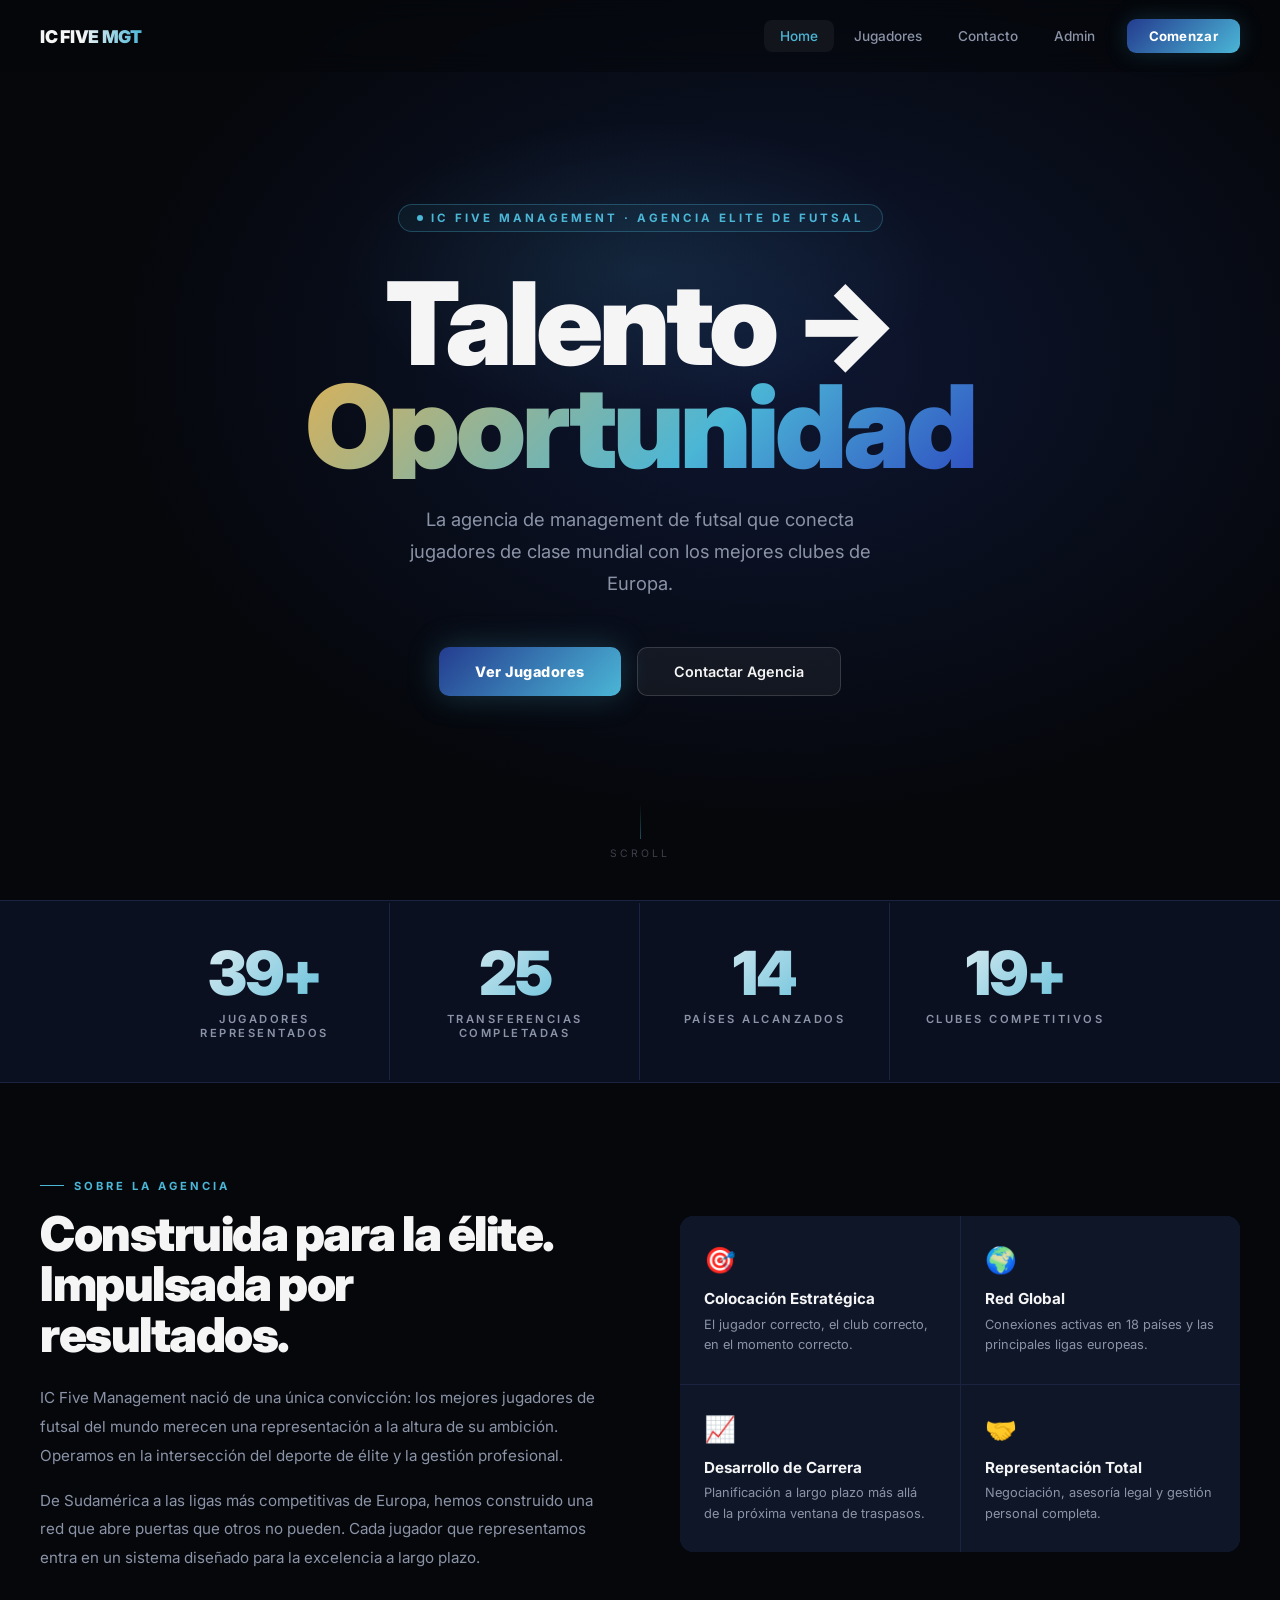
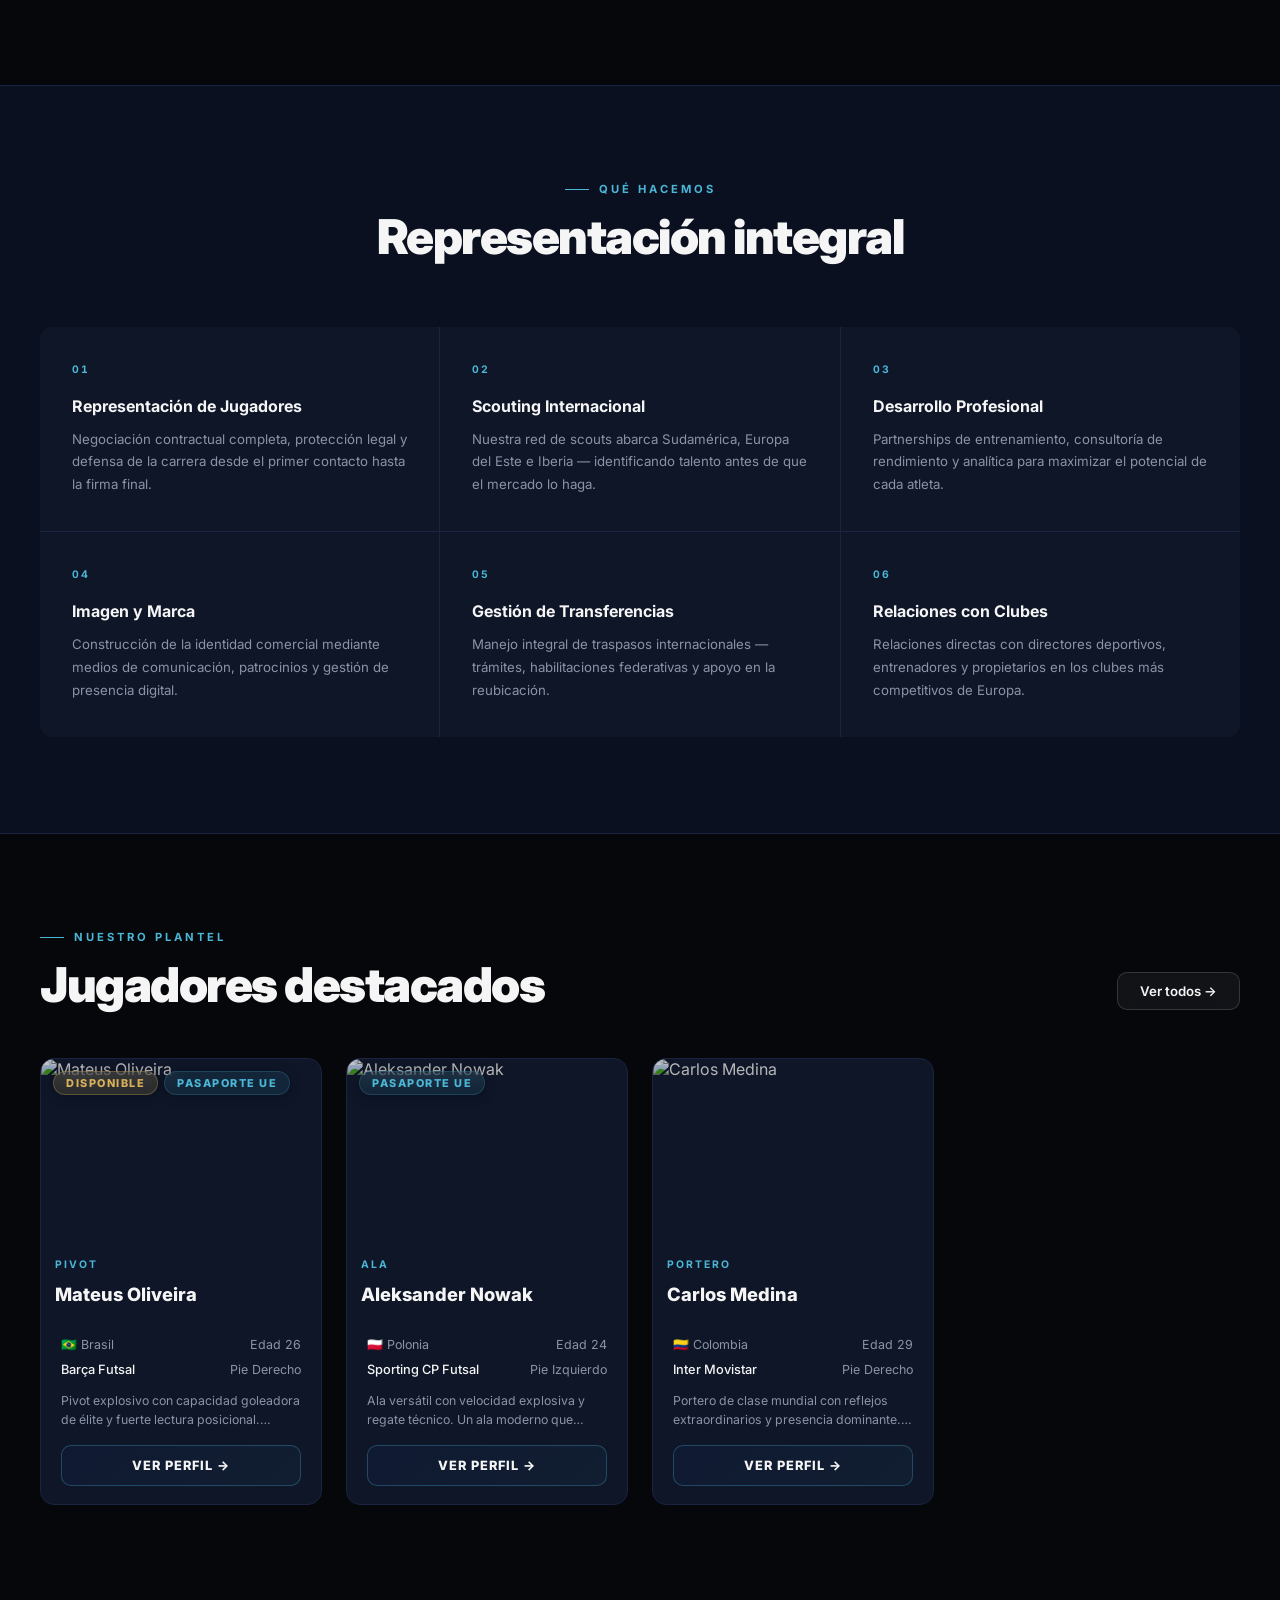
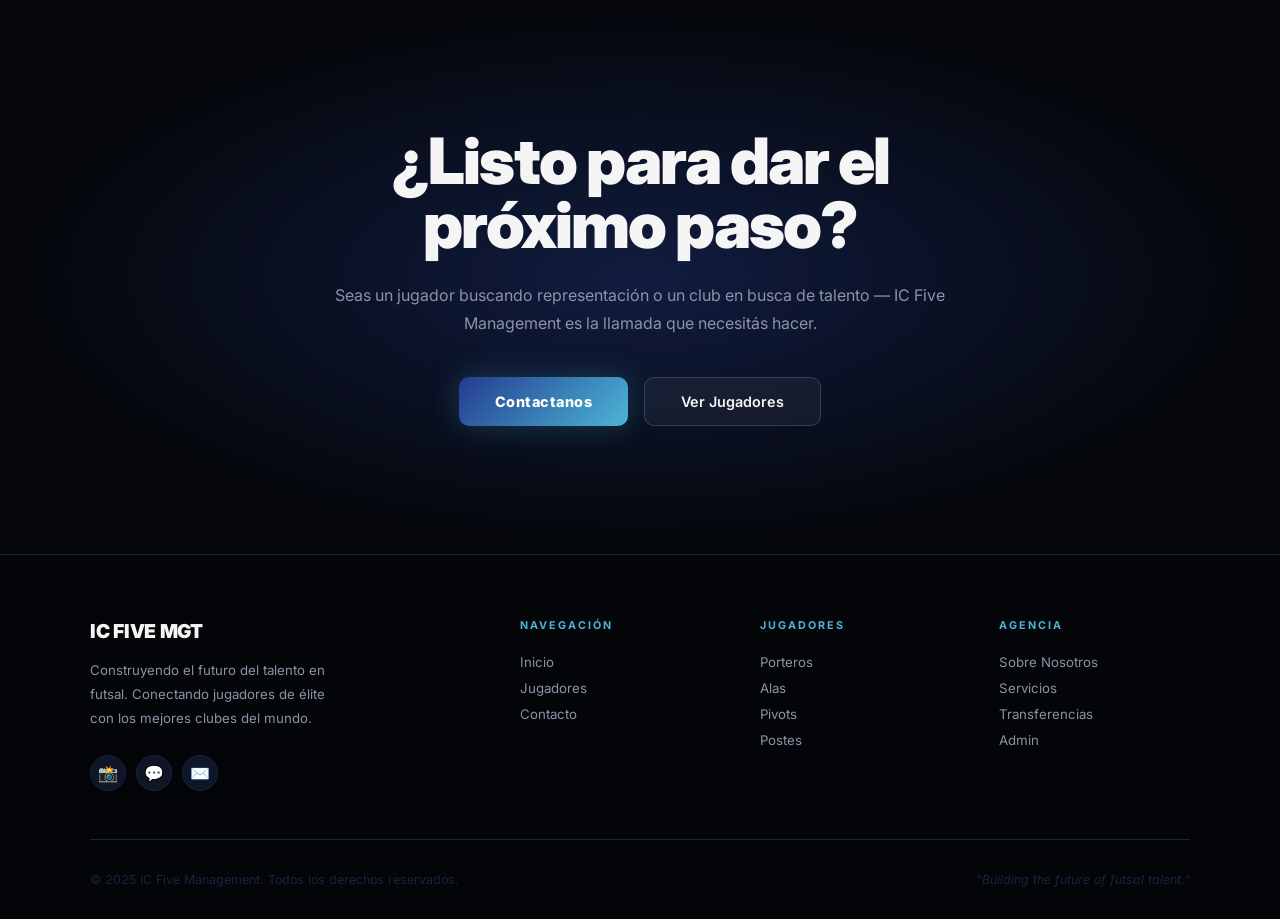
==== commit 9928d4ad: "admin" ====
--- a/index..html
+++ b/index..html
@@ -218,7 +218,7 @@
     </section>
 
     <!-- TRANSFERS -->
-    <section class="section services-bg">
+    <!-- <section class="section services-bg">
       <div class="transfers-inner">
         <div class="section-eyebrow" style="justify-content:center">Movimientos Recientes</div>
         <h2 class="section-title">Últimas transferencias</h2>
@@ -240,7 +240,7 @@
           </div>
         </div>
       </div>
-    </section>
+    </section> -->
 
     <!-- CTA -->
     <section class="cta-section">
--- a/styles.css
+++ b/styles.css
@@ -1055,6 +1055,7 @@
     cursor: pointer;
     transition: all 0.2s;
     backdrop-filter: blur(8px);
+    z-index: 10;
 }
 
 .profile-back:hover {
